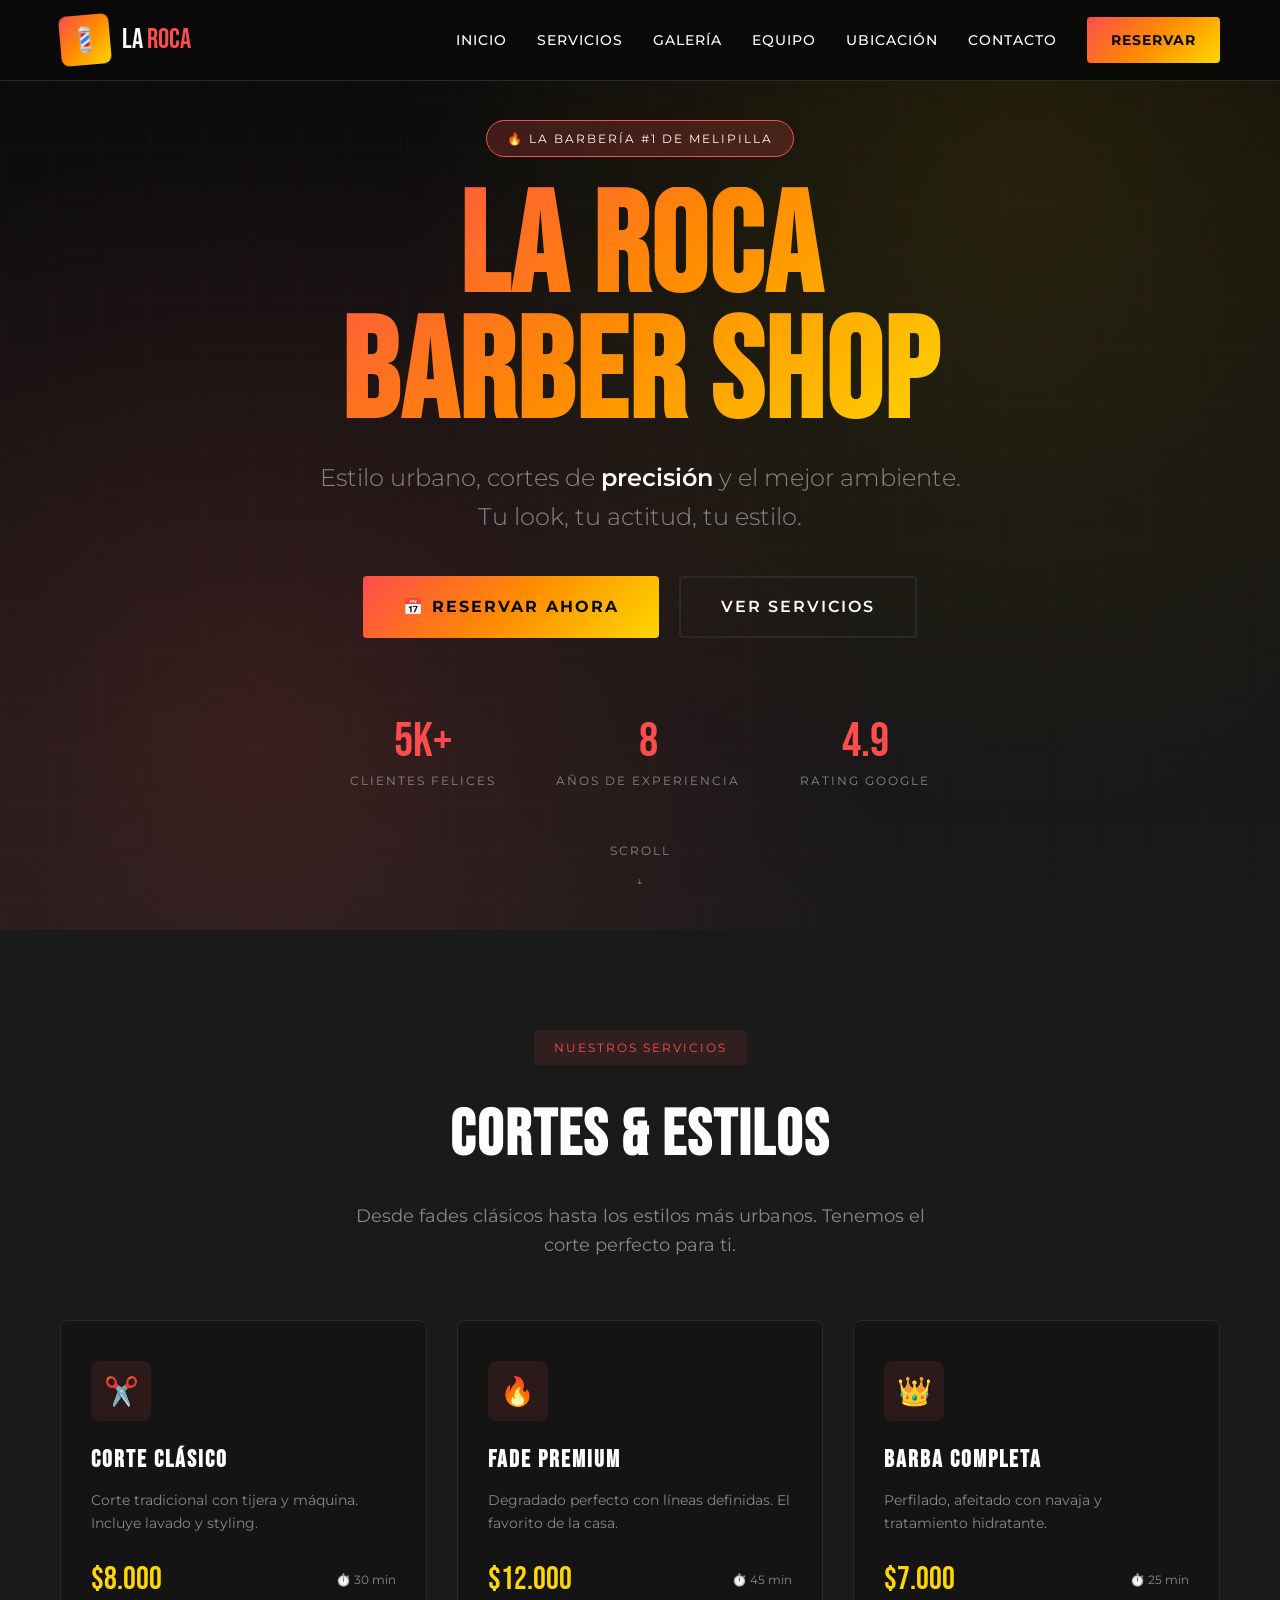
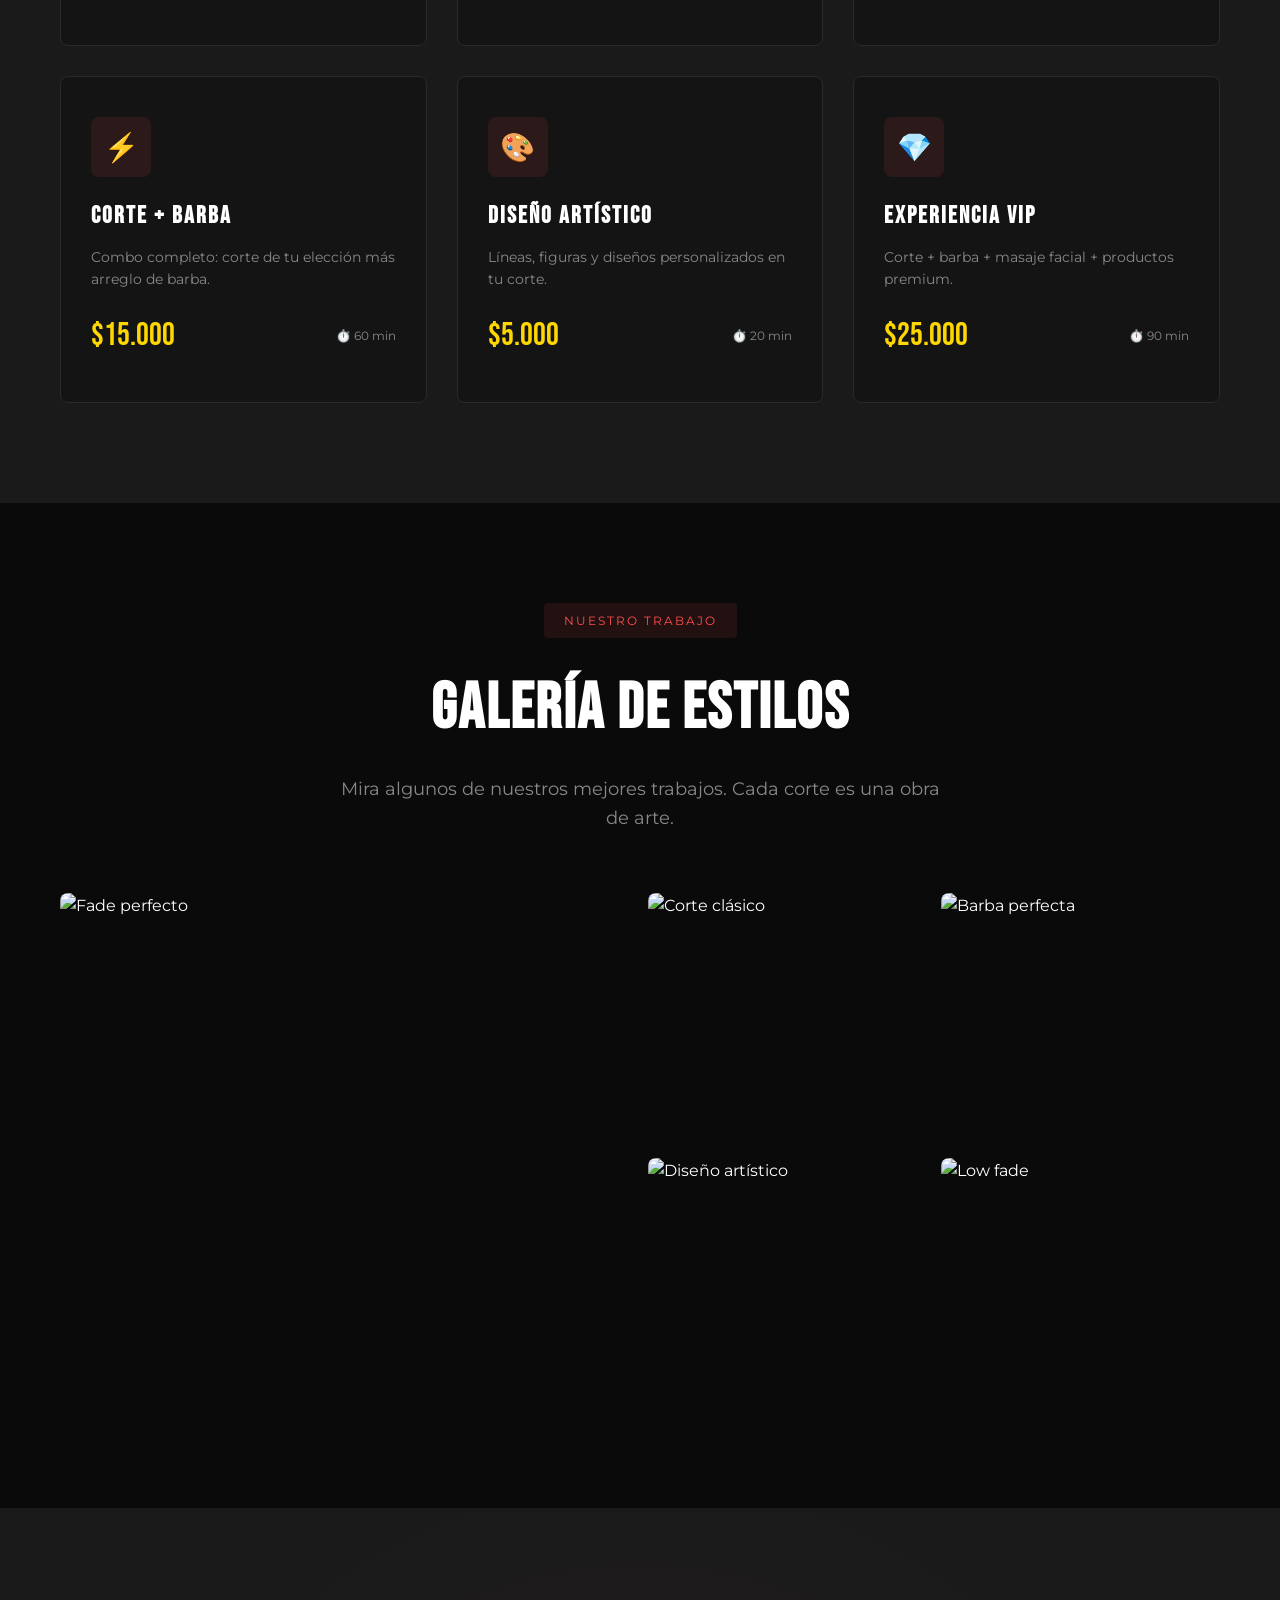
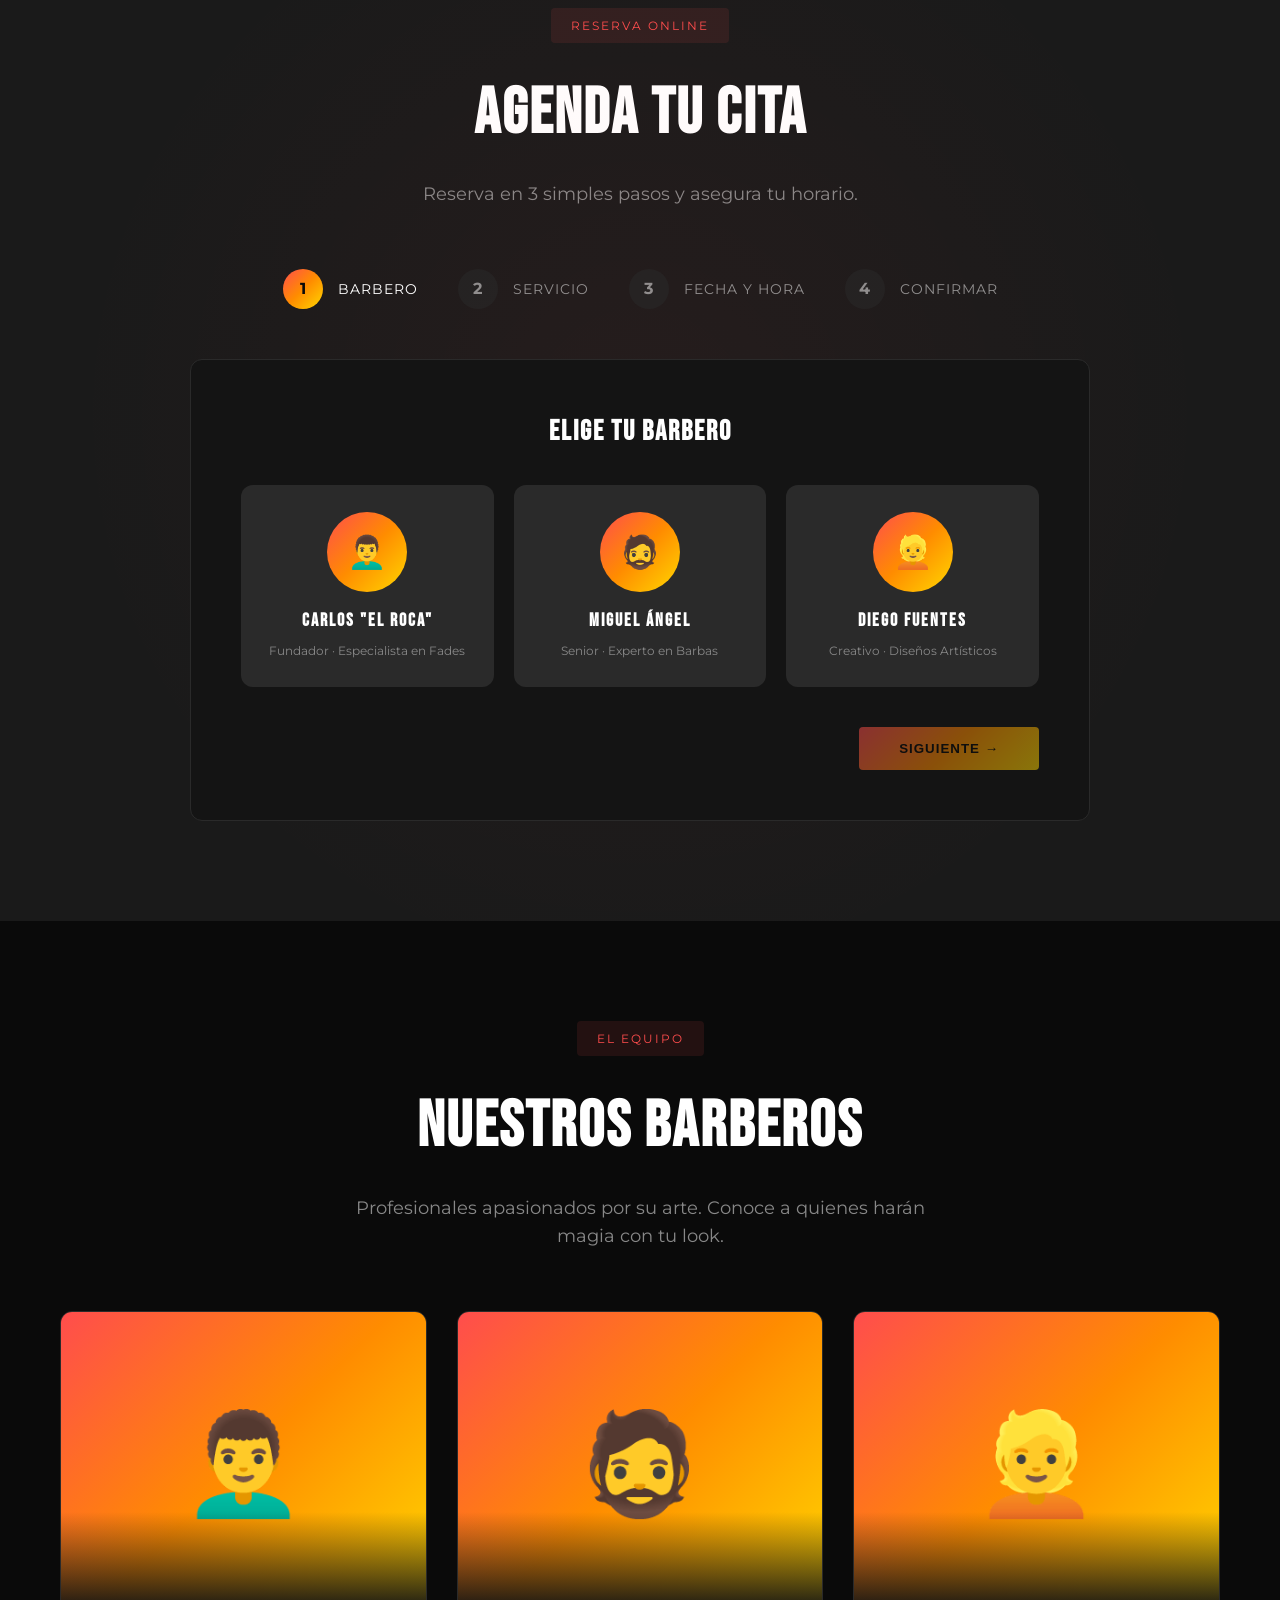
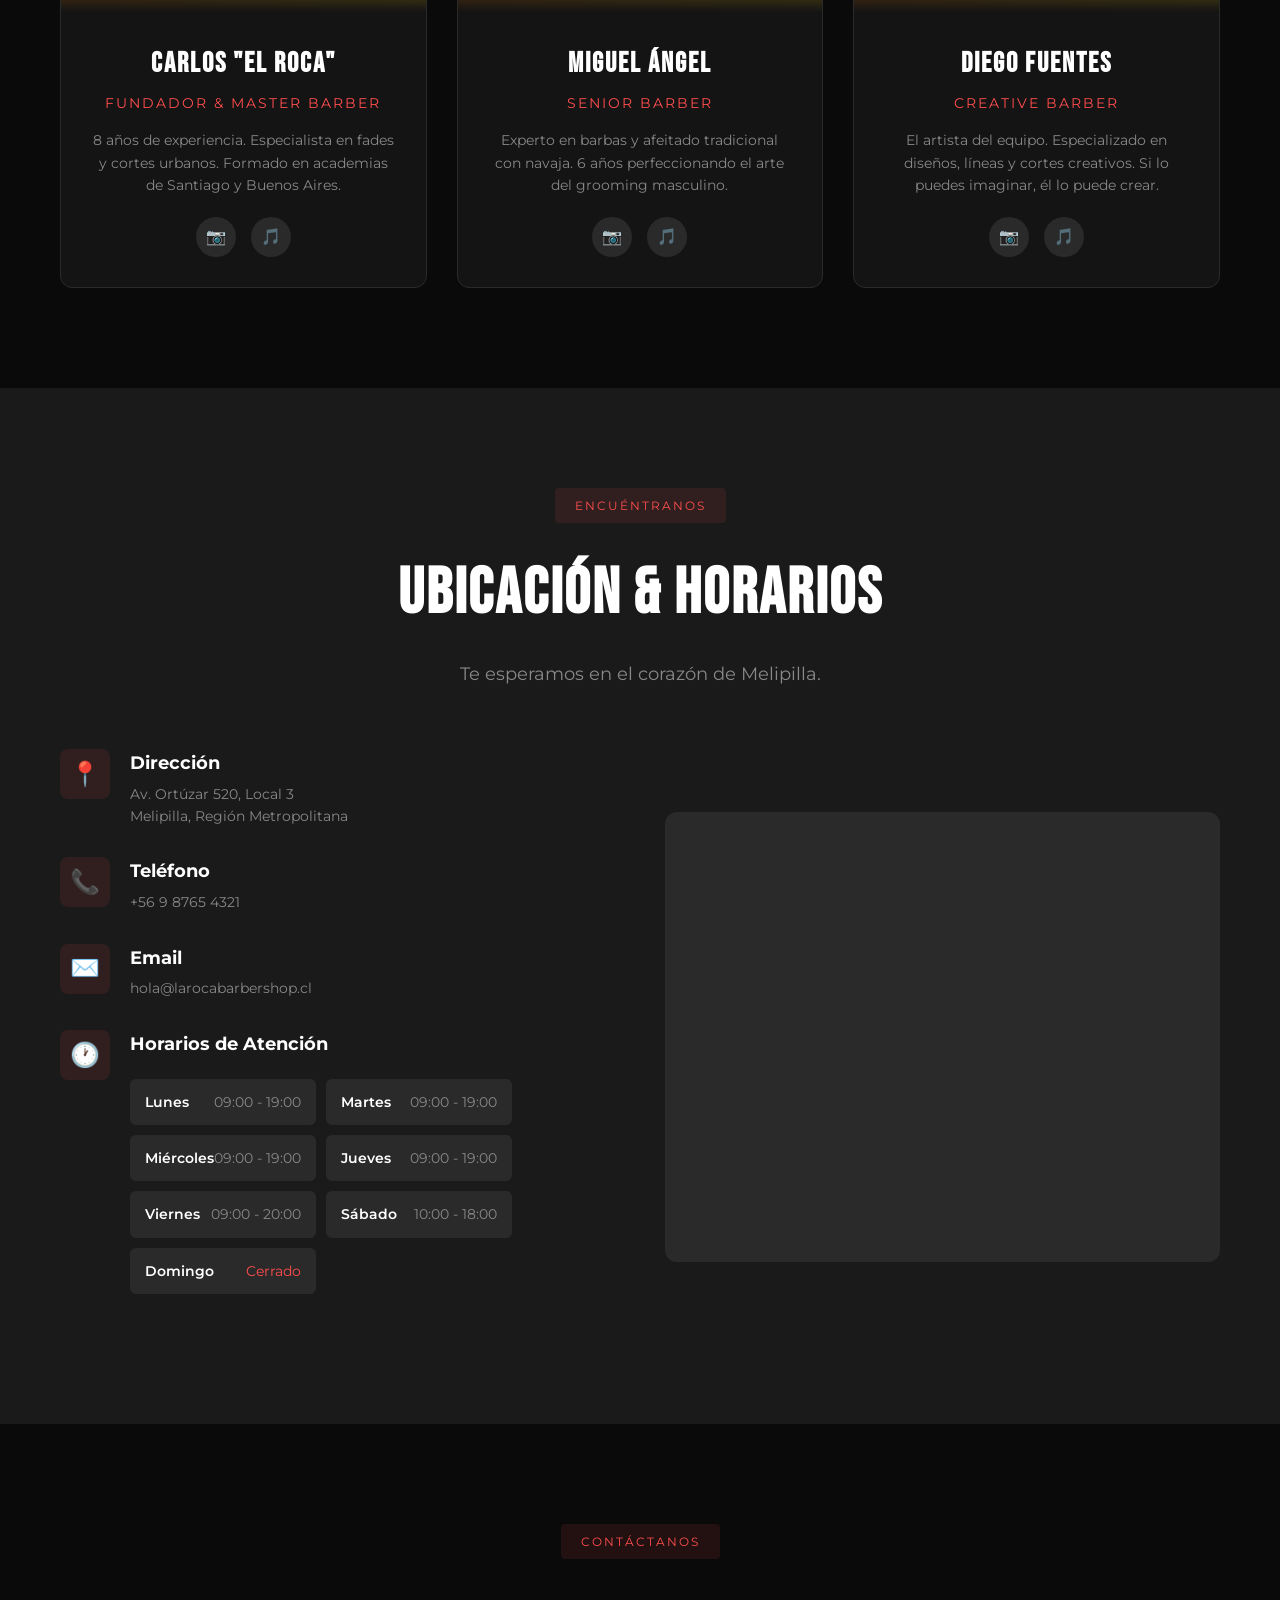
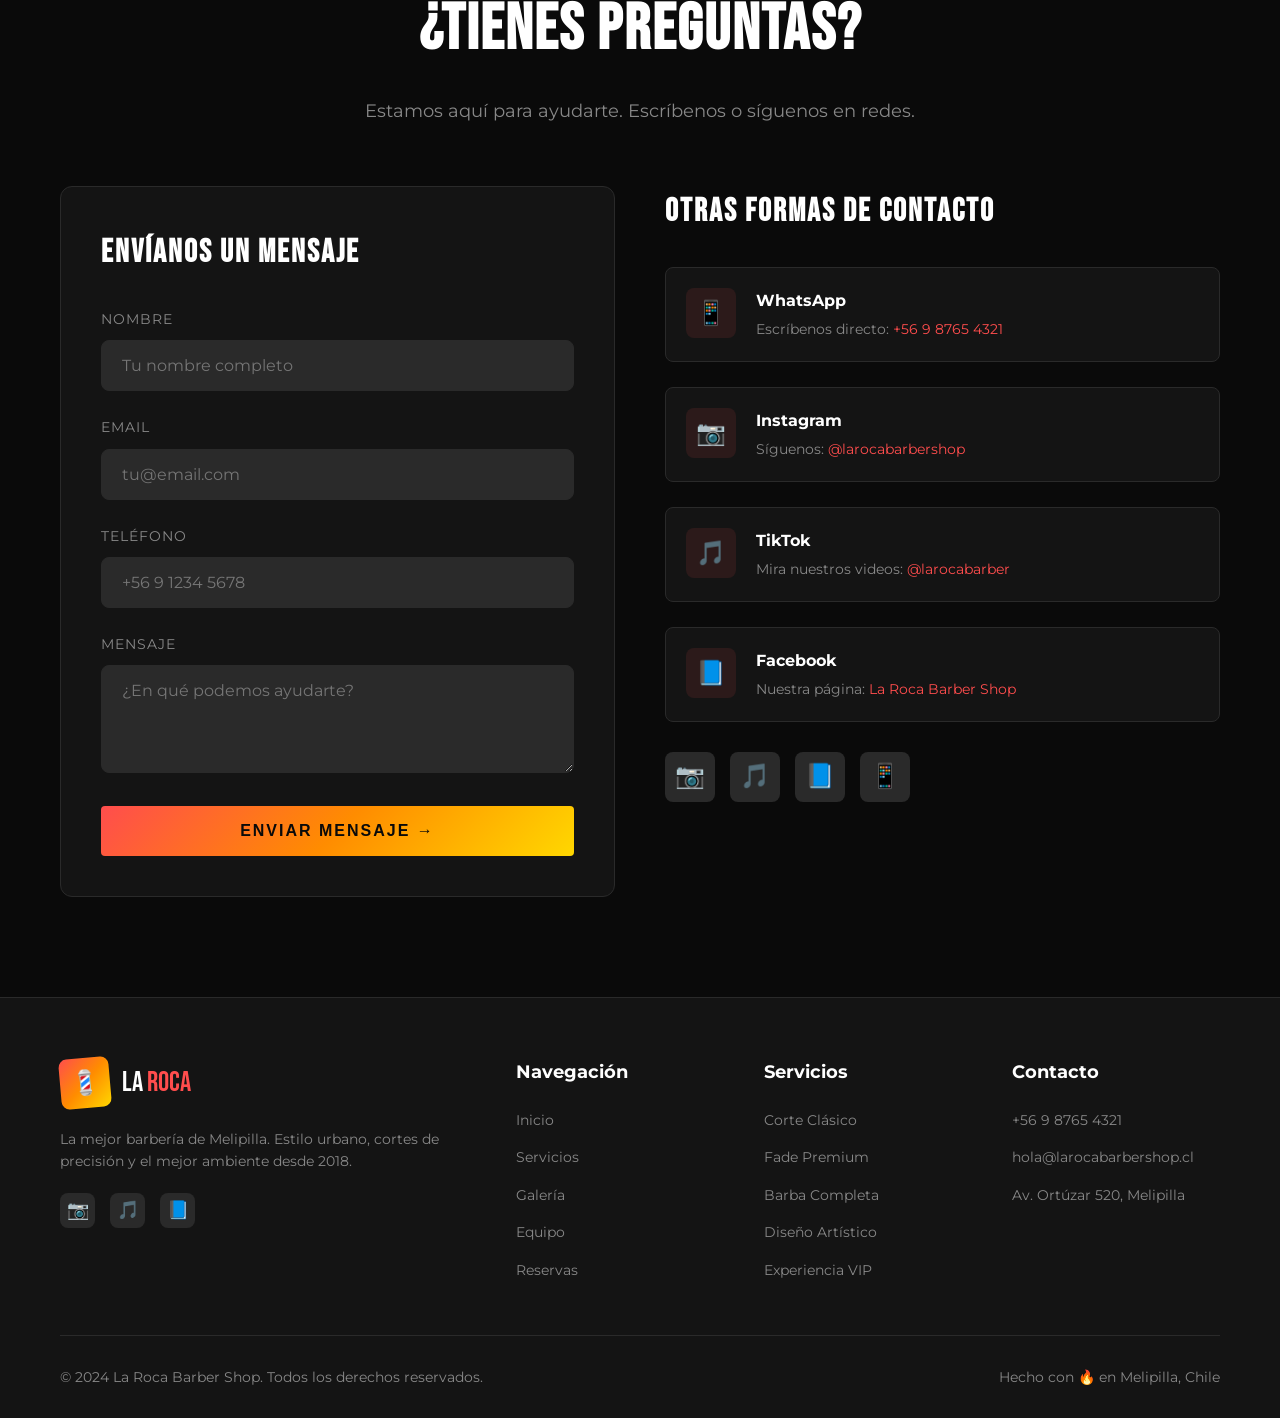
==== index.html @ c4adb2ea "Lets go" ====
<!DOCTYPE html>
<html lang="es">
<head>
    <meta charset="UTF-8">
    <meta name="viewport" content="width=device-width, initial-scale=1.0">
    <title>La Roca Barber Shop | Melipilla, Chile</title>
    <meta name="description" content="La mejor barbería de Melipilla. Cortes urbanos, fades profesionales y el mejor ambiente. Reserva online ahora.">
    <link rel="preconnect" href="https://fonts.googleapis.com">
    <link rel="preconnect" href="https://fonts.gstatic.com" crossorigin>
    <link href="https://fonts.googleapis.com/css2?family=Bebas+Neue&family=Montserrat:wght@400;500;600;700;800&display=swap" rel="stylesheet">
    <link rel="stylesheet" href="style.css">
</head>
<body>
    <!-- HEADER -->
    <header id="header">
        <div class="container">
            <div class="header-content">
                <a href="#" class="logo">
                    <div class="logo-icon">💈</div>
                    <div class="logo-text">LA <span>ROCA</span></div>
                </a>
                <nav id="nav">
                    <a href="#inicio">Inicio</a>
                    <a href="#servicios">Servicios</a>
                    <a href="#galeria">Galería</a>
                    <a href="#equipo">Equipo</a>
                    <a href="#ubicacion">Ubicación</a>
                    <a href="#contacto">Contacto</a>
                    <a href="#reservas" class="btn-reserva">Reservar</a>
                </nav>
                <div class="menu-toggle" id="menuToggle">
                    <span></span>
                    <span></span>
                    <span></span>
                </div>
            </div>
        </div>
    </header>
    
    <!-- HERO SECTION -->
    <section class="hero" id="inicio">
        <div class="hero-grid"></div>
        <div class="hero-content">
            <div class="hero-badge">🔥 La barbería #1 de Melipilla</div>
            <h1>LA ROCA<br>BARBER SHOP</h1>
            <p class="hero-subtitle">
                Estilo urbano, cortes de <strong>precisión</strong> y el mejor ambiente.<br>
                Tu look, tu actitud, tu estilo.
            </p>
            <div class="hero-buttons">
                <a href="#reservas" class="btn-primary">
                    📅 Reservar Ahora
                </a>
                <a href="#servicios" class="btn-secondary">Ver Servicios</a>
            </div>
            <div class="hero-stats">
                <div class="stat">
                    <div class="stat-number">5K+</div>
                    <div class="stat-label">Clientes Felices</div>
                </div>
                <div class="stat">
                    <div class="stat-number">8</div>
                    <div class="stat-label">Años de Experiencia</div>
                </div>
                <div class="stat">
                    <div class="stat-number">4.9</div>
                    <div class="stat-label">Rating Google</div>
                </div>
            </div>
        </div>
        <div class="scroll-indicator">
            <span>Scroll</span>
            <span>↓</span>
        </div>
    </section>
    
    <!-- SERVICES SECTION -->
    <section id="servicios">
        <div class="container">
            <div class="section-header">
                <div class="section-tag">Nuestros Servicios</div>
                <h2 class="section-title">CORTES & ESTILOS</h2>
                <p class="section-subtitle">Desde fades clásicos hasta los estilos más urbanos. Tenemos el corte perfecto para ti.</p>
            </div>
            <div class="services-grid">
                <div class="service-card">
                    <div class="service-icon">✂️</div>
                    <h3>CORTE CLÁSICO</h3>
                    <p>Corte tradicional con tijera y máquina. Incluye lavado y styling.</p>
                    <div class="service-price">
                        <span class="price">$8.000</span>
                        <span class="service-time">⏱️ 30 min</span>
                    </div>
                </div>
                <div class="service-card">
                    <div class="service-icon">🔥</div>
                    <h3>FADE PREMIUM</h3>
                    <p>Degradado perfecto con líneas definidas. El favorito de la casa.</p>
                    <div class="service-price">
                        <span class="price">$12.000</span>
                        <span class="service-time">⏱️ 45 min</span>
                    </div>
                </div>
                <div class="service-card">
                    <div class="service-icon">👑</div>
                    <h3>BARBA COMPLETA</h3>
                    <p>Perfilado, afeitado con navaja y tratamiento hidratante.</p>
                    <div class="service-price">
                        <span class="price">$7.000</span>
                        <span class="service-time">⏱️ 25 min</span>
                    </div>
                </div>
                <div class="service-card">
                    <div class="service-icon">⚡</div>
                    <h3>CORTE + BARBA</h3>
                    <p>Combo completo: corte de tu elección más arreglo de barba.</p>
                    <div class="service-price">
                        <span class="price">$15.000</span>
                        <span class="service-time">⏱️ 60 min</span>
                    </div>
                </div>
                <div class="service-card">
                    <div class="service-icon">🎨</div>
                    <h3>DISEÑO ARTÍSTICO</h3>
                    <p>Líneas, figuras y diseños personalizados en tu corte.</p>
                    <div class="service-price">
                        <span class="price">$5.000</span>
                        <span class="service-time">⏱️ 20 min</span>
                    </div>
                </div>
                <div class="service-card">
                    <div class="service-icon">💎</div>
                    <h3>EXPERIENCIA VIP</h3>
                    <p>Corte + barba + masaje facial + productos premium.</p>
                    <div class="service-price">
                        <span class="price">$25.000</span>
                        <span class="service-time">⏱️ 90 min</span>
                    </div>
                </div>
            </div>
        </div>
    </section>
    
    <!-- GALLERY SECTION -->
    <section id="galeria">
        <div class="container">
            <div class="section-header">
                <div class="section-tag">Nuestro Trabajo</div>
                <h2 class="section-title">GALERÍA DE ESTILOS</h2>
                <p class="section-subtitle">Mira algunos de nuestros mejores trabajos. Cada corte es una obra de arte.</p>
            </div>
            <div class="gallery-grid">
                <div class="gallery-item">
                    <img src="https://images.unsplash.com/photo-1621605815971-fbc98d665033?w=800&h=800&fit=crop" alt="Fade perfecto">
                    <div class="gallery-overlay">
                        <span class="gallery-tag">Fade Premium</span>
                    </div>
                </div>
                <div class="gallery-item">
                    <img src="https://images.unsplash.com/photo-1599351431202-1e0f0137899a?w=400&h=300&fit=crop" alt="Corte clásico">
                    <div class="gallery-overlay">
                        <span class="gallery-tag">Clásico</span>
                    </div>
                </div>
                <div class="gallery-item">
                    <img src="https://images.unsplash.com/photo-1503951914875-452162b0f3f1?w=400&h=300&fit=crop" alt="Barba perfecta">
                    <div class="gallery-overlay">
                        <span class="gallery-tag">Barba</span>
                    </div>
                </div>
                <div class="gallery-item">
                    <img src="https://images.unsplash.com/photo-1622286342621-4bd786c2447c?w=400&h=300&fit=crop" alt="Diseño artístico">
                    <div class="gallery-overlay">
                        <span class="gallery-tag">Diseño</span>
                    </div>
                </div>
                <div class="gallery-item">
                    <img src="https://images.unsplash.com/photo-1605497788044-5a32c7078486?w=400&h=300&fit=crop" alt="Low fade">
                    <div class="gallery-overlay">
                        <span class="gallery-tag">Low Fade</span>
                    </div>
                </div>
            </div>
        </div>
    </section>
    
    <!-- BOOKING SECTION -->
    <section id="reservas">
        <div class="container">
            <div class="section-header">
                <div class="section-tag">Reserva Online</div>
                <h2 class="section-title">AGENDA TU CITA</h2>
                <p class="section-subtitle">Reserva en 3 simples pasos y asegura tu horario.</p>
            </div>
            <div class="booking-container">
                <div class="booking-steps">
                    <div class="step active" data-step="1">
                        <div class="step-number">1</div>
                        <span class="step-text">Barbero</span>
                    </div>
                    <div class="step" data-step="2">
                        <div class="step-number">2</div>
                        <span class="step-text">Servicio</span>
                    </div>
                    <div class="step" data-step="3">
                        <div class="step-number">3</div>
                        <span class="step-text">Fecha y Hora</span>
                    </div>
                    <div class="step" data-step="4">
                        <div class="step-number">4</div>
                        <span class="step-text">Confirmar</span>
                    </div>
                </div>
                
                <div class="booking-form">
                    <!-- Step 1: Seleccionar Barbero -->
                    <div class="form-step active" data-step="1">
                        <h3 style="text-align: center; margin-bottom: 30px; font-size: 28px;">ELIGE TU BARBERO</h3>
                        <div class="barber-selection">
                            <div class="barber-option" data-barber="Carlos 'El Roca' Pérez">
                                <div class="barber-avatar">👨‍🦱</div>
                                <h4>CARLOS "EL ROCA"</h4>
                                <p>Fundador · Especialista en Fades</p>
                            </div>
                            <div class="barber-option" data-barber="Miguel Ángel Torres">
                                <div class="barber-avatar">🧔</div>
                                <h4>MIGUEL ÁNGEL</h4>
                                <p>Senior · Experto en Barbas</p>
                            </div>
                            <div class="barber-option" data-barber="Diego Fuentes">
                                <div class="barber-avatar">👱</div>
                                <h4>DIEGO FUENTES</h4>
                                <p>Creativo · Diseños Artísticos</p>
                            </div>
                        </div>
                        <div class="form-navigation">
                            <button class="btn-next" id="toStep2" disabled>Siguiente →</button>
                        </div>
                    </div>

                    <!-- Step 2: Seleccionar Servicio -->
                    <div class="form-step" data-step="2">
                        <h3 style="text-align: center; margin-bottom: 30px; font-size: 28px;">ELIGE TU SERVICIO</h3>
                        <div class="service-selection">
                            <div class="service-option" data-service="Corte Clásico" data-price="8000" data-duration="30">
                                <div class="service-option-info">
                                    <h4>✂️ Corte Clásico</h4>
                                    <span>30 minutos</span>
                                </div>
                                <div class="service-option-price">$8.000</div>
                            </div>
                            <div class="service-option" data-service="Fade Premium" data-price="12000" data-duration="45">
                                <div class="service-option-info">
                                    <h4>🔥 Fade Premium</h4>
                                    <span>45 minutos</span>
                                </div>
                                <div class="service-option-price">$12.000</div>
                            </div>
                            <div class="service-option" data-service="Barba Completa" data-price="7000" data-duration="25">
                                <div class="service-option-info">
                                    <h4>👑 Barba Completa</h4>
                                    <span>25 minutos</span>
                                </div>
                                <div class="service-option-price">$7.000</div>
                            </div>
                            <div class="service-option" data-service="Corte + Barba" data-price="15000" data-duration="60">
                                <div class="service-option-info">
                                    <h4>⚡ Corte + Barba</h4>
                                    <span>60 minutos</span>
                                </div>
                                <div class="service-option-price">$15.000</div>
                            </div>
                            <div class="service-option" data-service="Diseño Artístico" data-price="5000" data-duration="20">
                                <div class="service-option-info">
                                    <h4>🎨 Diseño Artístico</h4>
                                    <span>20 minutos</span>
                                </div>
                                <div class="service-option-price">$5.000</div>
                            </div>
                            <div class="service-option" data-service="Experiencia VIP" data-price="25000" data-duration="90">
                                <div class="service-option-info">
                                    <h4>💎 Experiencia VIP</h4>
                                    <span>90 minutos</span>
                                </div>
                                <div class="service-option-price">$25.000</div>
                            </div>
                        </div>
                        <div class="form-navigation">
                            <button class="btn-back" id="backToStep1">← Volver</button>
                            <button class="btn-next" id="toStep3" disabled>Siguiente →</button>
                        </div>
                    </div>

                    <!-- Step 3: Fecha y Hora -->
                    <div class="form-step" data-step="3">
                        <h3 style="text-align: center; margin-bottom: 30px; font-size: 28px;">ELIGE FECHA Y HORA</h3>
                        <div class="datetime-grid">
                            <div class="form-group">
                                <label>Fecha</label>
                                <input type="date" id="bookingDate" min="">
                            </div>
                            <div class="form-group">
                                <label>Horarios Disponibles</label>
                                <div class="time-slots" id="timeSlots">
                                    <div class="time-slot" data-time="09:00">09:00</div>
                                    <div class="time-slot" data-time="09:30">09:30</div>
                                    <div class="time-slot" data-time="10:00">10:00</div>
                                    <div class="time-slot" data-time="10:30">10:30</div>
                                    <div class="time-slot" data-time="11:00">11:00</div>
                                    <div class="time-slot" data-time="11:30">11:30</div>
                                    <div class="time-slot" data-time="12:00">12:00</div>
                                    <div class="time-slot disabled" data-time="12:30">12:30</div>
                                    <div class="time-slot disabled" data-time="13:00">13:00</div>
                                    <div class="time-slot" data-time="14:00">14:00</div>
                                    <div class="time-slot" data-time="14:30">14:30</div>
                                    <div class="time-slot" data-time="15:00">15:00</div>
                                    <div class="time-slot" data-time="15:30">15:30</div>
                                    <div class="time-slot" data-time="16:00">16:00</div>
                                    <div class="time-slot" data-time="16:30">16:30</div>
                                    <div class="time-slot" data-time="17:00">17:00</div>
                                    <div class="time-slot" data-time="17:30">17:30</div>
                                    <div class="time-slot" data-time="18:00">18:00</div>
                                    <div class="time-slot" data-time="18:30">18:30</div>
                                    <div class="time-slot" data-time="19:00">19:00</div>
                                </div>
                            </div>
                        </div>
                        <div class="form-navigation">
                            <button class="btn-back" id="backToStep2">← Volver</button>
                            <button class="btn-next" id="toStep4" disabled>Siguiente →</button>
                        </div>
                    </div>

                    <!-- Step 4: Confirmar -->
                    <div class="form-step" data-step="4">
                        <h3 style="text-align: center; margin-bottom: 30px; font-size: 28px;">CONFIRMA TU RESERVA</h3>
                        <div class="booking-summary">
                            <div class="summary-item">
                                <span class="summary-label">Barbero</span>
                                <span class="summary-value" id="summaryBarber">-</span>
                            </div>
                            <div class="summary-item">
                                <span class="summary-label">Servicio</span>
                                <span class="summary-value" id="summaryService">-</span>
                            </div>
                            <div class="summary-item">
                                <span class="summary-label">Fecha</span>
                                <span class="summary-value" id="summaryDate">-</span>
                            </div>
                            <div class="summary-item">
                                <span class="summary-label">Hora</span>
                                <span class="summary-value" id="summaryTime">-</span>
                            </div>
                            <div class="summary-item">
                                <span class="summary-label">Total a Pagar</span>
                                <span class="summary-value summary-total" id="summaryTotal">-</span>
                            </div>
                        </div>
                        <div class="form-group">
                            <label>Tu Nombre</label>
                            <input type="text" id="clientName" placeholder="Ej: Juan Pérez">
                        </div>
                        <div class="form-group">
                            <label>Tu Teléfono</label>
                            <input type="tel" id="clientPhone" placeholder="Ej: +56 9 1234 5678">
                        </div>
                        <div class="form-navigation">
                            <button class="btn-back" id="backToStep3">← Volver</button>
                            <button class="btn-next" id="confirmBooking">✓ Confirmar Reserva</button>
                        </div>
                    </div>
                </div>
            </div>
        </div>
    </section>
    
    <!-- TEAM SECTION -->
    <section id="equipo">
        <div class="container">
            <div class="section-header">
                <div class="section-tag">El Equipo</div>
                <h2 class="section-title">NUESTROS BARBEROS</h2>
                <p class="section-subtitle">Profesionales apasionados por su arte. Conoce a quienes harán magia con tu look.</p>
            </div>
            <div class="team-grid">
                <div class="team-card">
                    <div class="team-image">👨‍🦱</div>
                    <div class="team-info">
                        <h3>CARLOS "EL ROCA"</h3>
                        <p class="team-role">Fundador & Master Barber</p>
                        <p class="team-bio">8 años de experiencia. Especialista en fades y cortes urbanos. Formado en academias de Santiago y Buenos Aires.</p>
                        <div class="team-social">
                            <a href="#" title="Instagram">📷</a>
                            <a href="#" title="TikTok">🎵</a>
                        </div>
                    </div>
                </div>
                <div class="team-card">
                    <div class="team-image">🧔</div>
                    <div class="team-info">
                        <h3>MIGUEL ÁNGEL</h3>
                        <p class="team-role">Senior Barber</p>
                        <p class="team-bio">Experto en barbas y afeitado tradicional con navaja. 6 años perfeccionando el arte del grooming masculino.</p>
                        <div class="team-social">
                            <a href="#" title="Instagram">📷</a>
                            <a href="#" title="TikTok">🎵</a>
                        </div>
                    </div>
                </div>
                <div class="team-card">
                    <div class="team-image">👱</div>
                    <div class="team-info">
                        <h3>DIEGO FUENTES</h3>
                        <p class="team-role">Creative Barber</p>
                        <p class="team-bio">El artista del equipo. Especializado en diseños, líneas y cortes creativos. Si lo puedes imaginar, él lo puede crear.</p>
                        <div class="team-social">
                            <a href="#" title="Instagram">📷</a>
                            <a href="#" title="TikTok">🎵</a>
                        </div>
                    </div>
                </div>
            </div>
        </div>
    </section>
    
    <!-- LOCATION SECTION -->
    <section id="ubicacion">
        <div class="container">
            <div class="section-header">
                <div class="section-tag">Encuéntranos</div>
                <h2 class="section-title">UBICACIÓN & HORARIOS</h2>
                <p class="section-subtitle">Te esperamos en el corazón de Melipilla.</p>
            </div>
            <div class="location-content">
                <div class="location-info">
                    <div class="location-item">
                        <div class="location-icon">📍</div>
                        <div>
                            <h4>Dirección</h4>
                            <p>Av. Ortúzar 520, Local 3<br>Melipilla, Región Metropolitana</p>
                        </div>
                    </div>
                    <div class="location-item">
                        <div class="location-icon">📞</div>
                        <div>
                            <h4>Teléfono</h4>
                            <p>+56 9 8765 4321</p>
                        </div>
                    </div>
                    <div class="location-item">
                        <div class="location-icon">✉️</div>
                        <div>
                            <h4>Email</h4>
                            <p>hola@larocabarbershop.cl</p>
                        </div>
                    </div>
                    <div class="location-item">
                        <div class="location-icon">🕐</div>
                        <div>
                            <h4>Horarios de Atención</h4>
                            <div class="schedule-grid">
                                <div class="schedule-item">
                                    <span class="schedule-day">Lunes</span>
                                    <span class="schedule-time">09:00 - 19:00</span>
                                </div>
                                <div class="schedule-item">
                                    <span class="schedule-day">Martes</span>
                                    <span class="schedule-time">09:00 - 19:00</span>
                                </div>
                                <div class="schedule-item">
                                    <span class="schedule-day">Miércoles</span>
                                    <span class="schedule-time">09:00 - 19:00</span>
                                </div>
                                <div class="schedule-item">
                                    <span class="schedule-day">Jueves</span>
                                    <span class="schedule-time">09:00 - 19:00</span>
                                </div>
                                <div class="schedule-item">
                                    <span class="schedule-day">Viernes</span>
                                    <span class="schedule-time">09:00 - 20:00</span>
                                </div>
                                <div class="schedule-item">
                                    <span class="schedule-day">Sábado</span>
                                    <span class="schedule-time">10:00 - 18:00</span>
                                </div>
                                <div class="schedule-item">
                                    <span class="schedule-day">Domingo</span>
                                    <span class="schedule-time" style="color: var(--primary);">Cerrado</span>
                                </div>
                            </div>
                        </div>
                    </div>
                </div>
                <div class="location-map">
                    <iframe 
                        src="https://www.google.com/maps/embed?pb=!1m18!1m12!1m3!1d3329.8!2d-71.2133!3d-33.6867!2m3!1f0!2f0!3f0!3m2!1i1024!2i768!4f13.1!3m3!1m2!1s0x0%3A0x0!2sMelipilla%2C%20Chile!5e0!3m2!1ses!2scl!4v1234567890"
                        allowfullscreen="" 
                        loading="lazy"
                        title="Ubicación La Roca Barber Shop">
                    </iframe>
                </div>
            </div>
        </div>
    </section>
    
    <!-- CONTACT SECTION -->
    <section id="contacto">
        <div class="container">
            <div class="section-header">
                <div class="section-tag">Contáctanos</div>
                <h2 class="section-title">¿TIENES PREGUNTAS?</h2>
                <p class="section-subtitle">Estamos aquí para ayudarte. Escríbenos o síguenos en redes.</p>
            </div>
            <div class="contact-grid">
                <div class="contact-form">
                    <h3>ENVÍANOS UN MENSAJE</h3>
                    <form id="contactForm">
                        <div class="form-group">
                            <label>Nombre</label>
                            <input type="text" id="contactName" placeholder="Tu nombre completo" required>
                        </div>
                        <div class="form-group">
                            <label>Email</label>
                            <input type="email" id="contactEmail" placeholder="tu@email.com" required>
                        </div>
                        <div class="form-group">
                            <label>Teléfono</label>
                            <input type="tel" id="contactPhone" placeholder="+56 9 1234 5678">
                        </div>
                        <div class="form-group">
                            <label>Mensaje</label>
                            <textarea id="contactMessage" rows="4" placeholder="¿En qué podemos ayudarte?" style="width: 100%; padding: 15px 20px; background: var(--gray); border: 1px solid var(--gray); border-radius: 8px; color: var(--white); font-size: 16px; font-family: 'Montserrat', sans-serif; resize: vertical;" required></textarea>
                        </div>
                        <button type="submit" class="btn-primary" style="width: 100%; justify-content: center;">
                            Enviar Mensaje →
                        </button>
                    </form>
                </div>
                <div class="contact-info-section">
                    <h3>OTRAS FORMAS DE CONTACTO</h3>
                    <div class="contact-method">
                        <div class="contact-method-icon">📱</div>
                        <div>
                            <h4>WhatsApp</h4>
                            <p>Escríbenos directo: <a href="https://wa.me/56987654321">+56 9 8765 4321</a></p>
                        </div>
                    </div>
                    <div class="contact-method">
                        <div class="contact-method-icon">📷</div>
                        <div>
                            <h4>Instagram</h4>
                            <p>Síguenos: <a href="#">@larocabarbershop</a></p>
                        </div>
                    </div>
                    <div class="contact-method">
                        <div class="contact-method-icon">🎵</div>
                        <div>
                            <h4>TikTok</h4>
                            <p>Mira nuestros videos: <a href="#">@larocabarber</a></p>
                        </div>
                    </div>
                    <div class="contact-method">
                        <div class="contact-method-icon">📘</div>
                        <div>
                            <h4>Facebook</h4>
                            <p>Nuestra página: <a href="#">La Roca Barber Shop</a></p>
                        </div>
                    </div>
                    <div class="social-links">
                        <a href="#" class="social-link" title="Instagram">📷</a>
                        <a href="#" class="social-link" title="TikTok">🎵</a>
                        <a href="#" class="social-link" title="Facebook">📘</a>
                        <a href="https://wa.me/56987654321" class="social-link" title="WhatsApp">📱</a>
                    </div>
                </div>
            </div>
        </div>
    </section>
    
    <!-- FOOTER -->
    <footer>
        <div class="container">
            <div class="footer-content">
                <div class="footer-brand">
                    <a href="#" class="logo">
                        <div class="logo-icon">💈</div>
                        <div class="logo-text">LA <span>ROCA</span></div>
                    </a>
                    <p>La mejor barbería de Melipilla. Estilo urbano, cortes de precisión y el mejor ambiente desde 2018.</p>
                    <div class="social-links" style="margin-top: 20px;">
                        <a href="#" class="social-link" style="width: 35px; height: 35px; font-size: 18px;">📷</a>
                        <a href="#" class="social-link" style="width: 35px; height: 35px; font-size: 18px;">🎵</a>
                        <a href="#" class="social-link" style="width: 35px; height: 35px; font-size: 18px;">📘</a>
                    </div>
                </div>
                <div class="footer-column">
                    <h4>Navegación</h4>
                    <ul>
                        <li><a href="#inicio">Inicio</a></li>
                        <li><a href="#servicios">Servicios</a></li>
                        <li><a href="#galeria">Galería</a></li>
                        <li><a href="#equipo">Equipo</a></li>
                        <li><a href="#reservas">Reservas</a></li>
                    </ul>
                </div>
                <div class="footer-column">
                    <h4>Servicios</h4>
                    <ul>
                        <li><a href="#servicios">Corte Clásico</a></li>
                        <li><a href="#servicios">Fade Premium</a></li>
                        <li><a href="#servicios">Barba Completa</a></li>
                        <li><a href="#servicios">Diseño Artístico</a></li>
                        <li><a href="#servicios">Experiencia VIP</a></li>
                    </ul>
                </div>
                <div class="footer-column">
                    <h4>Contacto</h4>
                    <ul>
                        <li><a href="tel:+56987654321">+56 9 8765 4321</a></li>
                        <li><a href="mailto:hola@larocabarbershop.cl">hola@larocabarbershop.cl</a></li>
                        <li><a href="#ubicacion">Av. Ortúzar 520, Melipilla</a></li>
                    </ul>
                </div>
            </div>
            <div class="footer-bottom">
                <p>© 2024 La Roca Barber Shop. Todos los derechos reservados.</p>
                <p>Hecho con 🔥 en Melipilla, Chile</p>
            </div>
        </div>
    </footer>
    
    <!-- CONFIRMATION MODAL -->
    <div class="modal" id="confirmationModal">
        <div class="modal-content">
            <button class="modal-close" id="modalClose">✕</button>
            <div class="modal-icon">✓</div>
            <h2>¡RESERVA CONFIRMADA!</h2>
            <p>Tu cita ha sido agendada exitosamente. Te enviaremos un recordatorio.</p>
            <div class="confirmation-details">
                <div class="confirmation-item">
                    <span>Código de Reserva</span>
                    <span id="bookingCode" style="color: var(--primary); font-weight: 700;">-</span>
                </div>
                <div class="confirmation-item">
                    <span>Barbero</span>
                    <span id="confirmBarber">-</span>
                </div>
                <div class="confirmation-item">
                    <span>Servicio</span>
                    <span id="confirmService">-</span>
                </div>
                <div class="confirmation-item">
                    <span>Fecha y Hora</span>
                    <span id="confirmDateTime">-</span>
                </div>
            </div>
            <a href="#" class="btn-primary" style="width: 100%; justify-content: center;" id="addToCalendar">
                📅 Agregar al Calendario
            </a>
            <p style="margin-top: 20px; font-size: 12px; color: var(--gray-light);">
                ¿Necesitas cancelar o modificar? Llámanos al +56 9 8765 4321
            </p>
        </div>
    </div>
    <script src="script.js"></script>
</body>
</html>
---- style.css ----
:root {
            --primary: #ff4d4d;
            --primary-dark: #cc3333;
            --secondary: #ffd700;
            --dark: #0a0a0a;
            --dark-lighter: #1a1a1a;
            --dark-card: #141414;
            --gray: #2a2a2a;
            --gray-light: #888;
            --white: #ffffff;
            --gradient-fire: linear-gradient(135deg, #ff4d4d 0%, #ff8c00 50%, #ffd700 100%);
            --gradient-dark: linear-gradient(180deg, #0a0a0a 0%, #1a1a1a 100%);
        }

        * {
            margin: 0;
            padding: 0;
            box-sizing: border-box;
        }

        html {
            scroll-behavior: smooth;
        }

        body {
            font-family: 'Montserrat', sans-serif;
            background-color: var(--dark);
            color: var(--white);
            line-height: 1.6;
            overflow-x: hidden;
        }

        h1, h2, h3, h4 {
            font-family: 'Bebas Neue', sans-serif;
            letter-spacing: 2px;
        }

        .container {
            max-width: 1200px;
            margin: 0 auto;
            padding: 0 20px;
        }

        /* ========== HEADER ========== */
        header {
            position: fixed;
            top: 0;
            left: 0;
            right: 0;
            z-index: 1000;
            background: rgba(10, 10, 10, 0.95);
            backdrop-filter: blur(10px);
            border-bottom: 1px solid var(--gray);
            transition: all 0.3s ease;
        }

        header.scrolled {
            box-shadow: 0 4px 30px rgba(255, 77, 77, 0.2);
        }

        .header-content {
            display: flex;
            justify-content: space-between;
            align-items: center;
            padding: 15px 0;
        }

        .logo {
            display: flex;
            align-items: center;
            gap: 12px;
            text-decoration: none;
        }

        .logo-icon {
            width: 50px;
            height: 50px;
            background: var(--gradient-fire);
            border-radius: 8px;
            display: flex;
            align-items: center;
            justify-content: center;
            font-size: 24px;
            transform: rotate(-5deg);
        }

        .logo-text {
            font-family: 'Bebas Neue', sans-serif;
            font-size: 28px;
            color: var(--white);
            line-height: 1;
        }

        .logo-text span {
            color: var(--primary);
        }

        nav {
            display: flex;
            align-items: center;
            gap: 30px;
        }

        nav a {
            color: var(--white);
            text-decoration: none;
            font-weight: 500;
            font-size: 14px;
            text-transform: uppercase;
            letter-spacing: 1px;
            position: relative;
            transition: color 0.3s ease;
        }

        nav a:hover {
            color: var(--primary);
        }

        nav a::after {
            content: '';
            position: absolute;
            bottom: -5px;
            left: 0;
            width: 0;
            height: 2px;
            background: var(--gradient-fire);
            transition: width 0.3s ease;
        }

        nav a:hover::after {
            width: 100%;
        }

        .btn-reserva {
            background: var(--gradient-fire);
            color: var(--dark);
            padding: 12px 24px;
            border: none;
            border-radius: 4px;
            font-weight: 700;
            text-transform: uppercase;
            letter-spacing: 1px;
            cursor: pointer;
            transition: all 0.3s ease;
            text-decoration: none;
            font-size: 14px;
        }

        .btn-reserva:hover {
            transform: translateY(-2px);
            box-shadow: 0 10px 30px rgba(255, 77, 77, 0.4);
        }

        .menu-toggle {
            display: none;
            flex-direction: column;
            gap: 5px;
            cursor: pointer;
            padding: 10px;
        }

        .menu-toggle span {
            width: 25px;
            height: 3px;
            background: var(--white);
            border-radius: 2px;
            transition: all 0.3s ease;
        }

        /* ========== HERO ========== */
        .hero {
            min-height: 100vh;
            display: flex;
            align-items: center;
            justify-content: center;
            position: relative;
            background: var(--gradient-dark);
            overflow: hidden;
            padding-top: 80px;
        }

        .hero::before {
            content: '';
            position: absolute;
            top: 0;
            left: 0;
            right: 0;
            bottom: 0;
            background: 
                radial-gradient(circle at 20% 80%, rgba(255, 77, 77, 0.15) 0%, transparent 50%),
                radial-gradient(circle at 80% 20%, rgba(255, 215, 0, 0.1) 0%, transparent 50%);
        }

        .hero-grid {
            position: absolute;
            top: 0;
            left: 0;
            right: 0;
            bottom: 0;
            background-image: 
                linear-gradient(rgba(255, 77, 77, 0.03) 1px, transparent 1px),
                linear-gradient(90deg, rgba(255, 77, 77, 0.03) 1px, transparent 1px);
            background-size: 50px 50px;
        }

        .hero-content {
            text-align: center;
            z-index: 1;
            padding: 40px 20px;
        }

        .hero-badge {
            display: inline-block;
            background: rgba(255, 77, 77, 0.2);
            border: 1px solid var(--primary);
            padding: 8px 20px;
            border-radius: 50px;
            font-size: 12px;
            text-transform: uppercase;
            letter-spacing: 2px;
            margin-bottom: 30px;
            animation: pulse 2s infinite;
        }

        @keyframes pulse {
            0%, 100% { box-shadow: 0 0 0 0 rgba(255, 77, 77, 0.4); }
            50% { box-shadow: 0 0 0 10px rgba(255, 77, 77, 0); }
        }

        .hero h1 {
            font-size: clamp(60px, 12vw, 140px);
            line-height: 0.9;
            margin-bottom: 20px;
            background: var(--gradient-fire);
            -webkit-background-clip: text;
            -webkit-text-fill-color: transparent;
            background-clip: text;
        }

        .hero-subtitle {
            font-size: clamp(18px, 3vw, 24px);
            color: var(--gray-light);
            margin-bottom: 40px;
            font-weight: 300;
        }

        .hero-subtitle strong {
            color: var(--white);
            font-weight: 600;
        }

        .hero-buttons {
            display: flex;
            gap: 20px;
            justify-content: center;
            flex-wrap: wrap;
        }

        .btn-primary {
            background: var(--gradient-fire);
            color: var(--dark);
            padding: 16px 40px;
            border: none;
            border-radius: 4px;
            font-weight: 700;
            text-transform: uppercase;
            letter-spacing: 2px;
            cursor: pointer;
            transition: all 0.3s ease;
            text-decoration: none;
            font-size: 16px;
            display: inline-flex;
            align-items: center;
            gap: 10px;
        }

        .btn-primary:hover {
            transform: translateY(-3px);
            box-shadow: 0 15px 40px rgba(255, 77, 77, 0.5);
        }

        .btn-secondary {
            background: transparent;
            color: var(--white);
            padding: 16px 40px;
            border: 2px solid var(--gray);
            border-radius: 4px;
            font-weight: 600;
            text-transform: uppercase;
            letter-spacing: 2px;
            cursor: pointer;
            transition: all 0.3s ease;
            text-decoration: none;
            font-size: 16px;
        }

        .btn-secondary:hover {
            border-color: var(--primary);
            color: var(--primary);
        }

        .hero-stats {
            display: flex;
            justify-content: center;
            gap: 60px;
            margin-top: 80px;
            flex-wrap: wrap;
        }

        .stat {
            text-align: center;
        }

        .stat-number {
            font-family: 'Bebas Neue', sans-serif;
            font-size: 48px;
            color: var(--primary);
            line-height: 1;
        }

        .stat-label {
            font-size: 12px;
            color: var(--gray-light);
            text-transform: uppercase;
            letter-spacing: 2px;
            margin-top: 5px;
        }

        .scroll-indicator {
            position: absolute;
            bottom: 40px;
            left: 50%;
            transform: translateX(-50%);
            display: flex;
            flex-direction: column;
            align-items: center;
            gap: 10px;
            color: var(--gray-light);
            font-size: 12px;
            text-transform: uppercase;
            letter-spacing: 2px;
            animation: bounce 2s infinite;
        }

        @keyframes bounce {
            0%, 100% { transform: translateX(-50%) translateY(0); }
            50% { transform: translateX(-50%) translateY(10px); }
        }

        /* ========== SECTIONS COMMON ========== */
        section {
            padding: 100px 0;
        }

        .section-header {
            text-align: center;
            margin-bottom: 60px;
        }

        .section-tag {
            display: inline-block;
            background: rgba(255, 77, 77, 0.1);
            color: var(--primary);
            padding: 8px 20px;
            border-radius: 4px;
            font-size: 12px;
            text-transform: uppercase;
            letter-spacing: 2px;
            margin-bottom: 20px;
        }

        .section-title {
            font-size: clamp(40px, 6vw, 64px);
            margin-bottom: 15px;
        }

        .section-subtitle {
            color: var(--gray-light);
            font-size: 18px;
            max-width: 600px;
            margin: 0 auto;
        }

        /* ========== SERVICES ========== */
        #servicios {
            background: var(--dark-lighter);
        }

        .services-grid {
            display: grid;
            grid-template-columns: repeat(auto-fit, minmax(280px, 1fr));
            gap: 30px;
        }

        .service-card {
            background: var(--dark-card);
            border: 1px solid var(--gray);
            border-radius: 8px;
            padding: 40px 30px;
            transition: all 0.4s ease;
            position: relative;
            overflow: hidden;
        }

        .service-card::before {
            content: '';
            position: absolute;
            top: 0;
            left: 0;
            right: 0;
            height: 3px;
            background: var(--gradient-fire);
            transform: scaleX(0);
            transition: transform 0.4s ease;
        }

        .service-card:hover {
            transform: translateY(-10px);
            border-color: var(--primary);
            box-shadow: 0 20px 40px rgba(255, 77, 77, 0.2);
        }

        .service-card:hover::before {
            transform: scaleX(1);
        }

        .service-icon {
            width: 60px;
            height: 60px;
            background: rgba(255, 77, 77, 0.1);
            border-radius: 8px;
            display: flex;
            align-items: center;
            justify-content: center;
            font-size: 28px;
            margin-bottom: 20px;
        }

        .service-card h3 {
            font-size: 24px;
            margin-bottom: 10px;
        }

        .service-card p {
            color: var(--gray-light);
            font-size: 14px;
            margin-bottom: 20px;
        }

        .service-price {
            display: flex;
            justify-content: space-between;
            align-items: center;
        }

        .price {
            font-family: 'Bebas Neue', sans-serif;
            font-size: 32px;
            color: var(--secondary);
        }

        .service-time {
            font-size: 12px;
            color: var(--gray-light);
            display: flex;
            align-items: center;
            gap: 5px;
        }

        /* ========== GALLERY ========== */
        #galeria {
            background: var(--dark);
        }

        .gallery-grid {
            display: grid;
            grid-template-columns: repeat(4, 1fr);
            grid-template-rows: repeat(2, 250px);
            gap: 15px;
        }

        .gallery-item {
            position: relative;
            overflow: hidden;
            border-radius: 8px;
            cursor: pointer;
        }

        .gallery-item:nth-child(1) {
            grid-column: span 2;
            grid-row: span 2;
        }

        .gallery-item img {
            width: 100%;
            height: 100%;
            object-fit: cover;
            transition: transform 0.5s ease;
        }

        .gallery-item:hover img {
            transform: scale(1.1);
        }

        .gallery-overlay {
            position: absolute;
            top: 0;
            left: 0;
            right: 0;
            bottom: 0;
            background: linear-gradient(to top, rgba(0,0,0,0.8) 0%, transparent 50%);
            display: flex;
            align-items: flex-end;
            padding: 20px;
            opacity: 0;
            transition: opacity 0.3s ease;
        }

        .gallery-item:hover .gallery-overlay {
            opacity: 1;
        }

        .gallery-tag {
            background: var(--gradient-fire);
            color: var(--dark);
            padding: 5px 15px;
            border-radius: 4px;
            font-size: 12px;
            font-weight: 700;
            text-transform: uppercase;
        }

        /* ========== BOOKING ========== */
        #reservas {
            background: var(--dark-lighter);
            position: relative;
        }

        #reservas::before {
            content: '';
            position: absolute;
            top: 0;
            left: 0;
            right: 0;
            bottom: 0;
            background: radial-gradient(circle at 50% 50%, rgba(255, 77, 77, 0.05) 0%, transparent 70%);
        }

        .booking-container {
            max-width: 900px;
            margin: 0 auto;
            position: relative;
            z-index: 1;
        }

        .booking-steps {
            display: flex;
            justify-content: center;
            gap: 40px;
            margin-bottom: 50px;
            flex-wrap: wrap;
        }

        .step {
            display: flex;
            align-items: center;
            gap: 15px;
            opacity: 0.5;
            transition: opacity 0.3s ease;
        }

        .step.active {
            opacity: 1;
        }

        .step-number {
            width: 40px;
            height: 40px;
            background: var(--gray);
            border-radius: 50%;
            display: flex;
            align-items: center;
            justify-content: center;
            font-weight: 700;
            font-size: 16px;
            transition: all 0.3s ease;
        }

        .step.active .step-number {
            background: var(--gradient-fire);
            color: var(--dark);
        }

        .step.completed .step-number {
            background: #22c55e;
        }

        .step-text {
            font-size: 14px;
            text-transform: uppercase;
            letter-spacing: 1px;
        }

        .booking-form {
            background: var(--dark-card);
            border: 1px solid var(--gray);
            border-radius: 12px;
            padding: 50px;
        }

        .form-step {
            display: none;
        }

        .form-step.active {
            display: block;
            animation: fadeIn 0.4s ease;
        }

        @keyframes fadeIn {
            from { opacity: 0; transform: translateY(20px); }
            to { opacity: 1; transform: translateY(0); }
        }

        .barber-selection {
            display: grid;
            grid-template-columns: repeat(auto-fit, minmax(200px, 1fr));
            gap: 20px;
        }

        .barber-option {
            background: var(--gray);
            border: 2px solid transparent;
            border-radius: 12px;
            padding: 25px;
            text-align: center;
            cursor: pointer;
            transition: all 0.3s ease;
        }

        .barber-option:hover {
            border-color: var(--primary);
        }

        .barber-option.selected {
            border-color: var(--primary);
            background: rgba(255, 77, 77, 0.1);
        }

        .barber-avatar {
            width: 80px;
            height: 80px;
            border-radius: 50%;
            margin: 0 auto 15px;
            background: var(--gradient-fire);
            display: flex;
            align-items: center;
            justify-content: center;
            font-size: 32px;
        }

        .barber-option h4 {
            font-size: 18px;
            margin-bottom: 5px;
        }

        .barber-option p {
            font-size: 12px;
            color: var(--gray-light);
        }

        .service-selection {
            display: grid;
            grid-template-columns: repeat(auto-fit, minmax(250px, 1fr));
            gap: 15px;
        }

        .service-option {
            background: var(--gray);
            border: 2px solid transparent;
            border-radius: 8px;
            padding: 20px;
            cursor: pointer;
            transition: all 0.3s ease;
            display: flex;
            justify-content: space-between;
            align-items: center;
        }

        .service-option:hover {
            border-color: var(--primary);
        }

        .service-option.selected {
            border-color: var(--primary);
            background: rgba(255, 77, 77, 0.1);
        }

        .service-option-info h4 {
            font-size: 16px;
            margin-bottom: 5px;
            font-family: 'Montserrat', sans-serif;
            letter-spacing: 0;
        }

        .service-option-info span {
            font-size: 12px;
            color: var(--gray-light);
        }

        .service-option-price {
            font-family: 'Bebas Neue', sans-serif;
            font-size: 24px;
            color: var(--secondary);
        }

        .datetime-grid {
            display: grid;
            grid-template-columns: 1fr 1fr;
            gap: 30px;
        }

        .form-group {
            margin-bottom: 25px;
        }

        .form-group label {
            display: block;
            margin-bottom: 10px;
            font-size: 14px;
            text-transform: uppercase;
            letter-spacing: 1px;
            color: var(--gray-light);
        }

        .form-group input,
        .form-group select {
            width: 100%;
            padding: 15px 20px;
            background: var(--gray);
            border: 1px solid var(--gray);
            border-radius: 8px;
            color: var(--white);
            font-size: 16px;
            font-family: 'Montserrat', sans-serif;
            transition: border-color 0.3s ease;
        }

        .form-group input:focus,
        .form-group select:focus {
            outline: none;
            border-color: var(--primary);
        }

        .time-slots {
            display: grid;
            grid-template-columns: repeat(4, 1fr);
            gap: 10px;
        }

        .time-slot {
            padding: 12px;
            background: var(--gray);
            border: 1px solid var(--gray);
            border-radius: 6px;
            text-align: center;
            cursor: pointer;
            transition: all 0.3s ease;
            font-size: 14px;
        }

        .time-slot:hover:not(.disabled) {
            border-color: var(--primary);
        }

        .time-slot.selected {
            background: var(--gradient-fire);
            color: var(--dark);
            font-weight: 700;
            border-color: transparent;
        }

        .time-slot.disabled {
            opacity: 0.3;
            cursor: not-allowed;
        }

        .form-navigation {
            display: flex;
            justify-content: space-between;
            margin-top: 40px;
            gap: 20px;
        }

        .btn-back {
            background: transparent;
            color: var(--white);
            padding: 14px 30px;
            border: 1px solid var(--gray);
            border-radius: 4px;
            font-weight: 600;
            text-transform: uppercase;
            letter-spacing: 1px;
            cursor: pointer;
            transition: all 0.3s ease;
        }

        .btn-back:hover {
            border-color: var(--white);
        }

        .btn-next {
            background: var(--gradient-fire);
            color: var(--dark);
            padding: 14px 40px;
            border: none;
            border-radius: 4px;
            font-weight: 700;
            text-transform: uppercase;
            letter-spacing: 1px;
            cursor: pointer;
            transition: all 0.3s ease;
            margin-left: auto;
        }

        .btn-next:hover {
            transform: translateY(-2px);
            box-shadow: 0 10px 30px rgba(255, 77, 77, 0.4);
        }

        .btn-next:disabled {
            opacity: 0.5;
            cursor: not-allowed;
            transform: none;
            box-shadow: none;
        }

        .booking-summary {
            background: var(--gray);
            border-radius: 8px;
            padding: 30px;
            margin-bottom: 30px;
        }

        .summary-item {
            display: flex;
            justify-content: space-between;
            padding: 15px 0;
            border-bottom: 1px solid rgba(255,255,255,0.1);
        }

        .summary-item:last-child {
            border-bottom: none;
        }

        .summary-label {
            color: var(--gray-light);
            font-size: 14px;
        }

        .summary-value {
            font-weight: 600;
        }

        .summary-total {
            font-size: 20px;
            color: var(--secondary);
            font-family: 'Bebas Neue', sans-serif;
            letter-spacing: 1px;
        }

        /* ========== TEAM ========== */
        #equipo {
            background: var(--dark);
        }

        .team-grid {
            display: grid;
            grid-template-columns: repeat(auto-fit, minmax(280px, 1fr));
            gap: 30px;
        }

        .team-card {
            background: var(--dark-card);
            border: 1px solid var(--gray);
            border-radius: 12px;
            overflow: hidden;
            transition: all 0.4s ease;
        }

        .team-card:hover {
            transform: translateY(-10px);
            box-shadow: 0 20px 40px rgba(255, 77, 77, 0.2);
        }

        .team-image {
            height: 300px;
            background: var(--gradient-fire);
            display: flex;
            align-items: center;
            justify-content: center;
            font-size: 100px;
            position: relative;
            overflow: hidden;
        }

        .team-image::after {
            content: '';
            position: absolute;
            bottom: 0;
            left: 0;
            right: 0;
            height: 100px;
            background: linear-gradient(to top, var(--dark-card), transparent);
        }

        .team-info {
            padding: 30px;
            text-align: center;
        }

        .team-info h3 {
            font-size: 28px;
            margin-bottom: 5px;
        }

        .team-role {
            color: var(--primary);
            font-size: 14px;
            text-transform: uppercase;
            letter-spacing: 2px;
            margin-bottom: 15px;
        }

        .team-bio {
            color: var(--gray-light);
            font-size: 14px;
            margin-bottom: 20px;
        }

        .team-social {
            display: flex;
            justify-content: center;
            gap: 15px;
        }

        .team-social a {
            width: 40px;
            height: 40px;
            background: var(--gray);
            border-radius: 50%;
            display: flex;
            align-items: center;
            justify-content: center;
            color: var(--white);
            text-decoration: none;
            transition: all 0.3s ease;
        }

        .team-social a:hover {
            background: var(--gradient-fire);
            color: var(--dark);
        }

        /* ========== LOCATION ========== */
        #ubicacion {
            background: var(--dark-lighter);
        }

        .location-content {
            display: grid;
            grid-template-columns: 1fr 1fr;
            gap: 50px;
            align-items: center;
        }

        .location-info {
            padding-right: 30px;
        }

        .location-item {
            display: flex;
            gap: 20px;
            margin-bottom: 30px;
        }

        .location-icon {
            width: 50px;
            height: 50px;
            background: rgba(255, 77, 77, 0.1);
            border-radius: 8px;
            display: flex;
            align-items: center;
            justify-content: center;
            font-size: 24px;
            flex-shrink: 0;
        }

        .location-item h4 {
            font-size: 18px;
            margin-bottom: 5px;
            font-family: 'Montserrat', sans-serif;
            letter-spacing: 0;
        }

        .location-item p {
            color: var(--gray-light);
            font-size: 14px;
        }

        .location-map {
            height: 450px;
            background: var(--gray);
            border-radius: 12px;
            overflow: hidden;
            position: relative;
        }

        .location-map iframe {
            width: 100%;
            height: 100%;
            border: none;
            filter: grayscale(100%) invert(92%) contrast(83%);
        }

        .schedule-grid {
            display: grid;
            grid-template-columns: repeat(2, 1fr);
            gap: 10px;
            margin-top: 20px;
        }

        .schedule-item {
            display: flex;
            justify-content: space-between;
            padding: 12px 15px;
            background: var(--gray);
            border-radius: 6px;
            font-size: 14px;
        }

        .schedule-day {
            font-weight: 600;
        }

        .schedule-time {
            color: var(--gray-light);
        }

        /* ========== CONTACT ========== */
        #contacto {
            background: var(--dark);
        }

        .contact-grid {
            display: grid;
            grid-template-columns: 1fr 1fr;
            gap: 50px;
        }

        .contact-form {
            background: var(--dark-card);
            border: 1px solid var(--gray);
            border-radius: 12px;
            padding: 40px;
        }

        .contact-form h3 {
            font-size: 32px;
            margin-bottom: 30px;
        }

        .contact-info-section h3 {
            font-size: 32px;
            margin-bottom: 30px;
        }

        .contact-method {
            display: flex;
            gap: 20px;
            margin-bottom: 25px;
            padding: 20px;
            background: var(--dark-card);
            border: 1px solid var(--gray);
            border-radius: 8px;
            transition: all 0.3s ease;
        }

        .contact-method:hover {
            border-color: var(--primary);
        }

        .contact-method-icon {
            width: 50px;
            height: 50px;
            background: rgba(255, 77, 77, 0.1);
            border-radius: 8px;
            display: flex;
            align-items: center;
            justify-content: center;
            font-size: 24px;
            flex-shrink: 0;
        }

        .contact-method h4 {
            font-size: 16px;
            margin-bottom: 5px;
            font-family: 'Montserrat', sans-serif;
            letter-spacing: 0;
        }

        .contact-method p {
            color: var(--gray-light);
            font-size: 14px;
        }

        .contact-method a {
            color: var(--primary);
            text-decoration: none;
        }

        .social-links {
            display: flex;
            gap: 15px;
            margin-top: 30px;
        }

        .social-link {
            width: 50px;
            height: 50px;
            background: var(--gray);
            border-radius: 8px;
            display: flex;
            align-items: center;
            justify-content: center;
            color: var(--white);
            text-decoration: none;
            font-size: 24px;
            transition: all 0.3s ease;
        }

        .social-link:hover {
            background: var(--gradient-fire);
            color: var(--dark);
            transform: translateY(-3px);
        }

        /* ========== FOOTER ========== */
        footer {
            background: var(--dark-card);
            border-top: 1px solid var(--gray);
            padding: 60px 0 30px;
        }

        .footer-content {
            display: grid;
            grid-template-columns: 2fr 1fr 1fr 1fr;
            gap: 40px;
            margin-bottom: 40px;
        }

        .footer-brand .logo {
            margin-bottom: 20px;
        }

        .footer-brand p {
            color: var(--gray-light);
            font-size: 14px;
            margin-bottom: 20px;
        }

        .footer-column h4 {
            font-size: 18px;
            margin-bottom: 20px;
            font-family: 'Montserrat', sans-serif;
            letter-spacing: 0;
        }

        .footer-column ul {
            list-style: none;
        }

        .footer-column li {
            margin-bottom: 12px;
        }

        .footer-column a {
            color: var(--gray-light);
            text-decoration: none;
            font-size: 14px;
            transition: color 0.3s ease;
        }

        .footer-column a:hover {
            color: var(--primary);
        }

        .footer-bottom {
            display: flex;
            justify-content: space-between;
            align-items: center;
            padding-top: 30px;
            border-top: 1px solid var(--gray);
            font-size: 14px;
            color: var(--gray-light);
        }

        /* ========== MODAL ========== */
        .modal {
            position: fixed;
            top: 0;
            left: 0;
            right: 0;
            bottom: 0;
            background: rgba(0, 0, 0, 0.9);
            display: none;
            align-items: center;
            justify-content: center;
            z-index: 2000;
            padding: 20px;
        }

        .modal.active {
            display: flex;
        }

        .modal-content {
            background: var(--dark-card);
            border: 1px solid var(--gray);
            border-radius: 16px;
            padding: 50px;
            max-width: 500px;
            width: 100%;
            text-align: center;
            position: relative;
            animation: modalIn 0.4s ease;
        }

        @keyframes modalIn {
            from { opacity: 0; transform: scale(0.9); }
            to { opacity: 1; transform: scale(1); }
        }

        .modal-close {
            position: absolute;
            top: 20px;
            right: 20px;
            width: 40px;
            height: 40px;
            background: var(--gray);
            border: none;
            border-radius: 50%;
            color: var(--white);
            font-size: 24px;
            cursor: pointer;
            transition: all 0.3s ease;
        }

        .modal-close:hover {
            background: var(--primary);
        }

        .modal-icon {
            width: 80px;
            height: 80px;
            background: linear-gradient(135deg, #22c55e, #16a34a);
            border-radius: 50%;
            display: flex;
            align-items: center;
            justify-content: center;
            font-size: 40px;
            margin: 0 auto 25px;
        }

        .modal h2 {
            font-size: 36px;
            margin-bottom: 15px;
        }

        .modal p {
            color: var(--gray-light);
            margin-bottom: 30px;
        }

        .confirmation-details {
            background: var(--gray);
            border-radius: 8px;
            padding: 25px;
            text-align: left;
            margin-bottom: 30px;
        }

        .confirmation-item {
            display: flex;
            justify-content: space-between;
            padding: 10px 0;
            border-bottom: 1px solid rgba(255,255,255,0.1);
            font-size: 14px;
        }

        .confirmation-item:last-child {
            border-bottom: none;
        }

        /* ========== RESPONSIVE ========== */
        @media (max-width: 1024px) {
            .location-content,
            .contact-grid {
                grid-template-columns: 1fr;
            }

            .gallery-grid {
                grid-template-columns: repeat(2, 1fr);
                grid-template-rows: auto;
            }

            .gallery-item:nth-child(1) {
                grid-column: span 2;
            }

            .footer-content {
                grid-template-columns: repeat(2, 1fr);
            }
        }

        @media (max-width: 768px) {
            nav {
                position: fixed;
                top: 80px;
                left: 0;
                right: 0;
                background: var(--dark);
                flex-direction: column;
                padding: 30px;
                gap: 20px;
                transform: translateY(-100%);
                opacity: 0;
                visibility: hidden;
                transition: all 0.3s ease;
                border-bottom: 1px solid var(--gray);
            }

            nav.active {
                transform: translateY(0);
                opacity: 1;
                visibility: visible;
            }

            .menu-toggle {
                display: flex;
            }

            .menu-toggle.active span:nth-child(1) {
                transform: rotate(45deg) translate(5px, 5px);
            }

            .menu-toggle.active span:nth-child(2) {
                opacity: 0;
            }

            .menu-toggle.active span:nth-child(3) {
                transform: rotate(-45deg) translate(7px, -6px);
            }

            .hero-stats {
                gap: 30px;
            }

            .booking-form {
                padding: 30px 20px;
            }

            .datetime-grid {
                grid-template-columns: 1fr;
            }

            .time-slots {
                grid-template-columns: repeat(3, 1fr);
            }

            .gallery-grid {
                grid-template-columns: 1fr;
            }

            .gallery-item:nth-child(1) {
                grid-column: span 1;
                grid-row: span 1;
            }

            .footer-content {
                grid-template-columns: 1fr;
                text-align: center;
            }

            .footer-bottom {
                flex-direction: column;
                gap: 15px;
                text-align: center;
            }

            .team-social,
            .social-links {
                justify-content: center;
            }

            .schedule-grid {
                grid-template-columns: 1fr;
            }

            .booking-steps {
                gap: 20px;
            }

            .step-text {
                display: none;
            }
        }

        @media (max-width: 480px) {
            .hero h1 {
                font-size: 50px;
            }

            .hero-buttons {
                flex-direction: column;
            }

            .btn-primary,
            .btn-secondary {
                width: 100%;
                justify-content: center;
            }

            .time-slots {
                grid-template-columns: repeat(2, 1fr);
            }

            .barber-selection {
                grid-template-columns: 1fr;
            }
        }
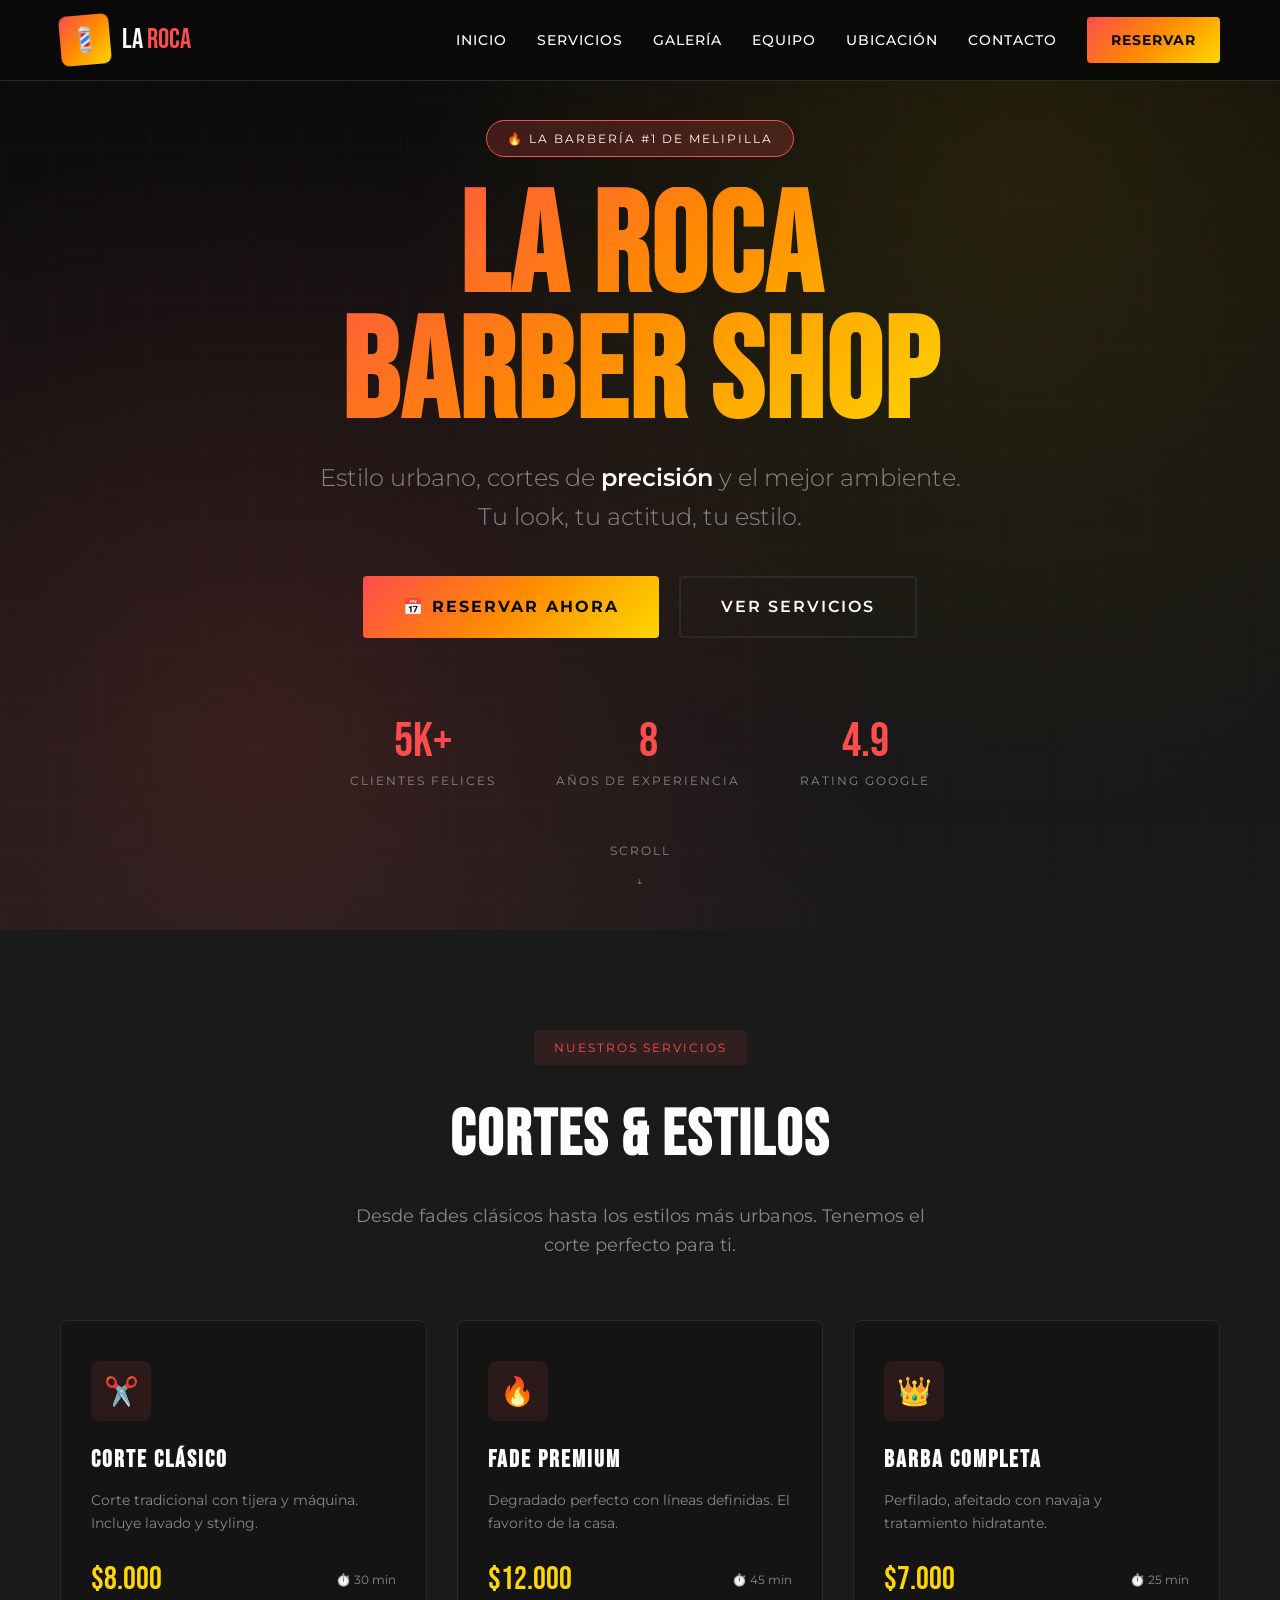
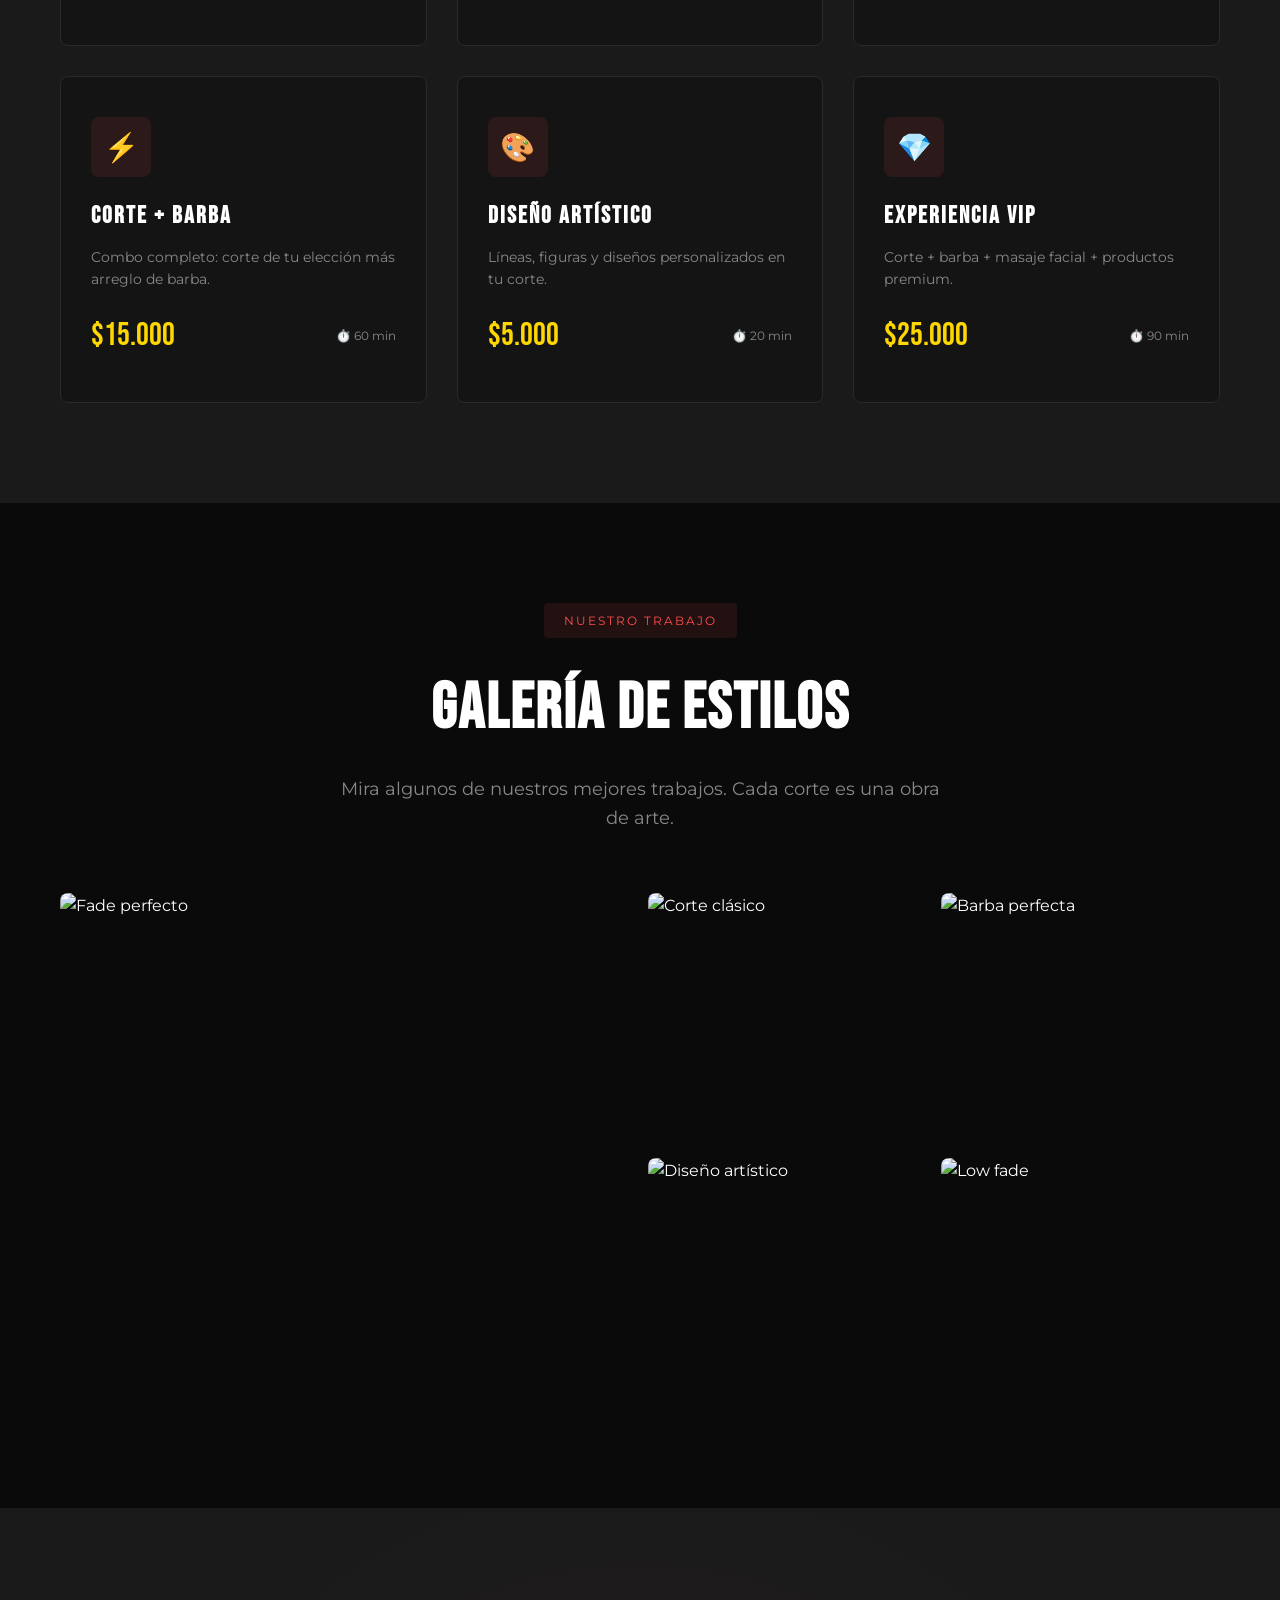
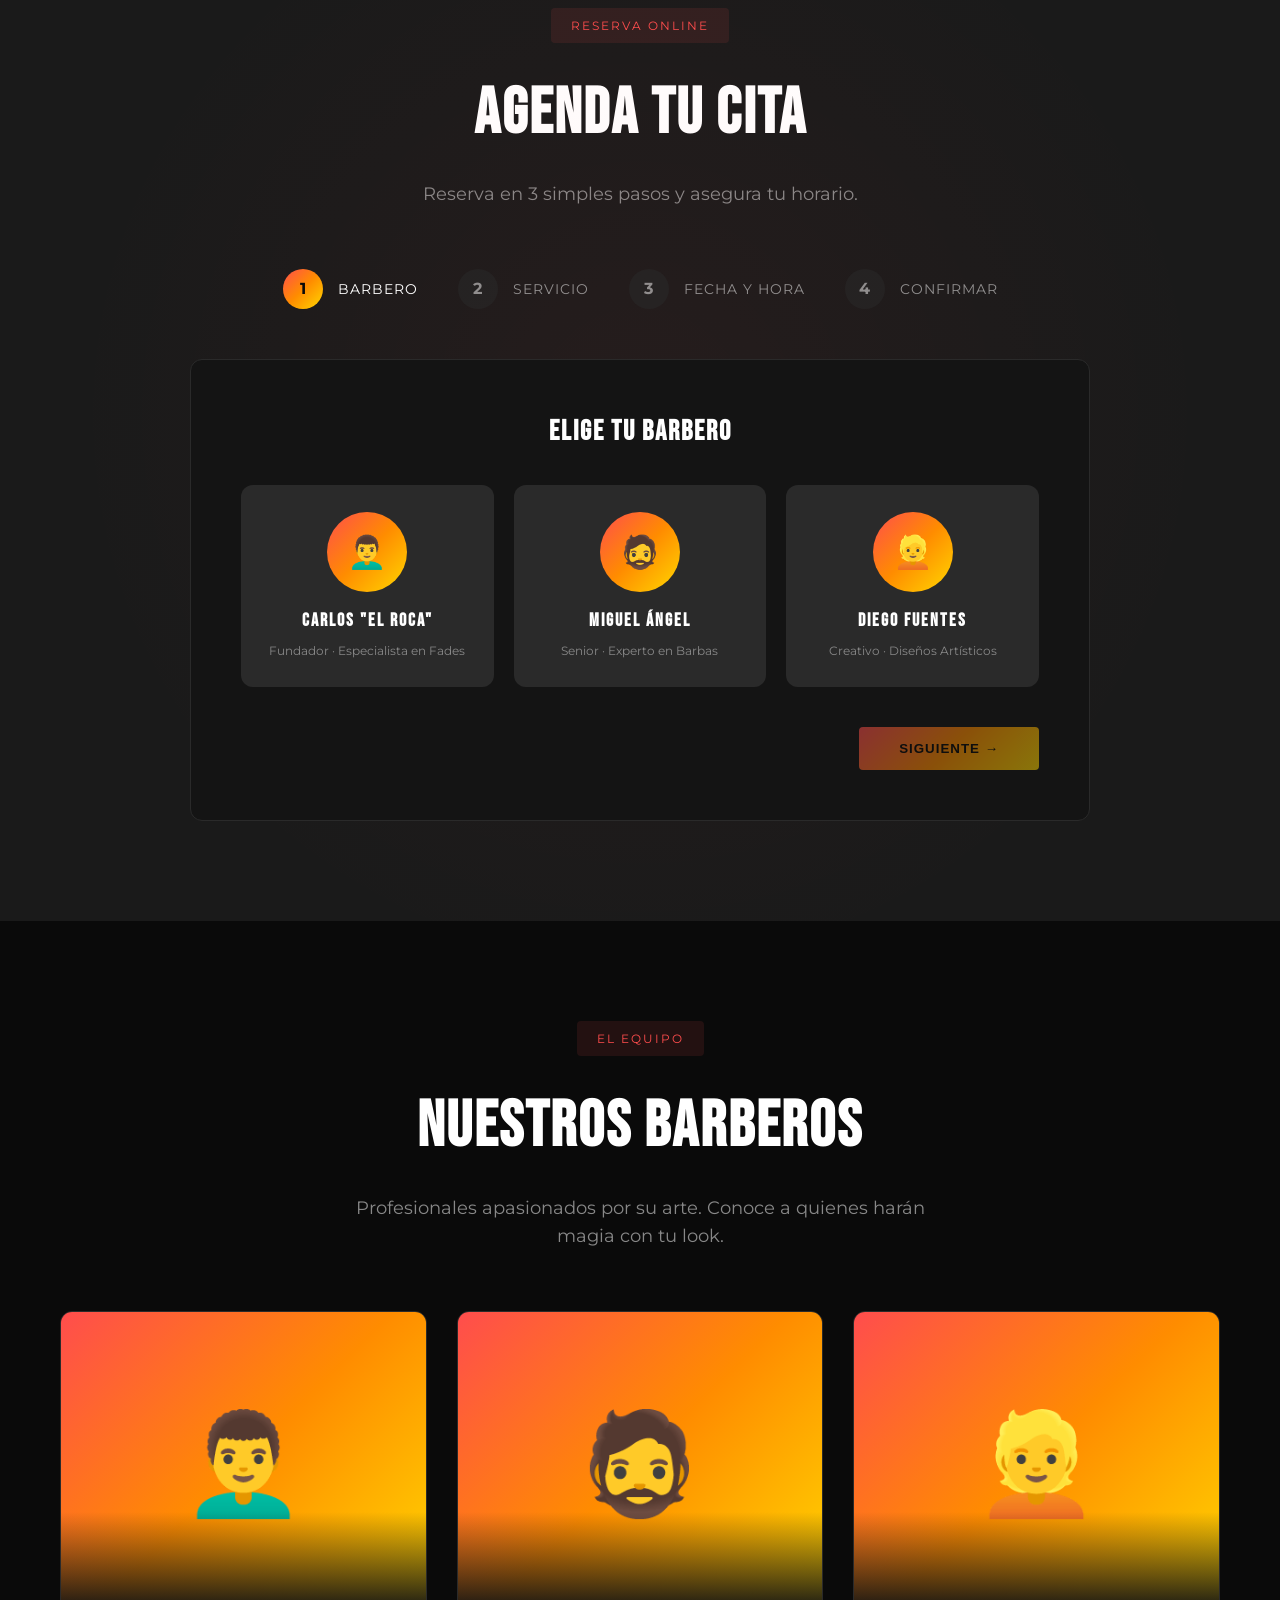
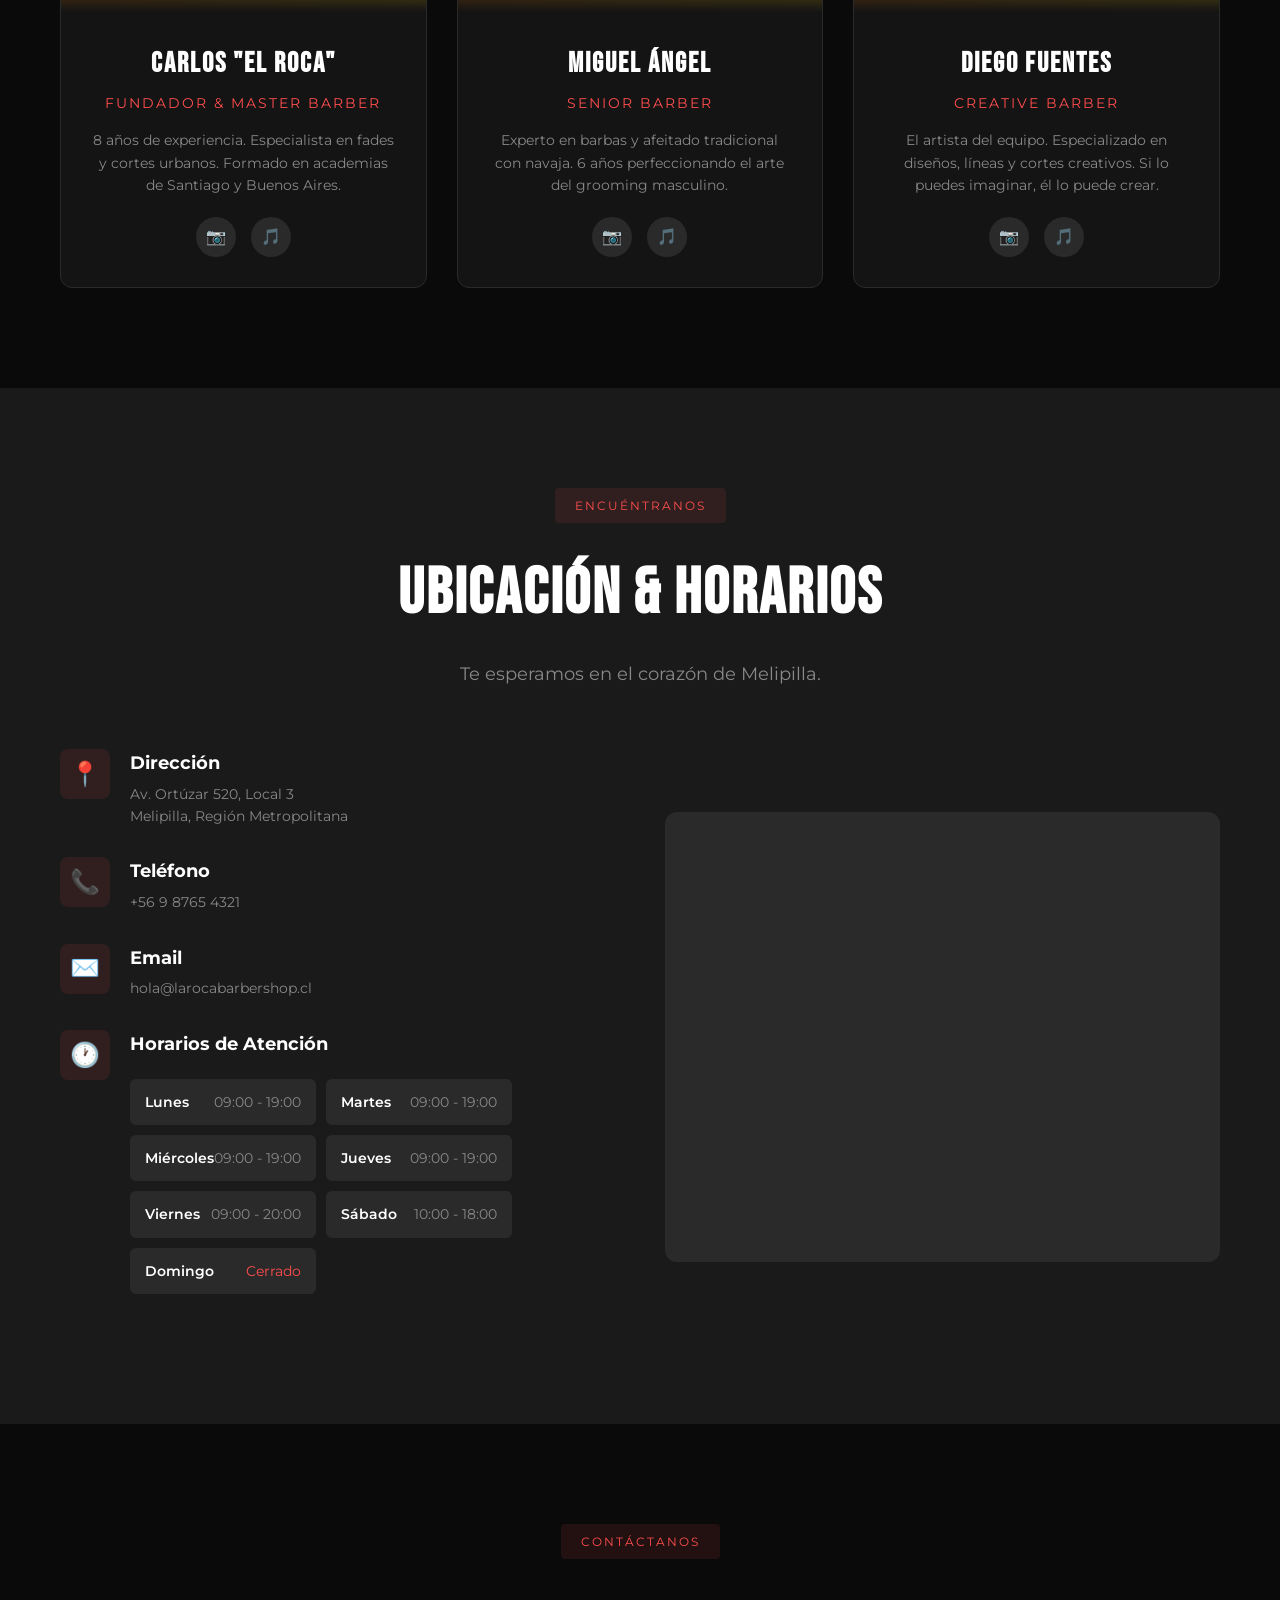
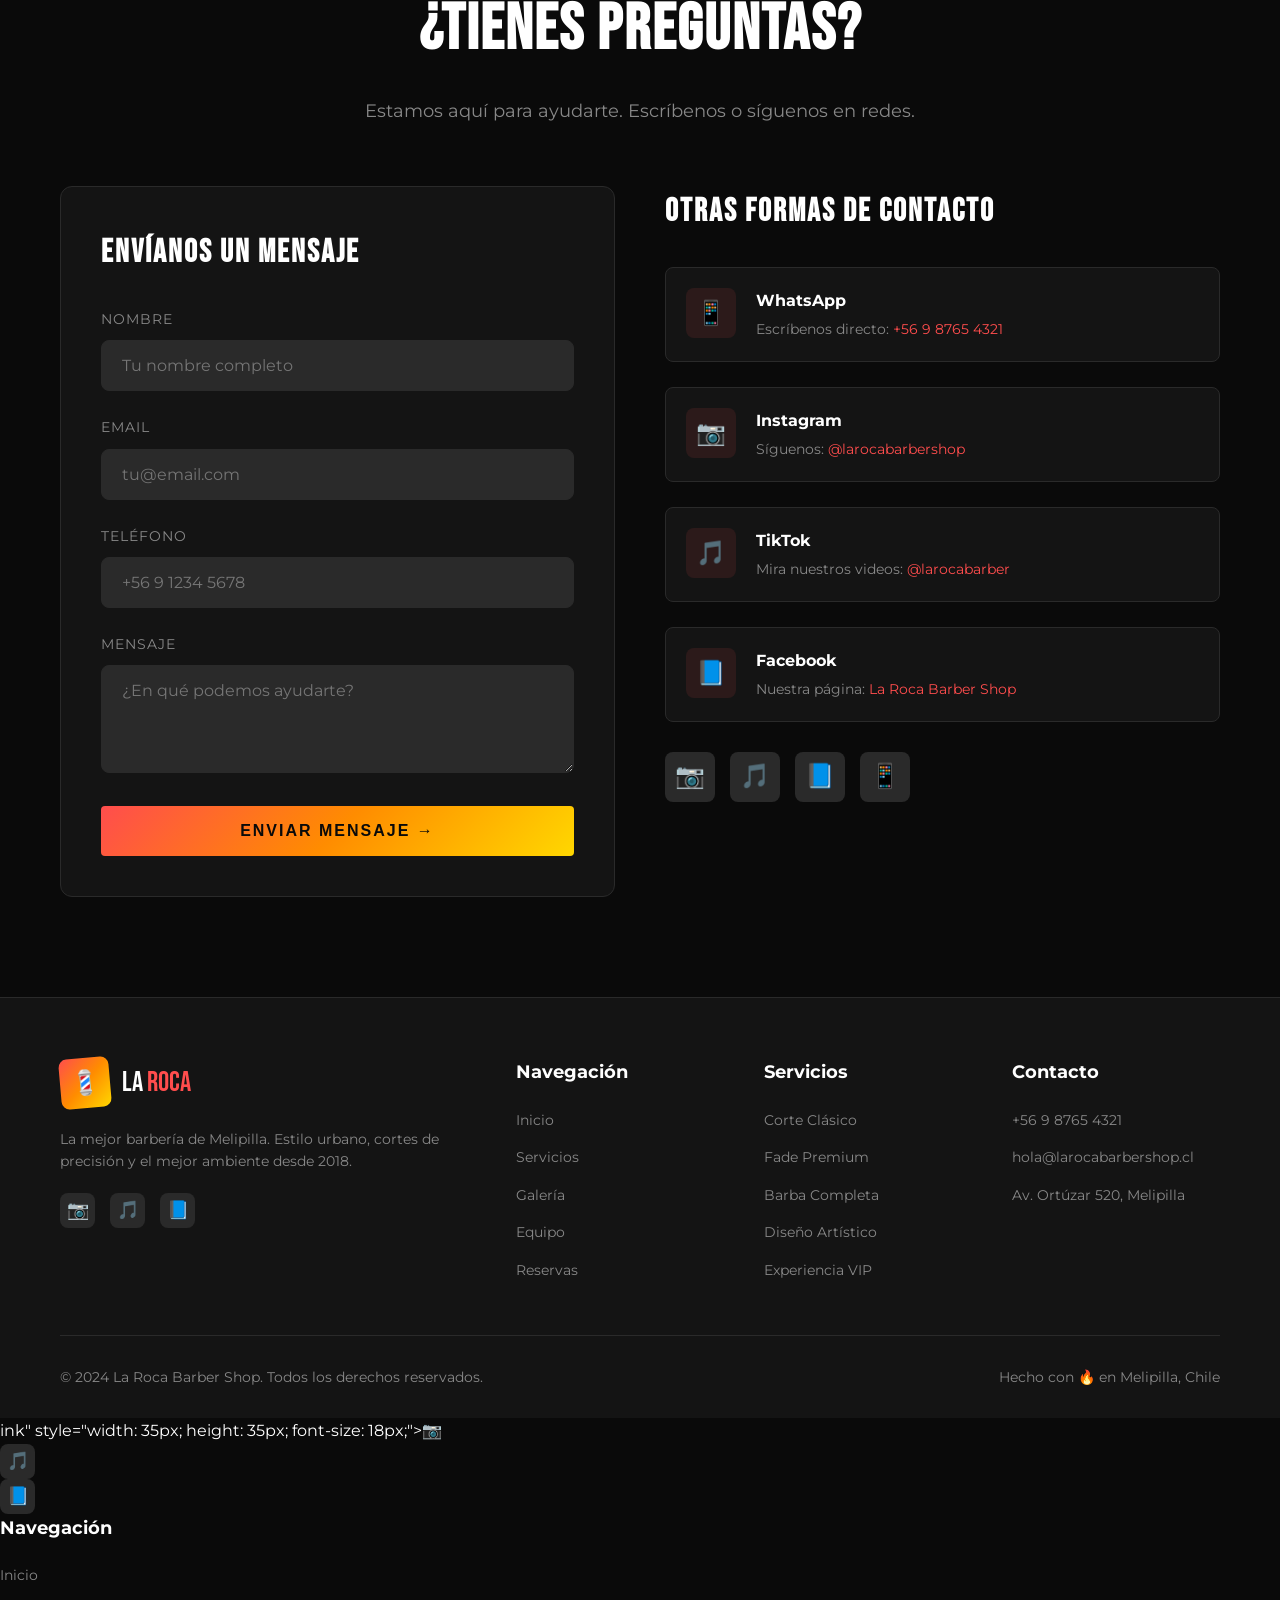
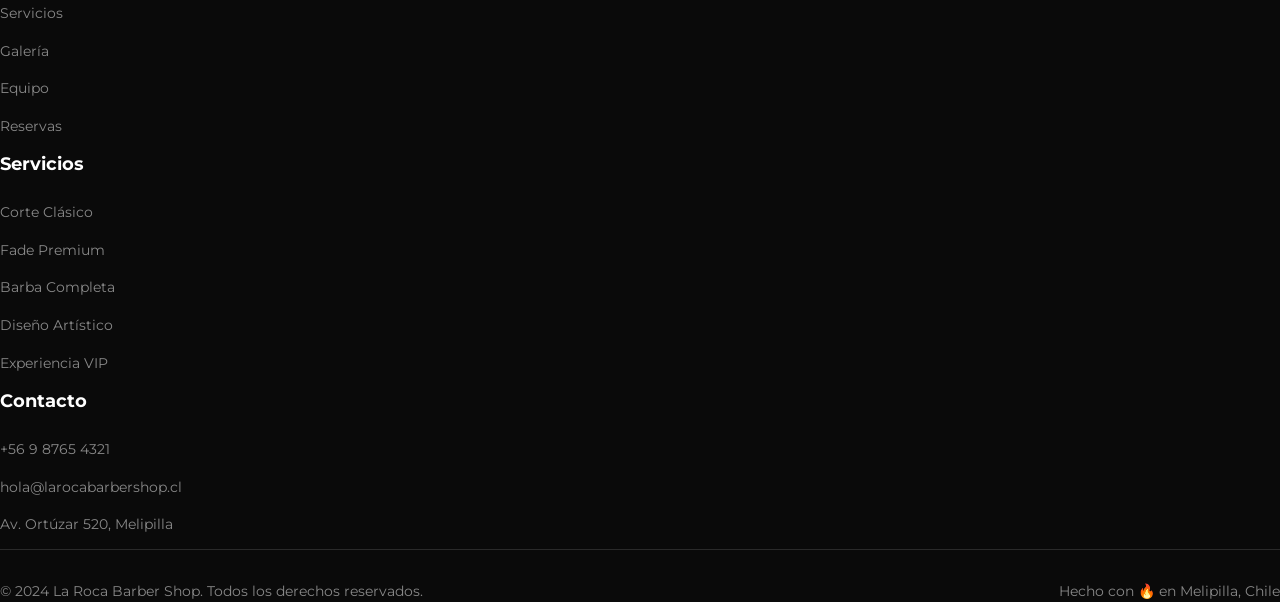
==== commit 58847f8e: "Actualizacion de uso" ====
--- a/index.html
+++ b/index.html
@@ -665,3 +665,90 @@
     <script src="script.js"></script>
 </body>
 </html>
+
+    </div>
+    <script src="script.js"></script>
+</body>
+</html>
+ink" style="width: 35px; height: 35px; font-size: 18px;">📷</a>
+                        <a href="#" class="social-link" style="width: 35px; height: 35px; font-size: 18px;">🎵</a>
+                        <a href="#" class="social-link" style="width: 35px; height: 35px; font-size: 18px;">📘</a>
+                    </div>
+                </div>
+                <div class="footer-column">
+                    <h4>Navegación</h4>
+                    <ul>
+                        <li><a href="#inicio">Inicio</a></li>
+                        <li><a href="#servicios">Servicios</a></li>
+                        <li><a href="#galeria">Galería</a></li>
+                        <li><a href="#equipo">Equipo</a></li>
+                        <li><a href="#reservas">Reservas</a></li>
+                    </ul>
+                </div>
+                <div class="footer-column">
+                    <h4>Servicios</h4>
+                    <ul>
+                        <li><a href="#servicios">Corte Clásico</a></li>
+                        <li><a href="#servicios">Fade Premium</a></li>
+                        <li><a href="#servicios">Barba Completa</a></li>
+                        <li><a href="#servicios">Diseño Artístico</a></li>
+                        <li><a href="#servicios">Experiencia VIP</a></li>
+                    </ul>
+                </div>
+                <div class="footer-column">
+                    <h4>Contacto</h4>
+                    <ul>
+                        <li><a href="tel:+56987654321">+56 9 8765 4321</a></li>
+                        <li><a href="mailto:hola@larocabarbershop.cl">hola@larocabarbershop.cl</a></li>
+                        <li><a href="#ubicacion">Av. Ortúzar 520, Melipilla</a></li>
+                    </ul>
+                </div>
+            </div>
+            <div class="footer-bottom">
+                <p>© 2024 La Roca Barber Shop. Todos los derechos reservados.</p>
+                <p>Hecho con 🔥 en Melipilla, Chile</p>
+            </div>
+        </div>
+    </footer>
+    
+    <!-- CONFIRMATION MODAL -->
+    <div class="modal" id="confirmationModal">
+        <div class="modal-content">
+            <button class="modal-close" id="modalClose">✕</button>
+            <div class="modal-icon">✓</div>
+            <h2>¡RESERVA CONFIRMADA!</h2>
+            <p>Tu cita ha sido agendada exitosamente. Te enviaremos un recordatorio.</p>
+            <div class="confirmation-details">
+                <div class="confirmation-item">
+                    <span>Código de Reserva</span>
+                    <span id="bookingCode" style="color: var(--primary); font-weight: 700;">-</span>
+                </div>
+                <div class="confirmation-item">
+                    <span>Barbero</span>
+                    <span id="confirmBarber">-</span>
+                </div>
+                <div class="confirmation-item">
+                    <span>Servicio</span>
+                    <span id="confirmService">-</span>
+                </div>
+                <div class="confirmation-item">
+                    <span>Fecha y Hora</span>
+                    <span id="confirmDateTime">-</span>
+                </div>
+            </div>
+            <a href="#" class="btn-primary" style="width: 100%; justify-content: center;" id="addToCalendar">
+                📅 Agregar al Calendario
+            </a>
+            <p style="margin-top: 20px; font-size: 12px; color: var(--gray-light);">
+                ¿Necesitas cancelar o modificar? Llámanos al +56 9 8765 4321
+            </p>
+        </div>
+    </div>
+    <script src="script.js"></script>
+</body>
+</html>
+
+    </div>
+    <script src="script.js"></script>
+</body>
+</html>
--- a/style.css
+++ b/style.css
@@ -1438,4 +1438,97 @@
             .barber-selection {
                 grid-template-columns: 1fr;
             }
+        }
+
+        /* ========== DASHBOARD STYLES ========== */
+        #dashboard-section {
+            background: var(--dark-lighter);
+            min-height: 80vh;
+        }
+
+        .dashboard-container {
+            max-width: 1000px;
+            margin: 0 auto;
+        }
+
+        .table-responsive {
+            overflow-x: auto;
+            background: var(--dark-card);
+            border: 1px solid var(--gray);
+            border-radius: 12px;
+            padding: 30px;
+        }
+
+        .dashboard-table {
+            width: 100%;
+            border-collapse: collapse;
+            text-align: left;
+        }
+
+        .dashboard-table th {
+            padding: 15px;
+            border-bottom: 2px solid var(--gray);
+            color: var(--gray-light);
+            text-transform: uppercase;
+            font-size: 14px;
+            letter-spacing: 1px;
+        }
+
+        .dashboard-table td {
+            padding: 20px 15px;
+            border-bottom: 1px solid var(--gray);
+            font-size: 15px;
+        }
+
+        .dashboard-table tr:last-child td {
+            border-bottom: none;
+        }
+
+        .badge-time {
+            background: rgba(255, 215, 0, 0.1);
+            color: var(--secondary);
+            padding: 5px 12px;
+            border-radius: 4px;
+            font-weight: 700;
+        }
+
+        .actions-cell {
+            display: flex;
+            gap: 10px;
+        }
+
+        .btn-action {
+            padding: 8px 15px;
+            border-radius: 4px;
+            font-size: 13px;
+            font-weight: 700;
+            text-transform: uppercase;
+            cursor: pointer;
+            transition: all 0.3s ease;
+            border: none;
+        }
+
+        .btn-accept {
+            background: #22c55e;
+            color: var(--dark);
+        }
+
+        .btn-reject {
+            background: var(--primary);
+            color: var(--white);
+        }
+
+        .btn-action:hover {
+            transform: scale(1.05);
+            opacity: 0.9;
+        }
+
+        #login-section {
+            min-height: 80vh;
+            display: flex;
+            align-items: center;
+        }
+
+        .login-container {
+            width: 100%;
         }
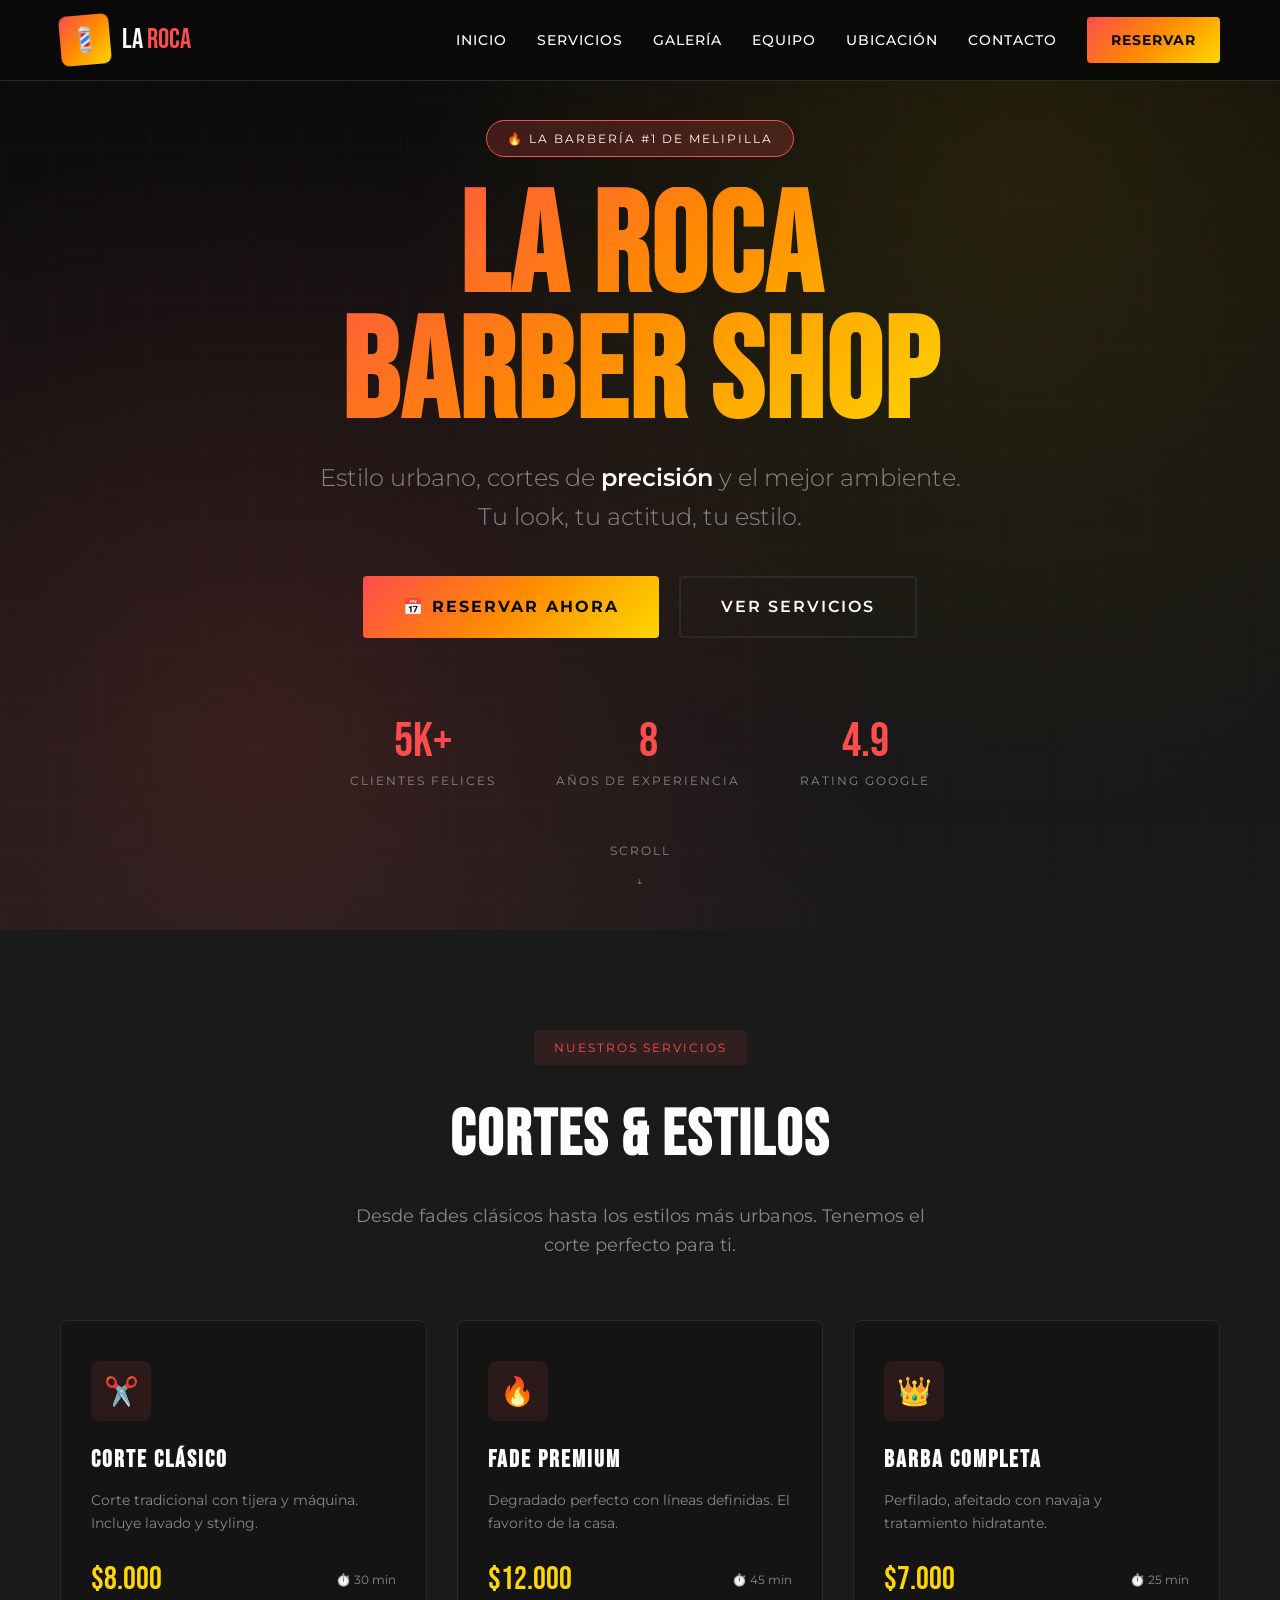
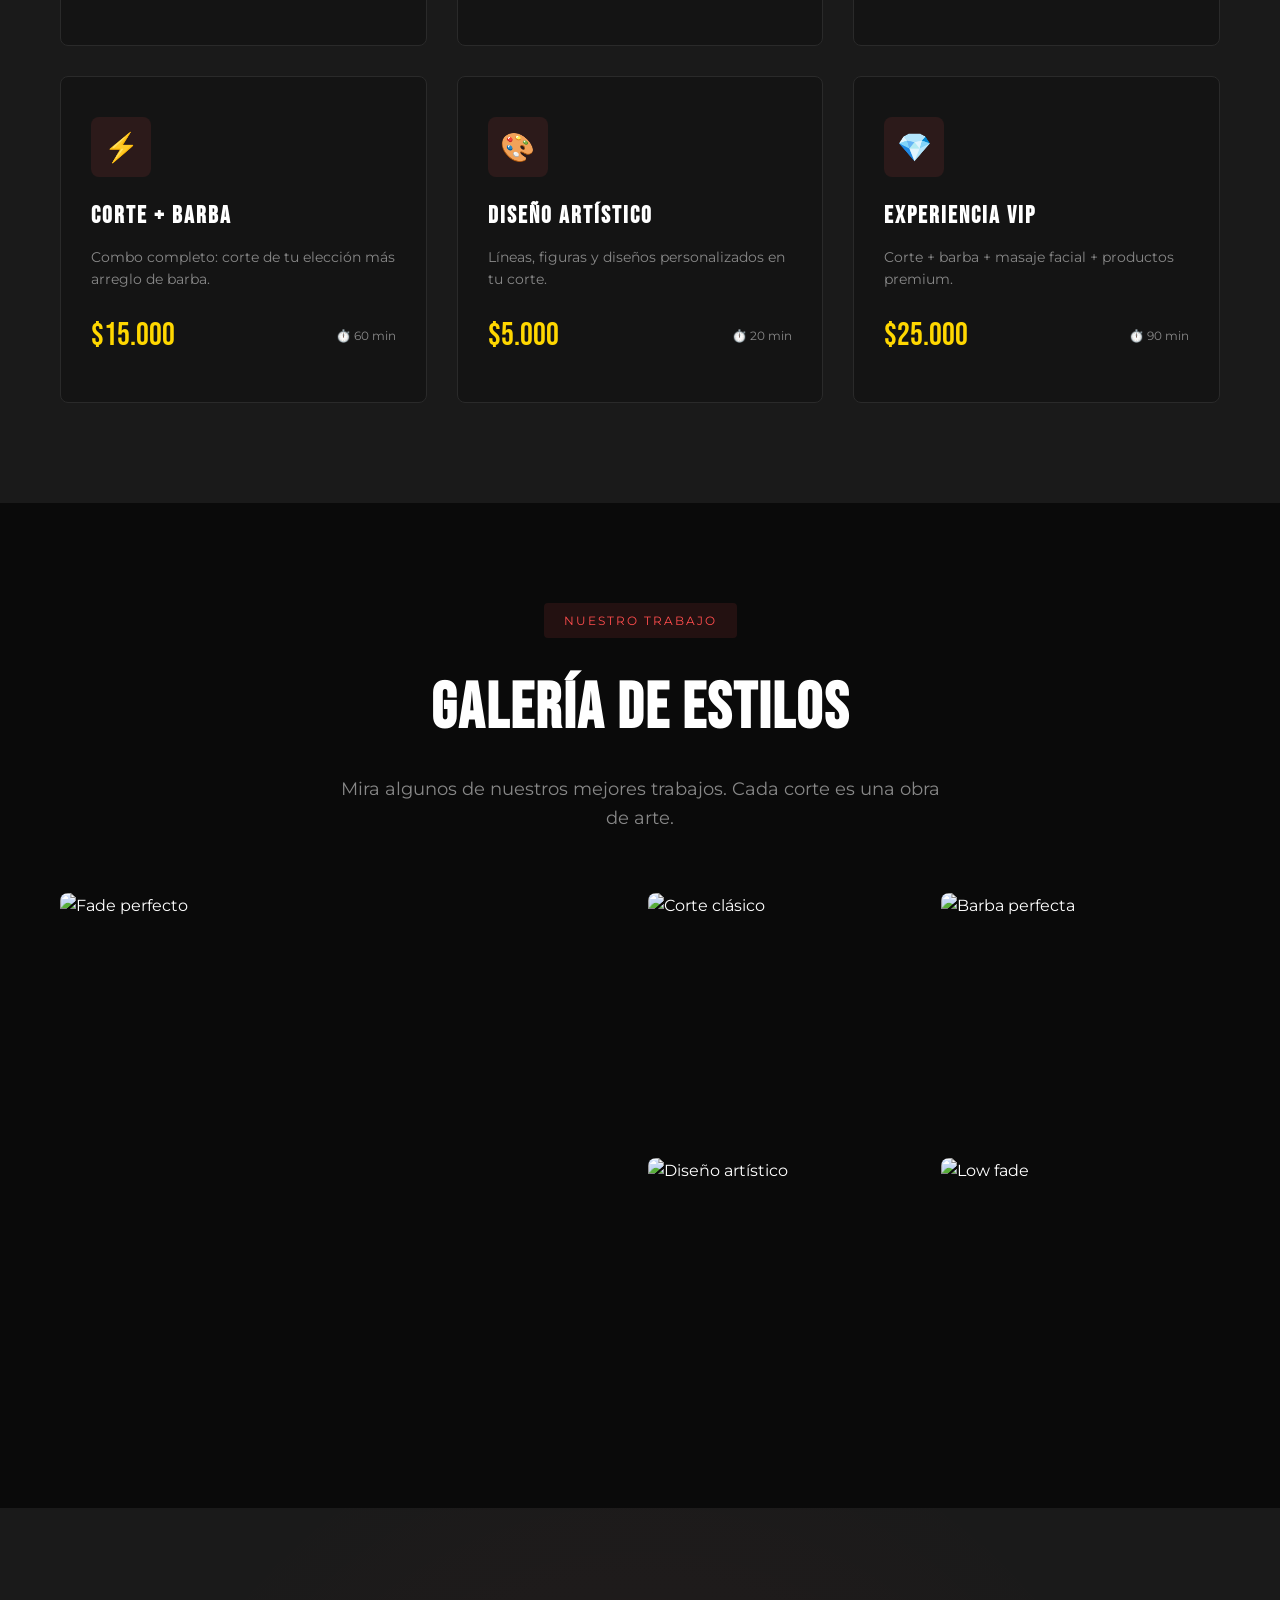
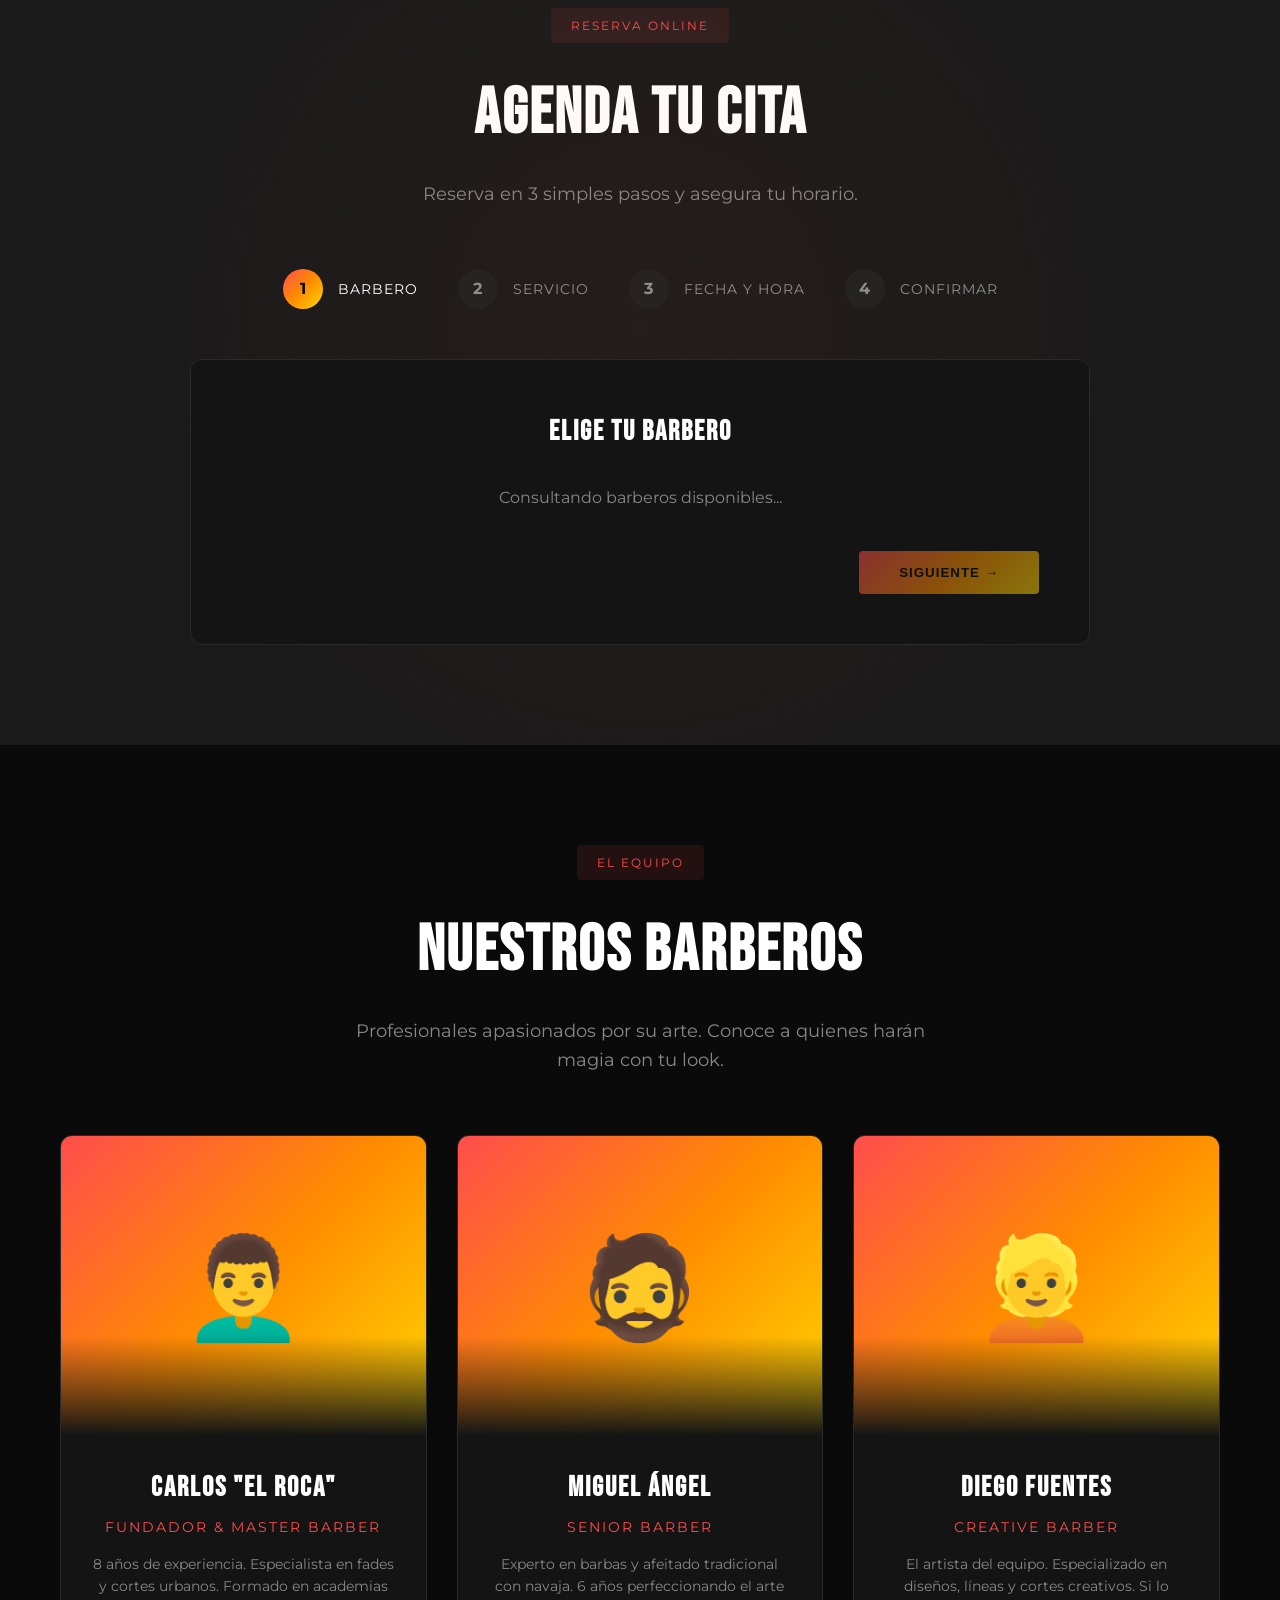
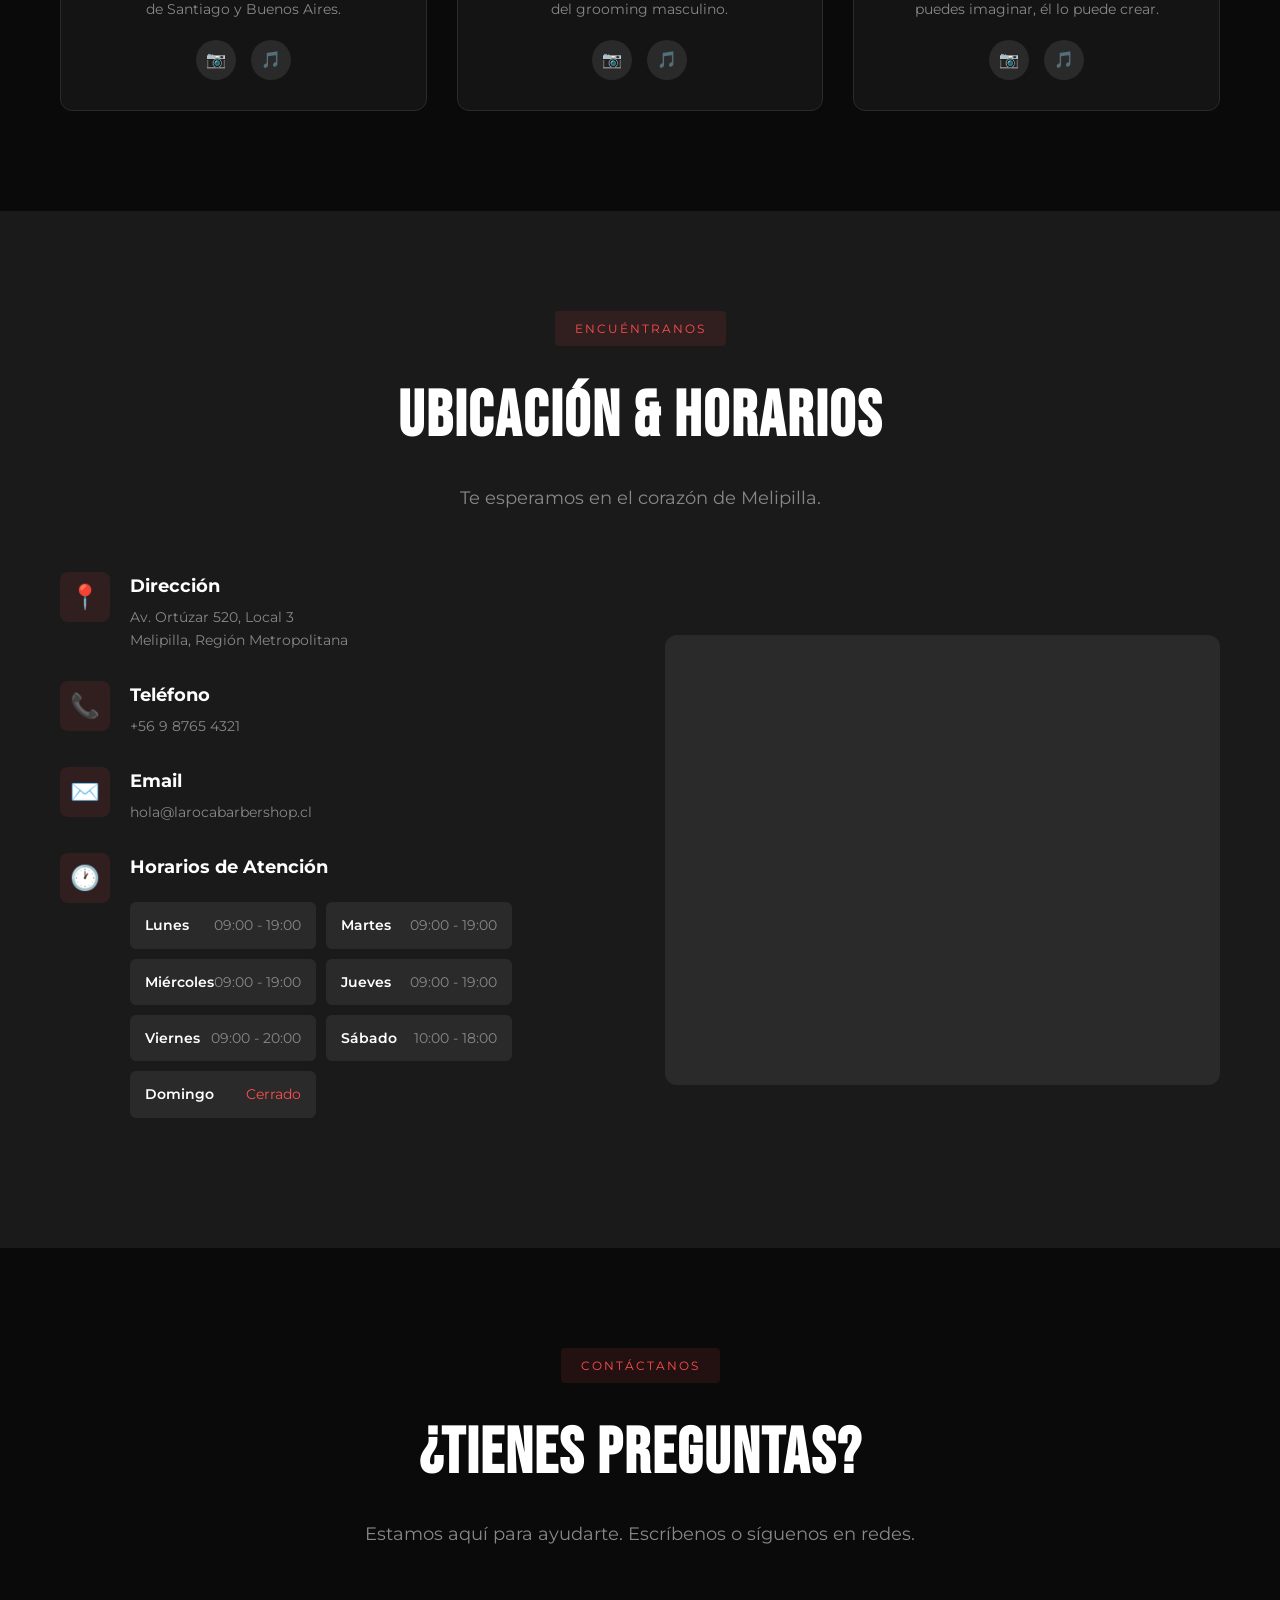
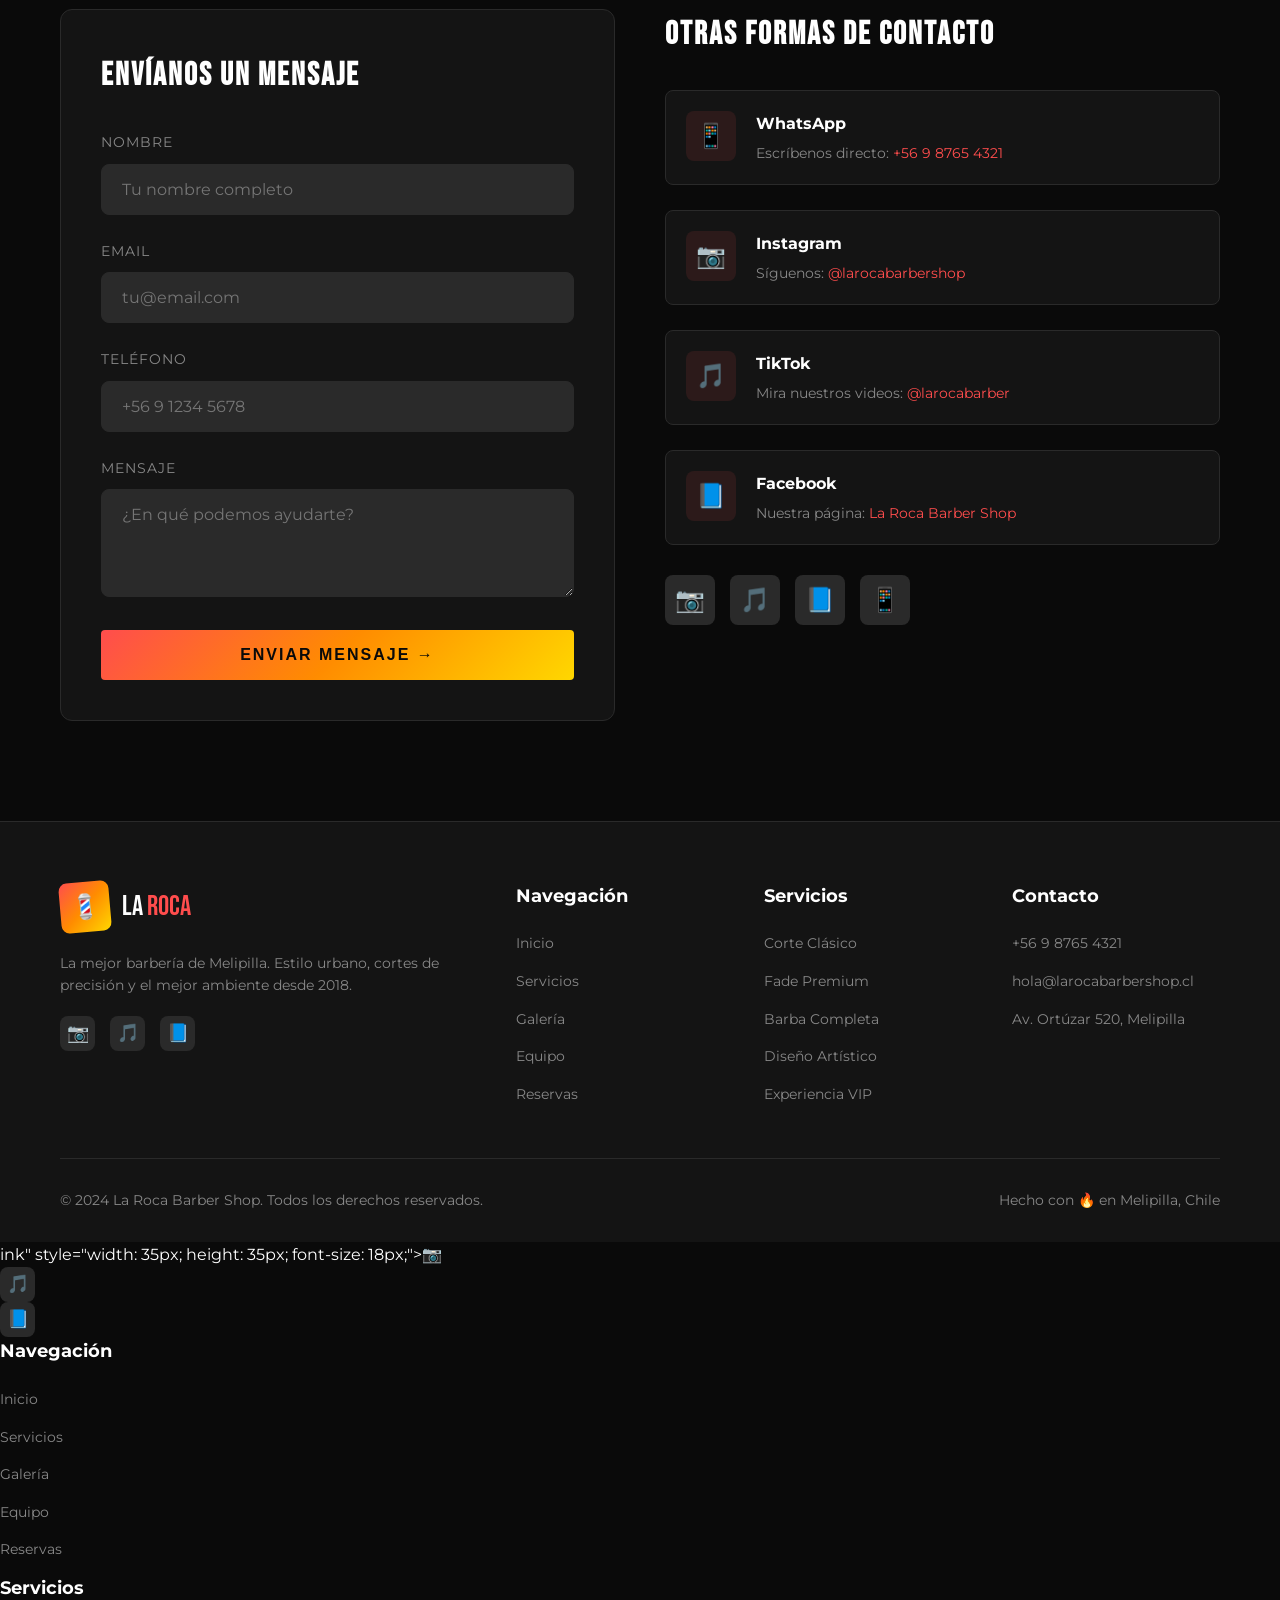
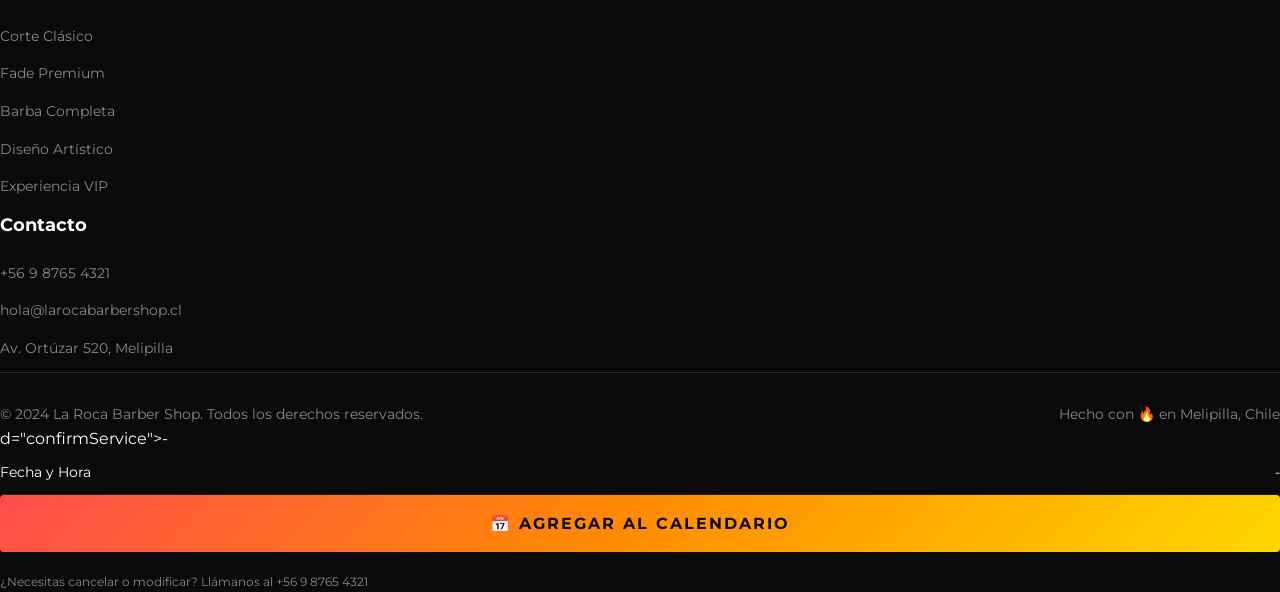
==== commit b90ae6f6: "BD" ====
--- a/index.html
+++ b/index.html
@@ -216,22 +216,9 @@
                     <!-- Step 1: Seleccionar Barbero -->
                     <div class="form-step active" data-step="1">
                         <h3 style="text-align: center; margin-bottom: 30px; font-size: 28px;">ELIGE TU BARBERO</h3>
-                        <div class="barber-selection">
-                            <div class="barber-option" data-barber="Carlos 'El Roca' Pérez">
-                                <div class="barber-avatar">👨‍🦱</div>
-                                <h4>CARLOS "EL ROCA"</h4>
-                                <p>Fundador · Especialista en Fades</p>
-                            </div>
-                            <div class="barber-option" data-barber="Miguel Ángel Torres">
-                                <div class="barber-avatar">🧔</div>
-                                <h4>MIGUEL ÁNGEL</h4>
-                                <p>Senior · Experto en Barbas</p>
-                            </div>
-                            <div class="barber-option" data-barber="Diego Fuentes">
-                                <div class="barber-avatar">👱</div>
-                                <h4>DIEGO FUENTES</h4>
-                                <p>Creativo · Diseños Artísticos</p>
-                            </div>
+                        <div class="barber-selection" id="barberList">
+                            <!-- Se cargará dinámicamente desde D1 -->
+                            <p style="text-align: center; color: var(--gray-light); width: 100%;">Consultando barberos disponibles...</p>
                         </div>
                         <div class="form-navigation">
                             <button class="btn-next" id="toStep2" disabled>Siguiente →</button>
@@ -752,3 +739,26 @@
     <script src="script.js"></script>
 </body>
 </html>
+d="confirmService">-</span>
+                </div>
+                <div class="confirmation-item">
+                    <span>Fecha y Hora</span>
+                    <span id="confirmDateTime">-</span>
+                </div>
+            </div>
+            <a href="#" class="btn-primary" style="width: 100%; justify-content: center;" id="addToCalendar">
+                📅 Agregar al Calendario
+            </a>
+            <p style="margin-top: 20px; font-size: 12px; color: var(--gray-light);">
+                ¿Necesitas cancelar o modificar? Llámanos al +56 9 8765 4321
+            </p>
+        </div>
+    </div>
+    <script src="script.js"></script>
+</body>
+</html>
+
+    </div>
+    <script src="script.js"></script>
+</body>
+</html>
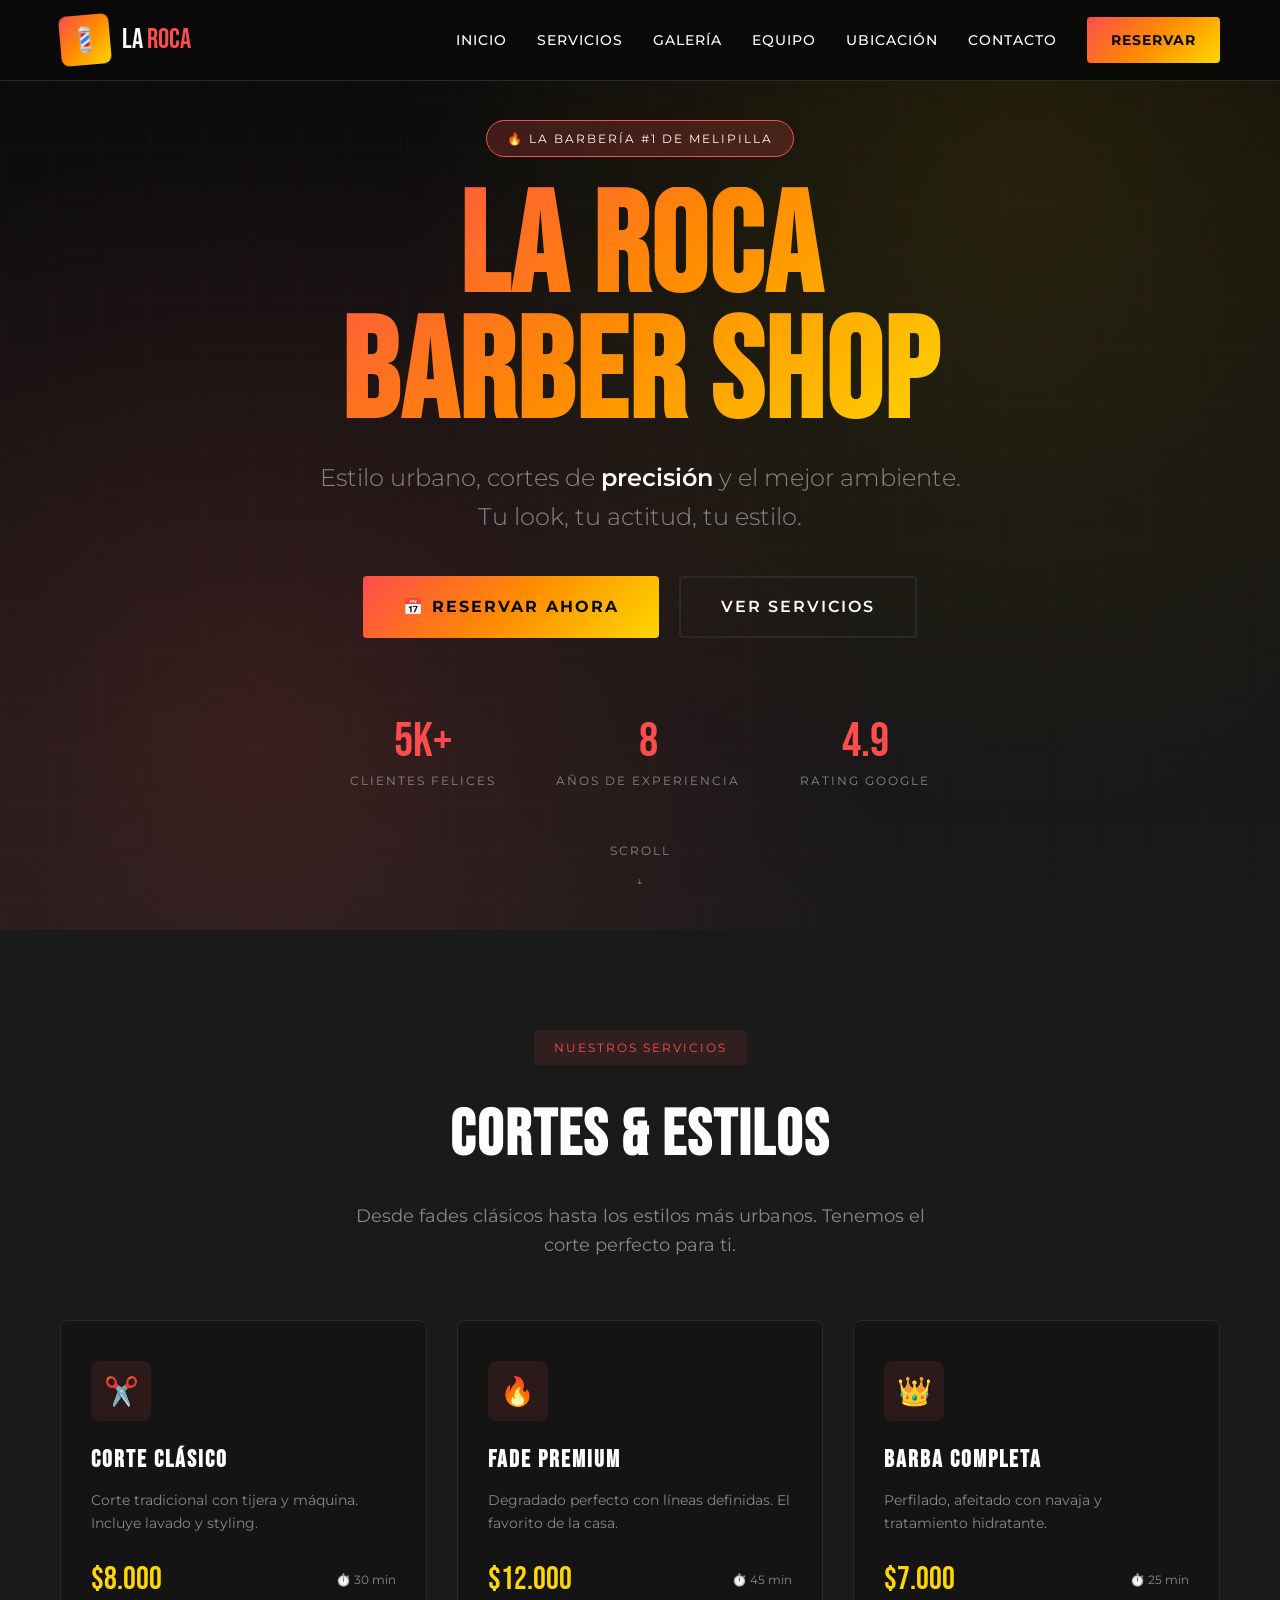
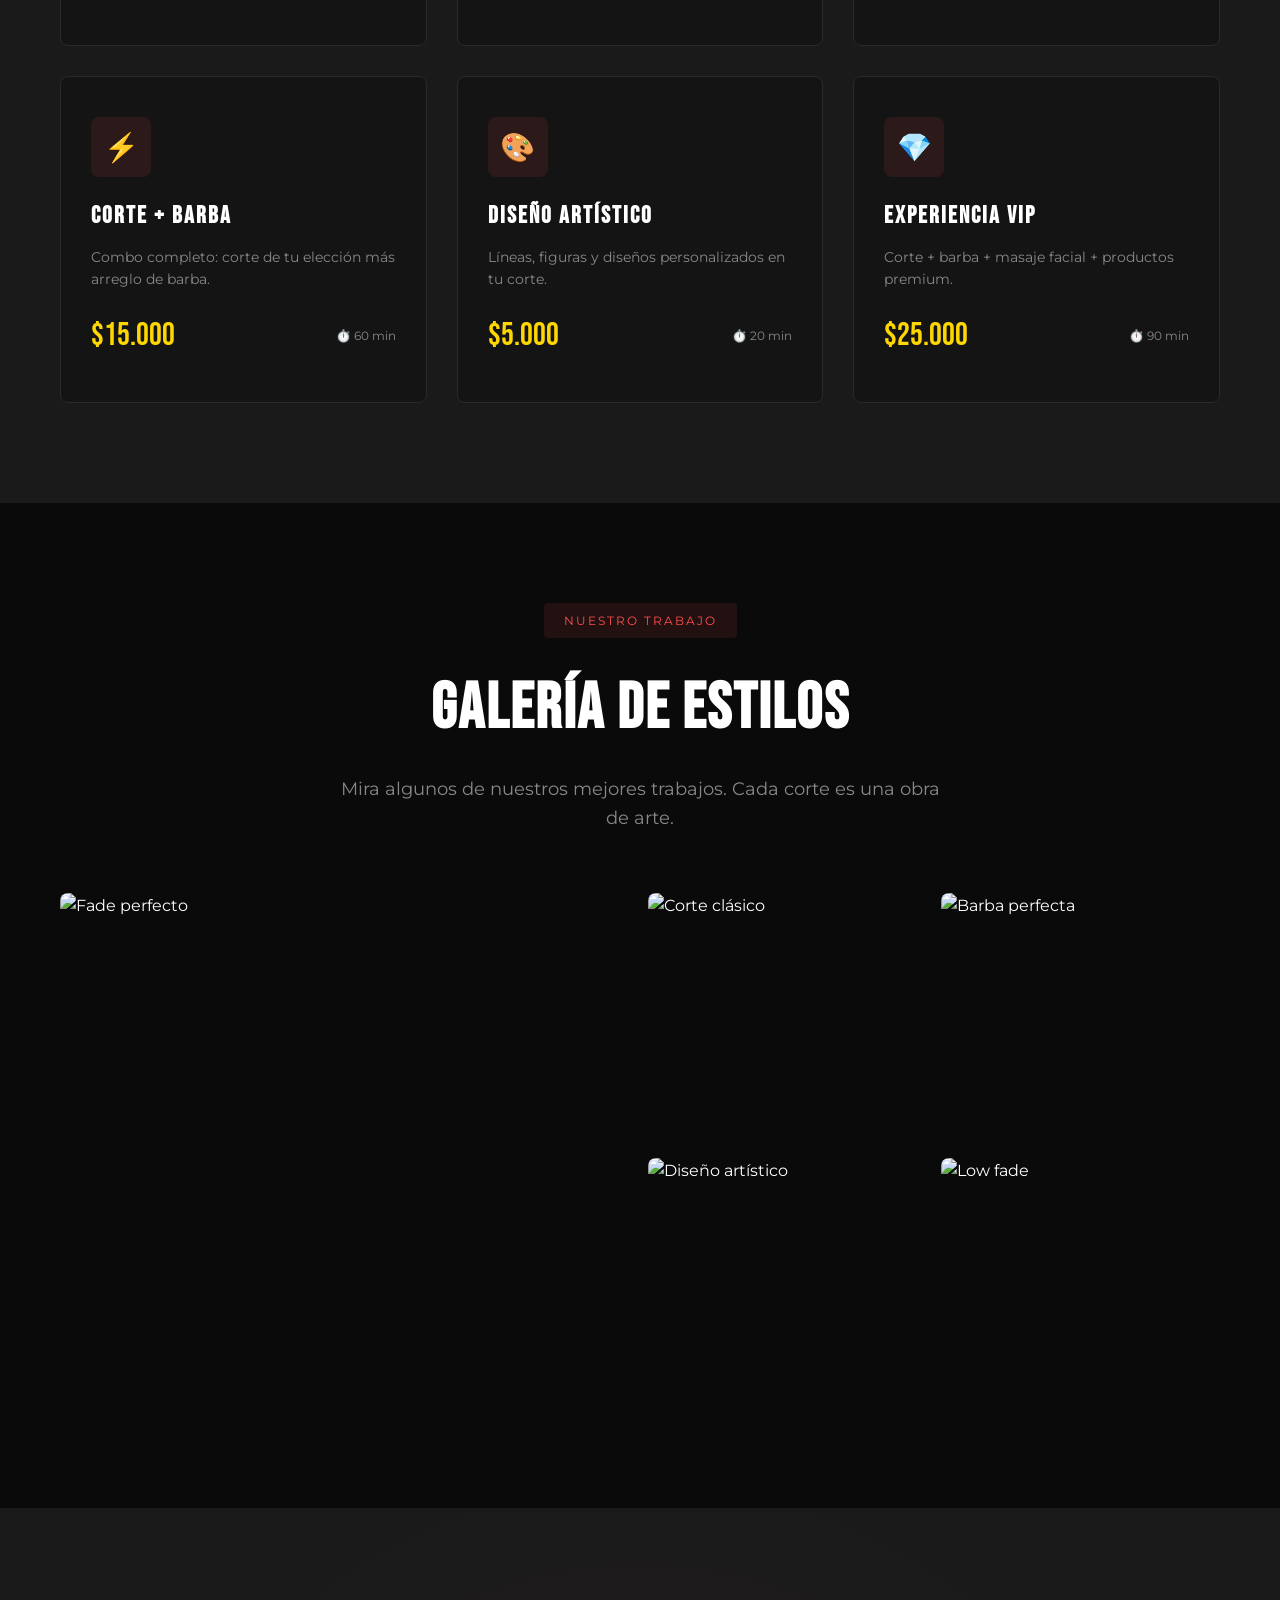
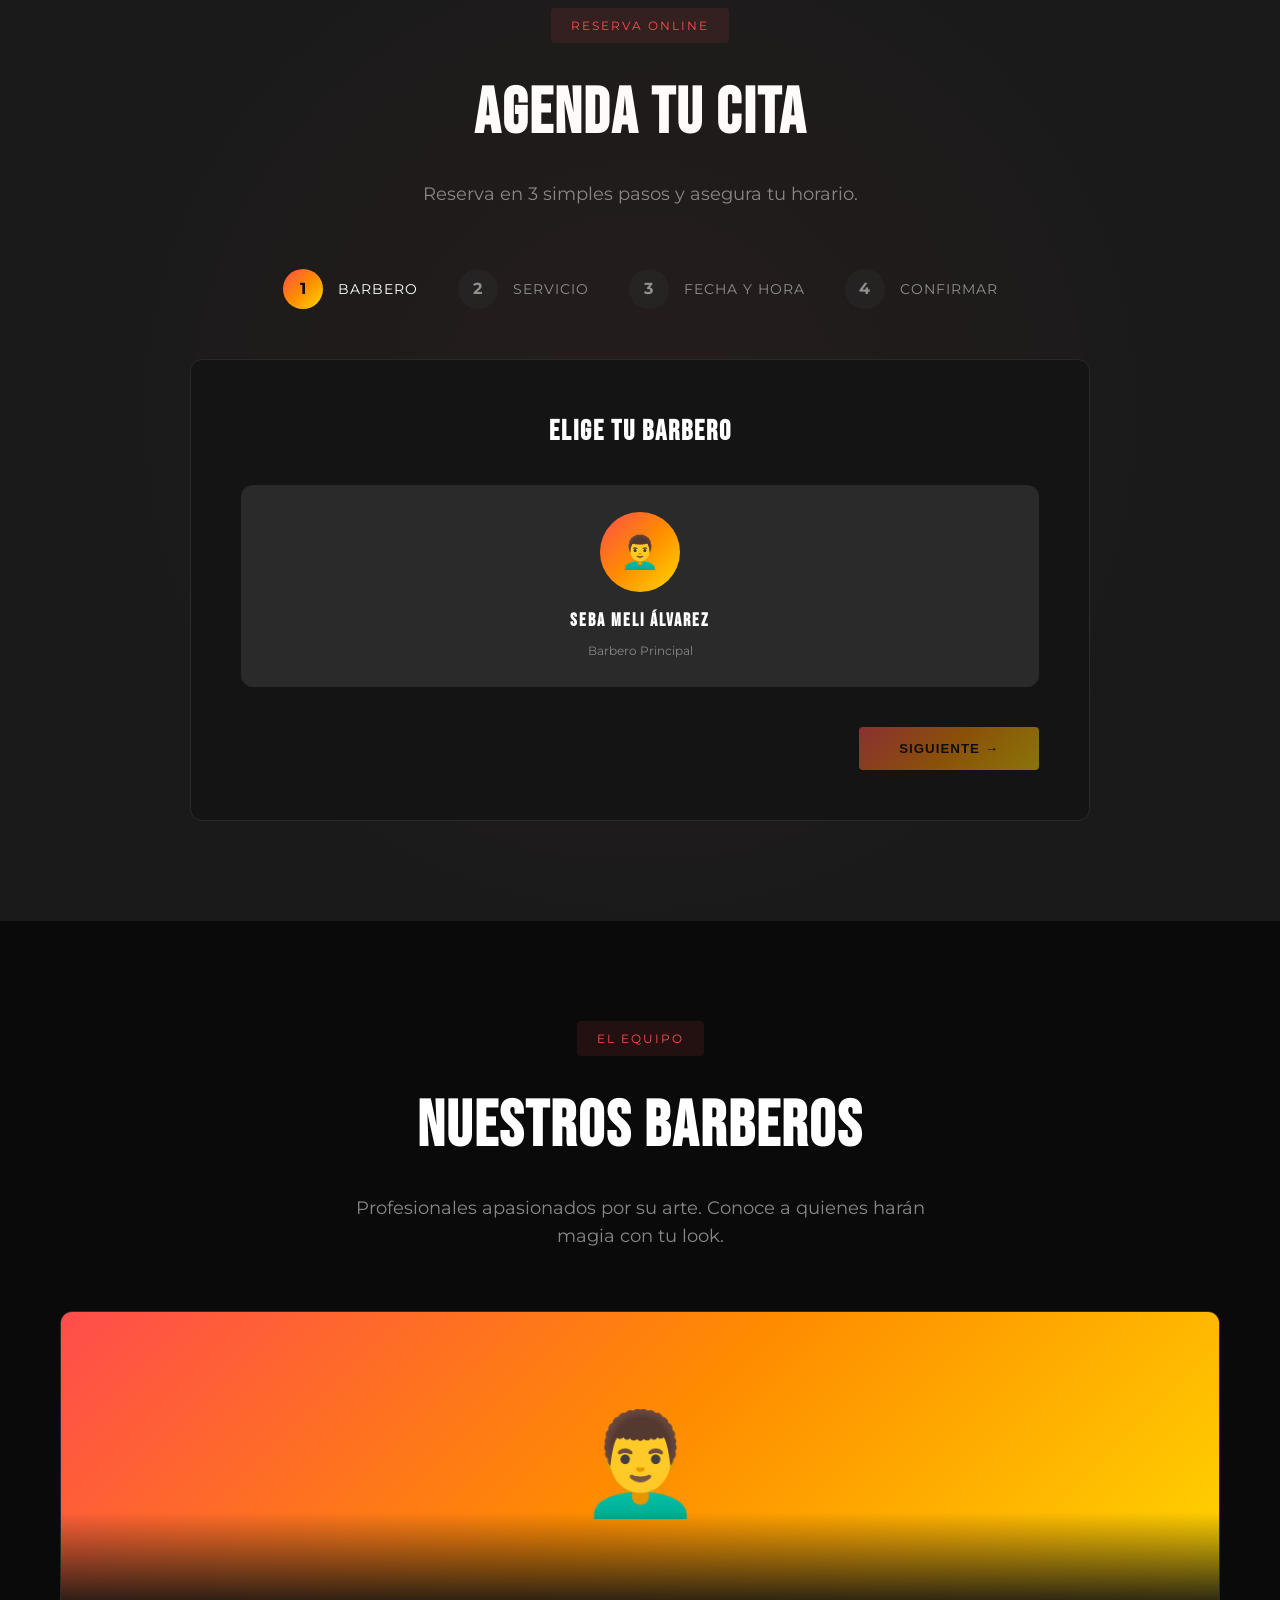
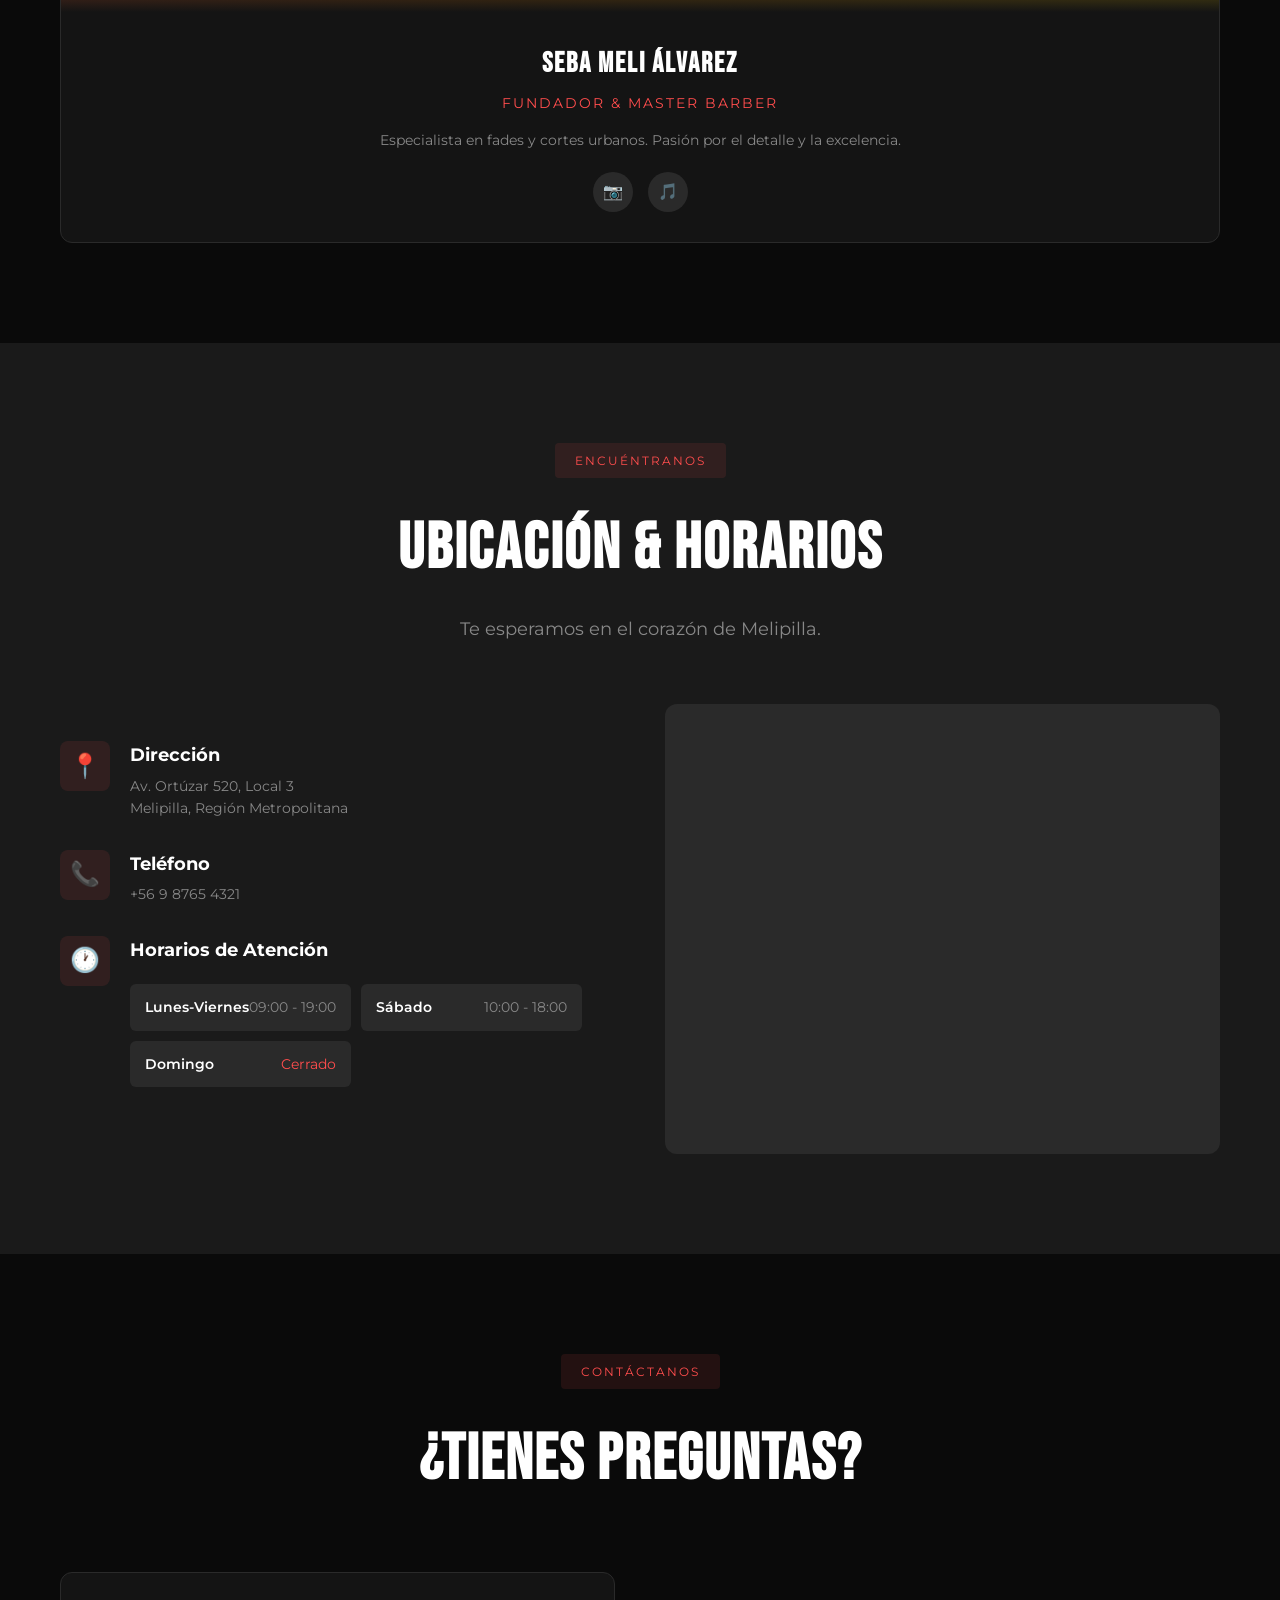
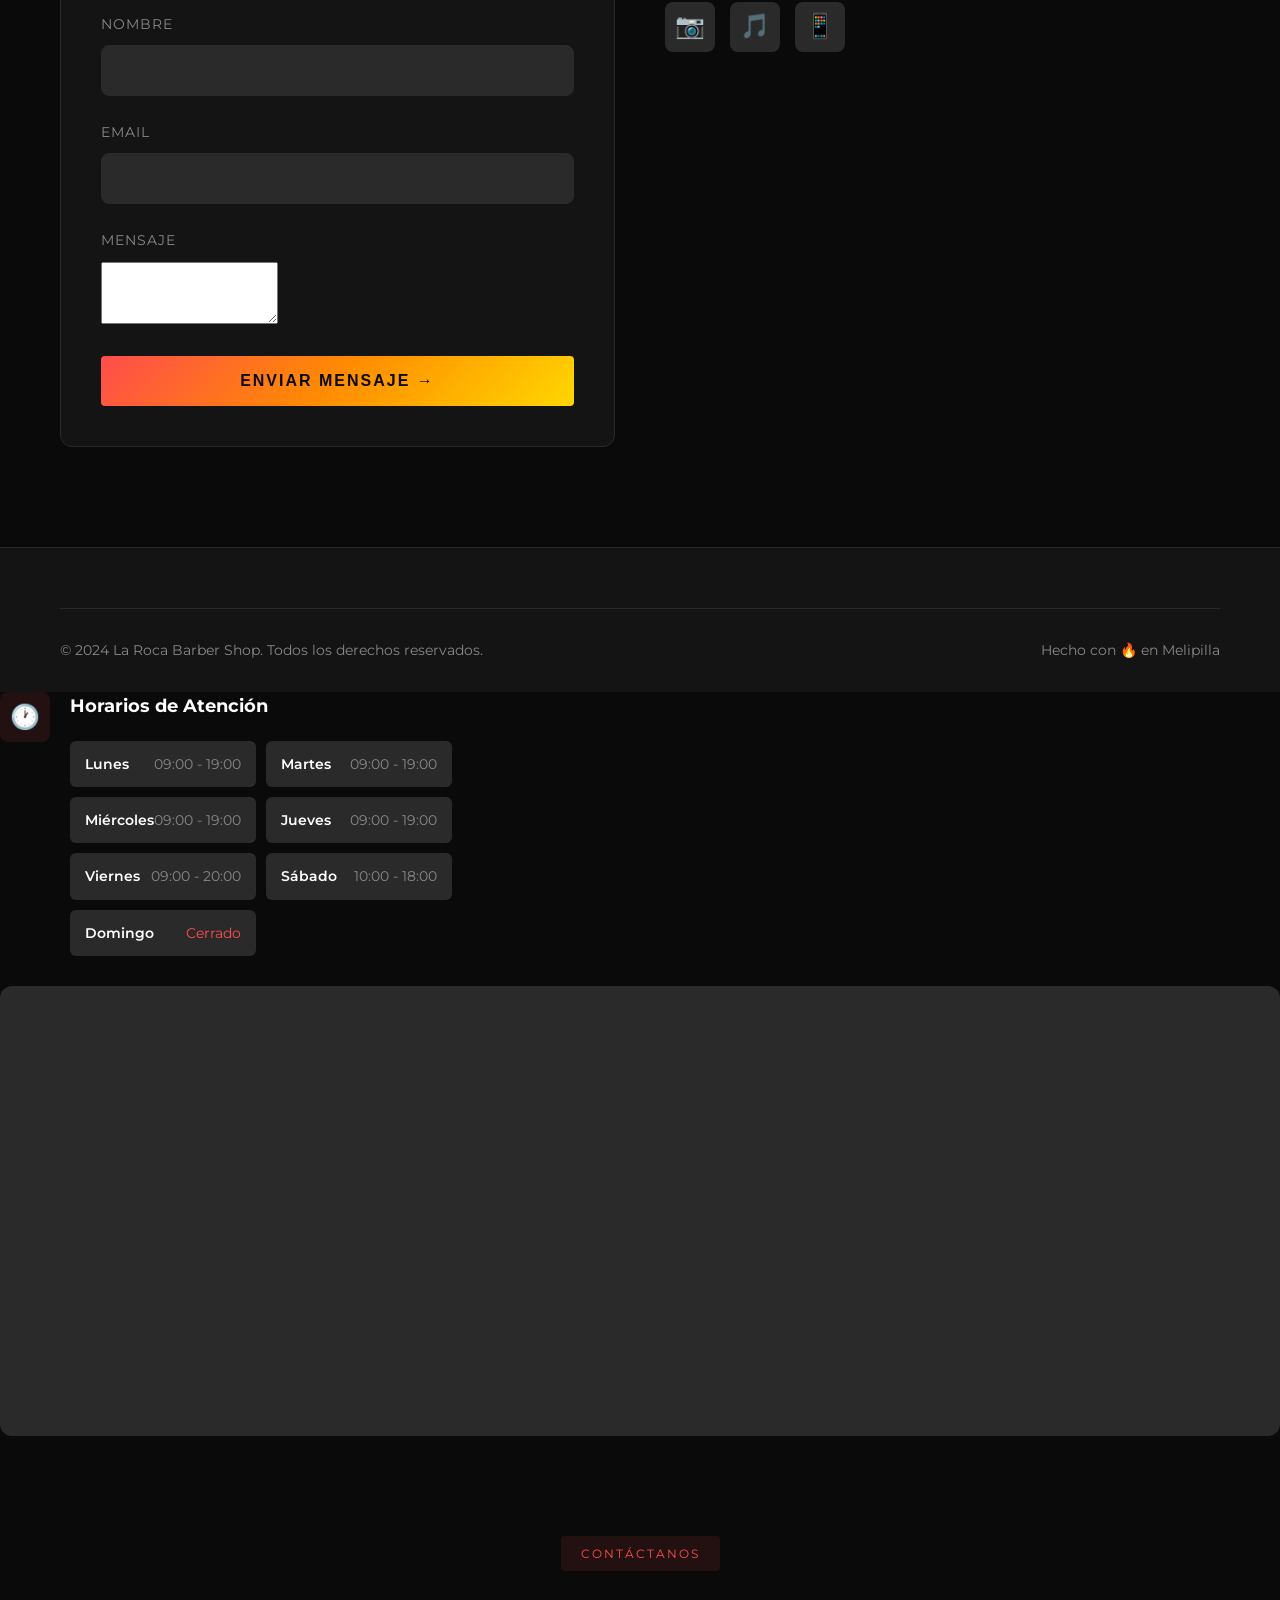
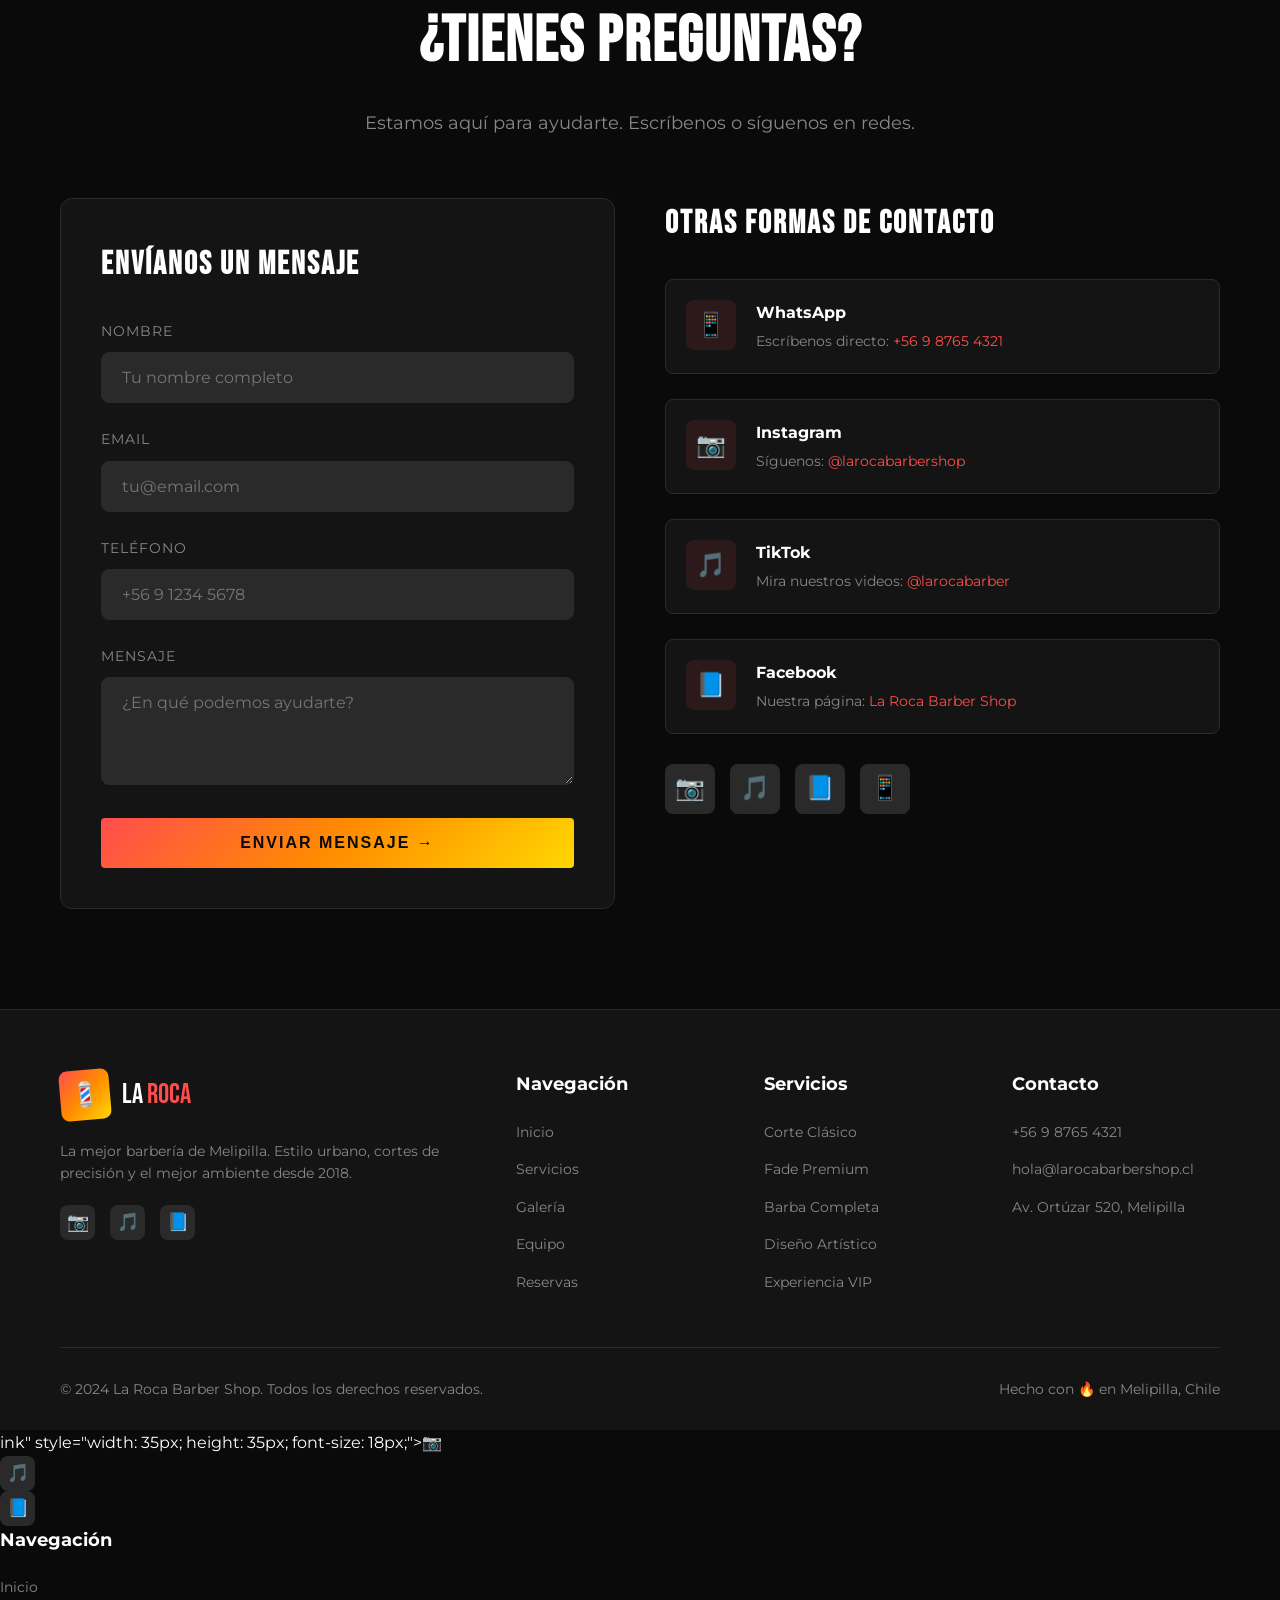
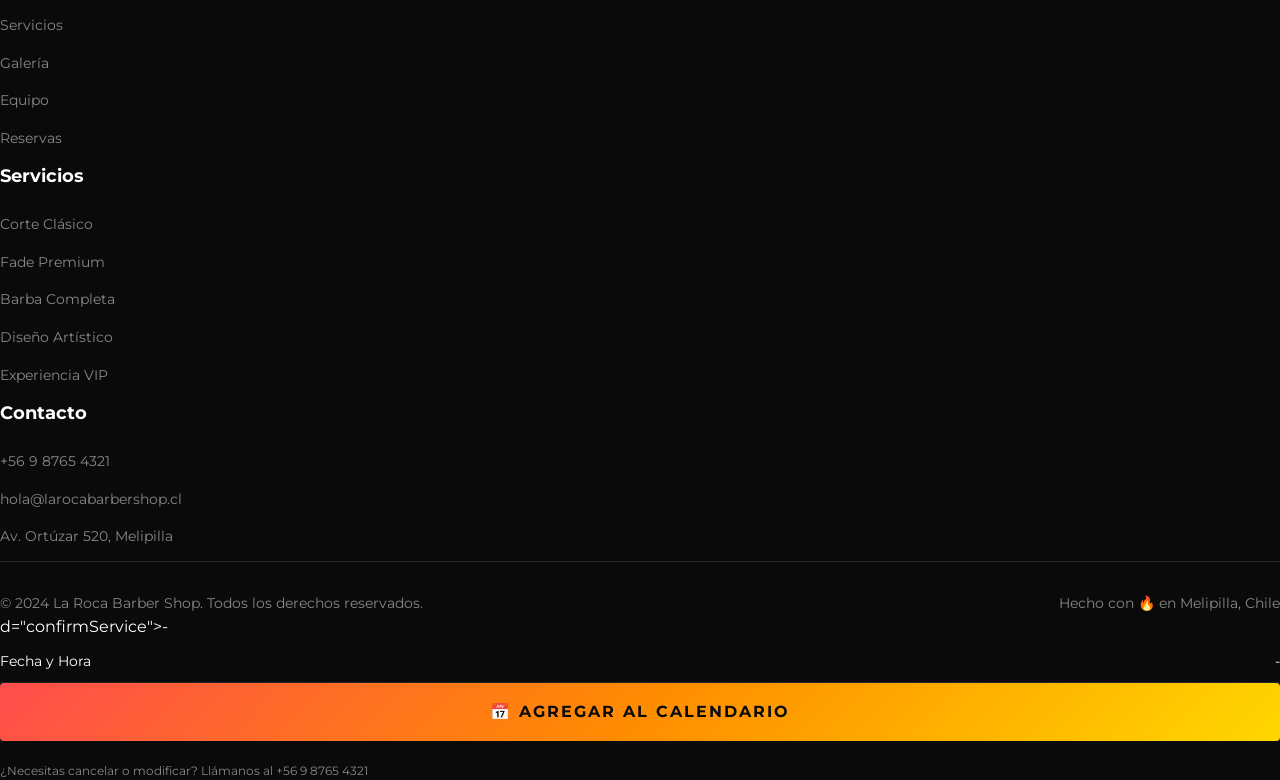
==== commit 654b4d75: "arreglo" ====
--- a/index.html
+++ b/index.html
@@ -217,8 +217,12 @@
                     <div class="form-step active" data-step="1">
                         <h3 style="text-align: center; margin-bottom: 30px; font-size: 28px;">ELIGE TU BARBERO</h3>
                         <div class="barber-selection" id="barberList">
-                            <!-- Se cargará dinámicamente desde D1 -->
-                            <p style="text-align: center; color: var(--gray-light); width: 100%;">Consultando barberos disponibles...</p>
+                            <!-- Datos por defecto (Se mostrarán mientras carga o si falla la API) -->
+                            <div class="barber-option" data-id="1" data-nombre="Seba Meli Álvarez">
+                                <div class="barber-avatar">👨‍🦱</div>
+                                <h4>SEBA MELI ÁLVAREZ</h4>
+                                <p>Barbero Principal</p>
+                            </div>
                         </div>
                         <div class="form-navigation">
                             <button class="btn-next" id="toStep2" disabled>Siguiente →</button>
@@ -257,20 +261,6 @@
                                 </div>
                                 <div class="service-option-price">$15.000</div>
                             </div>
-                            <div class="service-option" data-service="Diseño Artístico" data-price="5000" data-duration="20">
-                                <div class="service-option-info">
-                                    <h4>🎨 Diseño Artístico</h4>
-                                    <span>20 minutos</span>
-                                </div>
-                                <div class="service-option-price">$5.000</div>
-                            </div>
-                            <div class="service-option" data-service="Experiencia VIP" data-price="25000" data-duration="90">
-                                <div class="service-option-info">
-                                    <h4>💎 Experiencia VIP</h4>
-                                    <span>90 minutos</span>
-                                </div>
-                                <div class="service-option-price">$25.000</div>
-                            </div>
                         </div>
                         <div class="form-navigation">
                             <button class="btn-back" id="backToStep1">← Volver</button>
@@ -290,25 +280,13 @@
                                 <label>Horarios Disponibles</label>
                                 <div class="time-slots" id="timeSlots">
                                     <div class="time-slot" data-time="09:00">09:00</div>
-                                    <div class="time-slot" data-time="09:30">09:30</div>
                                     <div class="time-slot" data-time="10:00">10:00</div>
-                                    <div class="time-slot" data-time="10:30">10:30</div>
                                     <div class="time-slot" data-time="11:00">11:00</div>
-                                    <div class="time-slot" data-time="11:30">11:30</div>
                                     <div class="time-slot" data-time="12:00">12:00</div>
-                                    <div class="time-slot disabled" data-time="12:30">12:30</div>
-                                    <div class="time-slot disabled" data-time="13:00">13:00</div>
-                                    <div class="time-slot" data-time="14:00">14:00</div>
-                                    <div class="time-slot" data-time="14:30">14:30</div>
                                     <div class="time-slot" data-time="15:00">15:00</div>
-                                    <div class="time-slot" data-time="15:30">15:30</div>
                                     <div class="time-slot" data-time="16:00">16:00</div>
-                                    <div class="time-slot" data-time="16:30">16:30</div>
                                     <div class="time-slot" data-time="17:00">17:00</div>
-                                    <div class="time-slot" data-time="17:30">17:30</div>
                                     <div class="time-slot" data-time="18:00">18:00</div>
-                                    <div class="time-slot" data-time="18:30">18:30</div>
-                                    <div class="time-slot" data-time="19:00">19:00</div>
                                 </div>
                             </div>
                         </div>
@@ -373,33 +351,9 @@
                 <div class="team-card">
                     <div class="team-image">👨‍🦱</div>
                     <div class="team-info">
-                        <h3>CARLOS "EL ROCA"</h3>
+                        <h3>SEBA MELI ÁLVAREZ</h3>
                         <p class="team-role">Fundador & Master Barber</p>
-                        <p class="team-bio">8 años de experiencia. Especialista en fades y cortes urbanos. Formado en academias de Santiago y Buenos Aires.</p>
-                        <div class="team-social">
-                            <a href="#" title="Instagram">📷</a>
-                            <a href="#" title="TikTok">🎵</a>
-                        </div>
-                    </div>
-                </div>
-                <div class="team-card">
-                    <div class="team-image">🧔</div>
-                    <div class="team-info">
-                        <h3>MIGUEL ÁNGEL</h3>
-                        <p class="team-role">Senior Barber</p>
-                        <p class="team-bio">Experto en barbas y afeitado tradicional con navaja. 6 años perfeccionando el arte del grooming masculino.</p>
-                        <div class="team-social">
-                            <a href="#" title="Instagram">📷</a>
-                            <a href="#" title="TikTok">🎵</a>
-                        </div>
-                    </div>
-                </div>
-                <div class="team-card">
-                    <div class="team-image">👱</div>
-                    <div class="team-info">
-                        <h3>DIEGO FUENTES</h3>
-                        <p class="team-role">Creative Barber</p>
-                        <p class="team-bio">El artista del equipo. Especializado en diseños, líneas y cortes creativos. Si lo puedes imaginar, él lo puede crear.</p>
+                        <p class="team-bio">Especialista en fades y cortes urbanos. Pasión por el detalle y la excelencia.</p>
                         <div class="team-social">
                             <a href="#" title="Instagram">📷</a>
                             <a href="#" title="TikTok">🎵</a>
@@ -435,13 +389,81 @@
                         </div>
                     </div>
                     <div class="location-item">
-                        <div class="location-icon">✉️</div>
+                        <div class="location-icon">🕐</div>
                         <div>
-                            <h4>Email</h4>
-                            <p>hola@larocabarbershop.cl</p>
-                        </div>
-                    </div>
-                    <div class="location-item">
+                            <h4>Horarios de Atención</h4>
+                            <div class="schedule-grid">
+                                <div class="schedule-item"><span class="schedule-day">Lunes-Viernes</span><span class="schedule-time">09:00 - 19:00</span></div>
+                                <div class="schedule-item"><span class="schedule-day">Sábado</span><span class="schedule-time">10:00 - 18:00</span></div>
+                                <div class="schedule-item"><span class="schedule-day">Domingo</span><span class="schedule-time" style="color: var(--primary);">Cerrado</span></div>
+                            </div>
+                        </div>
+                    </div>
+                </div>
+                <div class="location-map">
+                    <iframe 
+                        src="https://www.google.com/maps/embed?pb=!1m18!1m12!1m3!1d3329.8!2d-71.2133!3d-33.6867!2m3!1f0!2f0!3f0!3m2!1i1024!2i768!4f13.1!3m3!1m2!1s0x0%3A0x0!2sMelipilla%2C%20Chile!5e0!3m2!1ses!2scl!4v1234567890"
+                        allowfullscreen="" loading="lazy" title="Ubicación La Roca">
+                    </iframe>
+                </div>
+            </div>
+        </div>
+    </section>
+    
+    <!-- CONTACT SECTION -->
+    <section id="contacto">
+        <div class="container">
+            <div class="section-header">
+                <div class="section-tag">Contáctanos</div>
+                <h2 class="section-title">¿TIENES PREGUNTAS?</h2>
+            </div>
+            <div class="contact-grid">
+                <div class="contact-form">
+                    <form id="contactForm">
+                        <div class="form-group"><label>Nombre</label><input type="text" id="contactName" required></div>
+                        <div class="form-group"><label>Email</label><input type="email" id="contactEmail" required></div>
+                        <div class="form-group"><label>Mensaje</label><textarea id="contactMessage" rows="4" required></textarea></div>
+                        <button type="submit" class="btn-primary" style="width: 100%; justify-content: center;">Enviar Mensaje →</button>
+                    </form>
+                </div>
+                <div class="contact-info-section">
+                    <div class="social-links">
+                        <a href="#" class="social-link">📷</a>
+                        <a href="#" class="social-link">🎵</a>
+                        <a href="https://wa.me/56987654321" class="social-link">📱</a>
+                    </div>
+                </div>
+            </div>
+        </div>
+    </section>
+    
+    <!-- FOOTER -->
+    <footer>
+        <div class="container">
+            <div class="footer-bottom">
+                <p>© 2024 La Roca Barber Shop. Todos los derechos reservados.</p>
+                <p>Hecho con 🔥 en Melipilla</p>
+            </div>
+        </div>
+    </footer>
+    
+    <!-- CONFIRMATION MODAL -->
+    <div class="modal" id="confirmationModal">
+        <div class="modal-content">
+            <button class="modal-close" id="modalClose">✕</button>
+            <div class="modal-icon">✓</div>
+            <h2>¡RESERVA CONFIRMADA!</h2>
+            <div class="confirmation-details">
+                <div class="confirmation-item"><span>Código</span><span id="bookingCode" style="color: var(--primary); font-weight: 700;">-</span></div>
+                <div class="confirmation-item"><span>Barbero</span><span id="confirmBarber">-</span></div>
+                <div class="confirmation-item"><span>Servicio</span><span id="confirmService">-</span></div>
+                <div class="confirmation-item"><span>Fecha y Hora</span><span id="confirmDateTime">-</span></div>
+            </div>
+        </div>
+    </div>
+    <script src="script.js"></script>
+</body>
+</html>   <div class="location-item">
                         <div class="location-icon">🕐</div>
                         <div>
                             <h4>Horarios de Atención</h4>
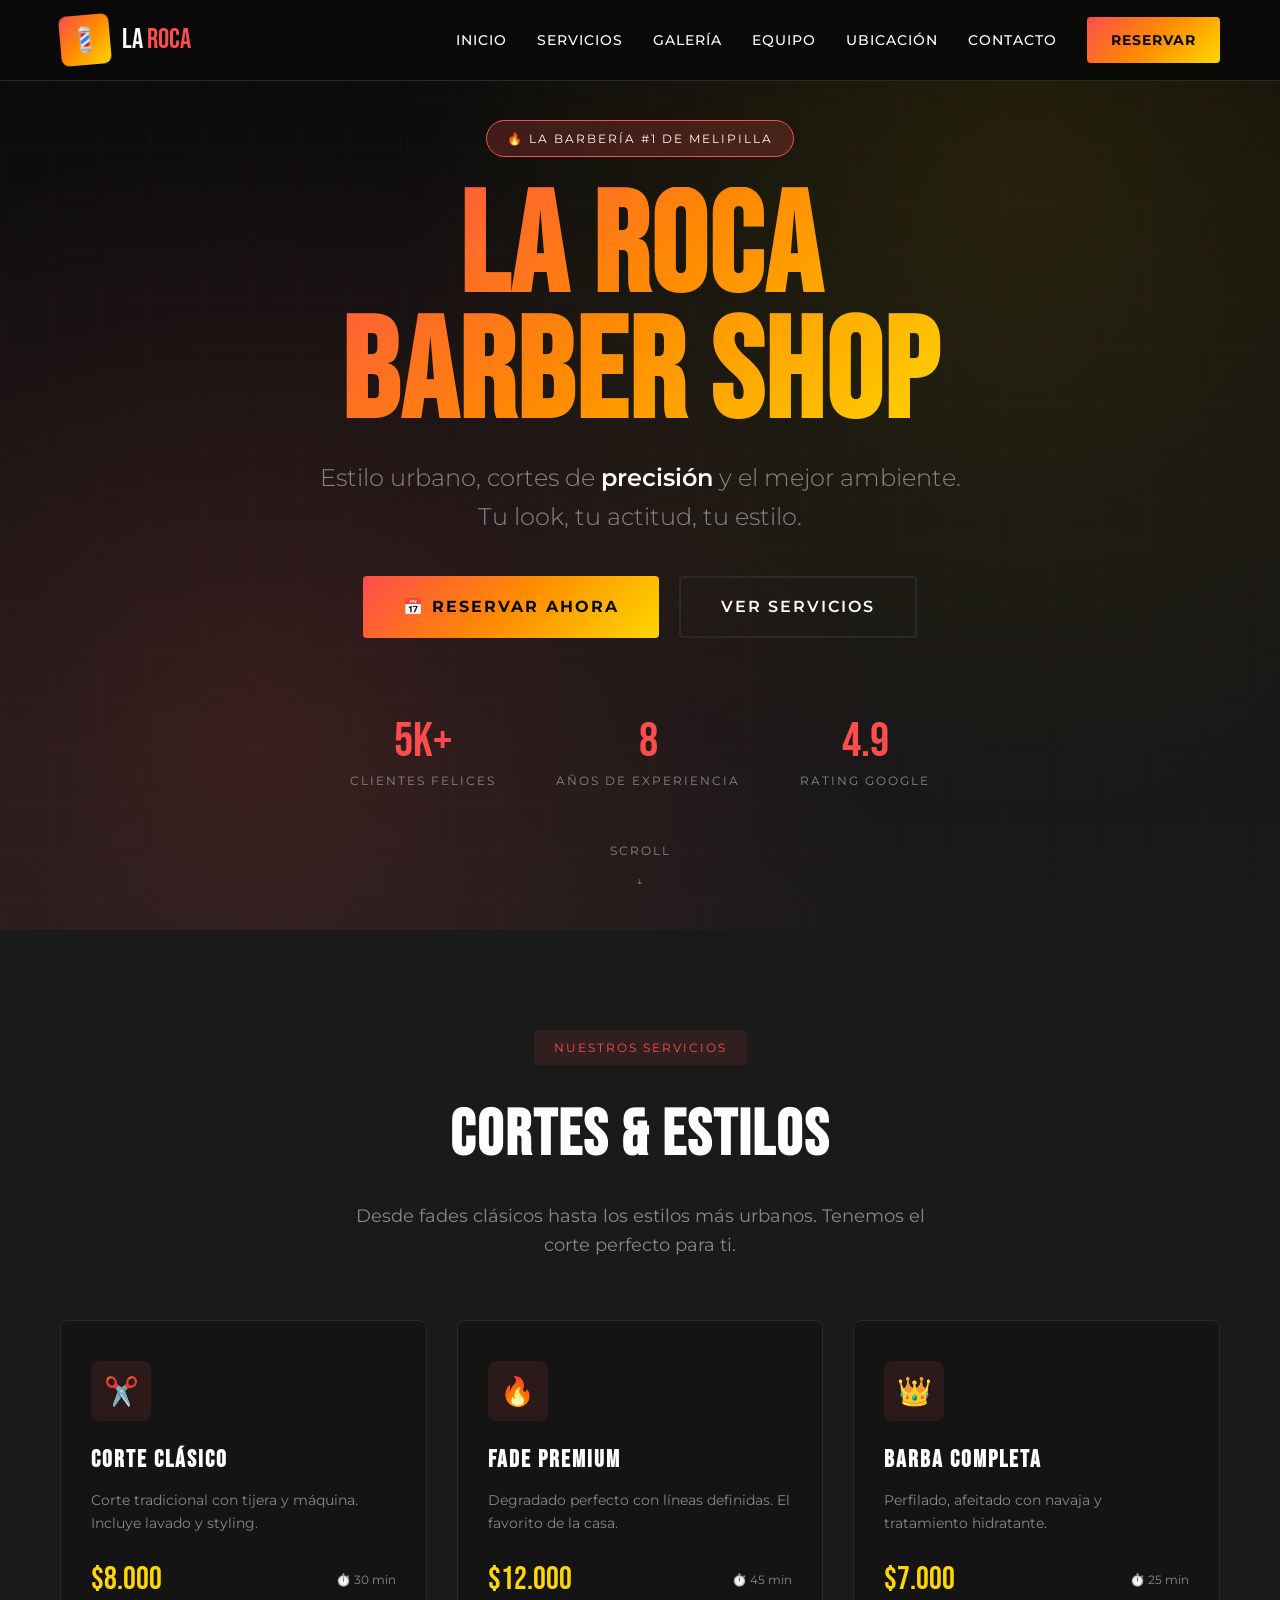
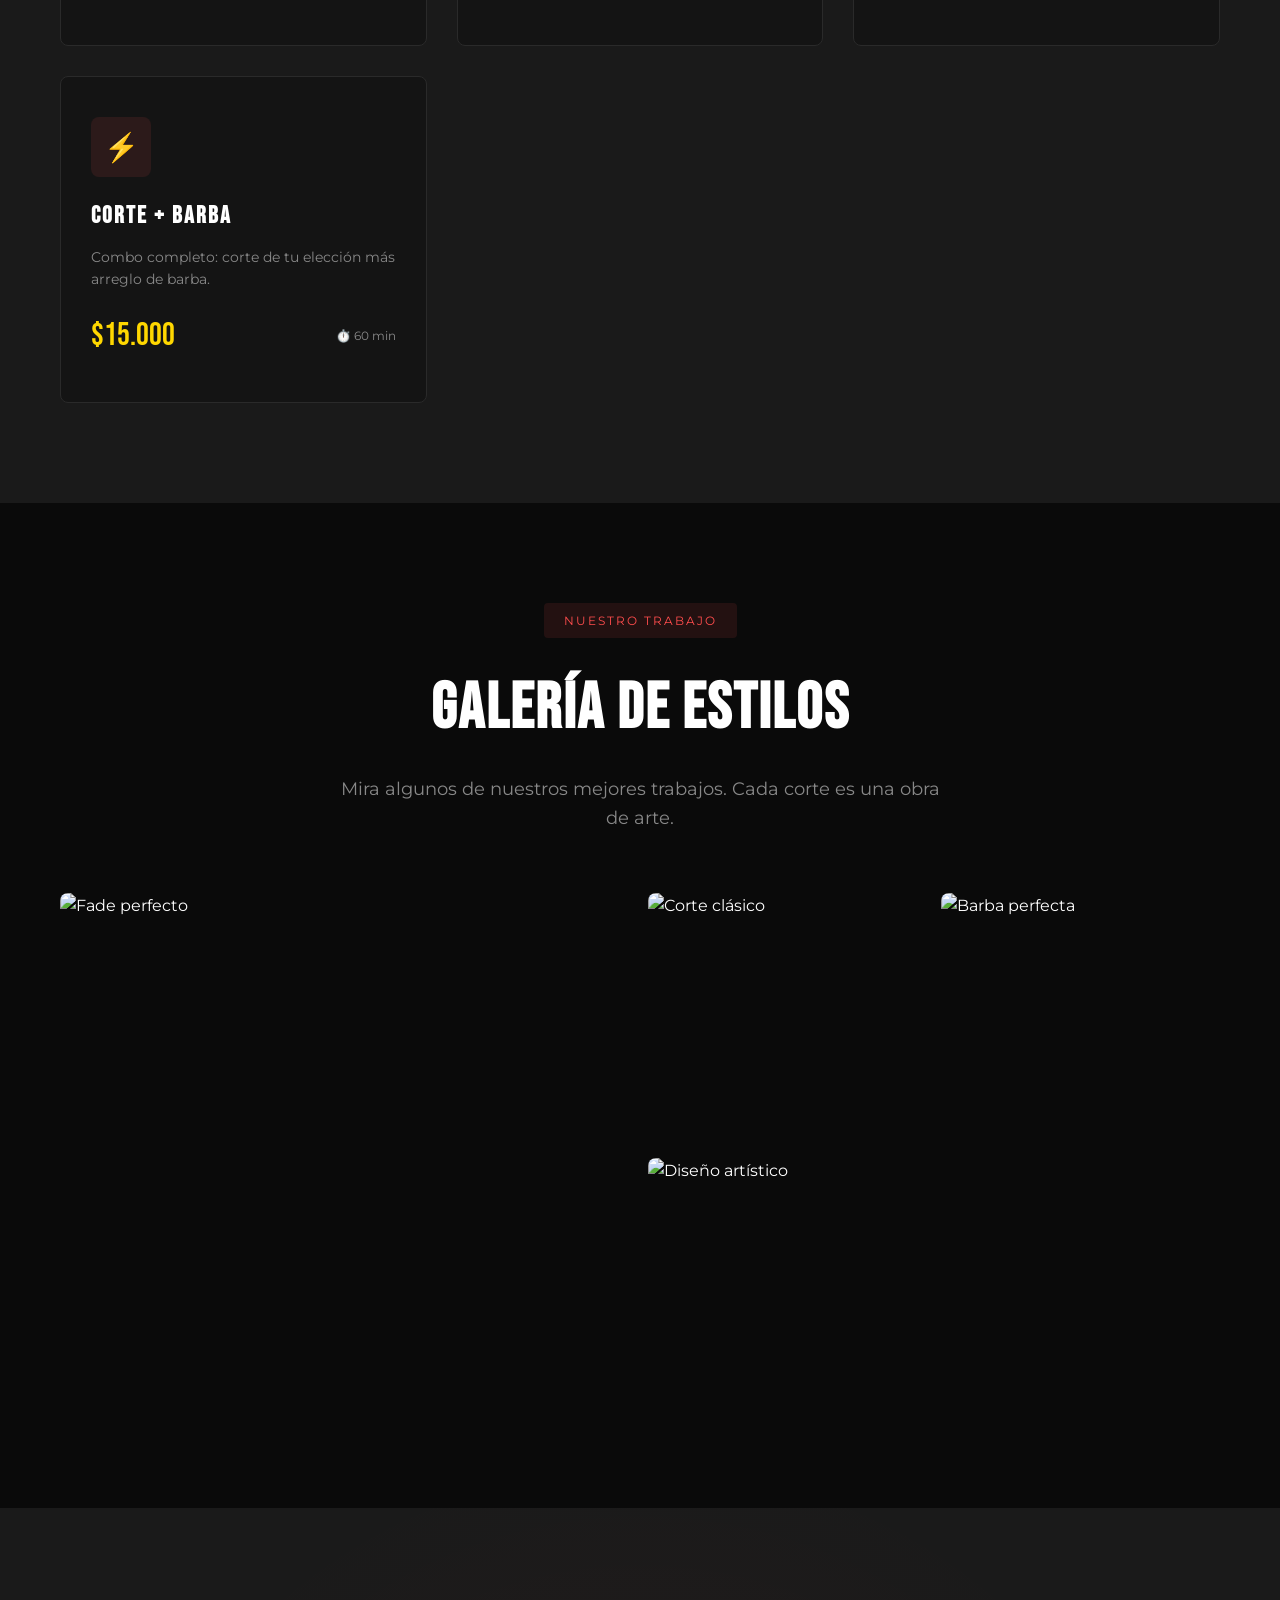
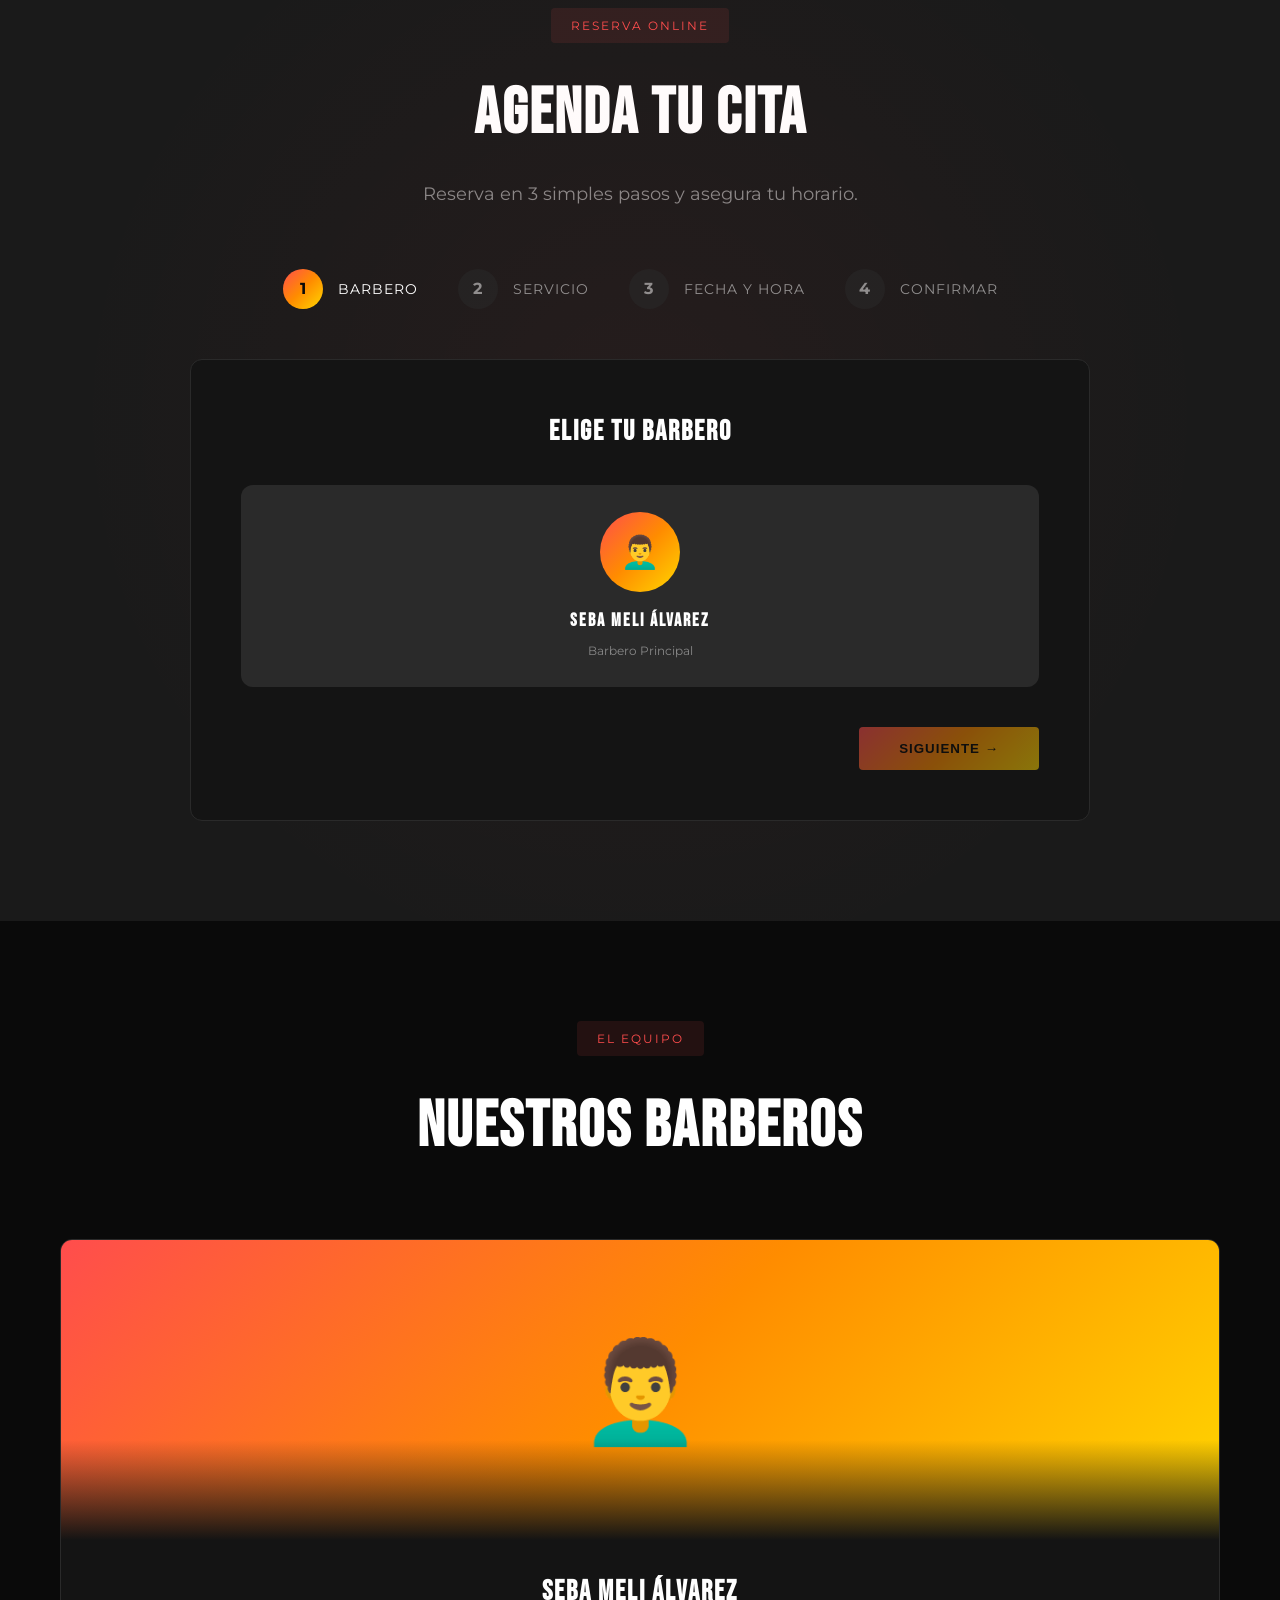
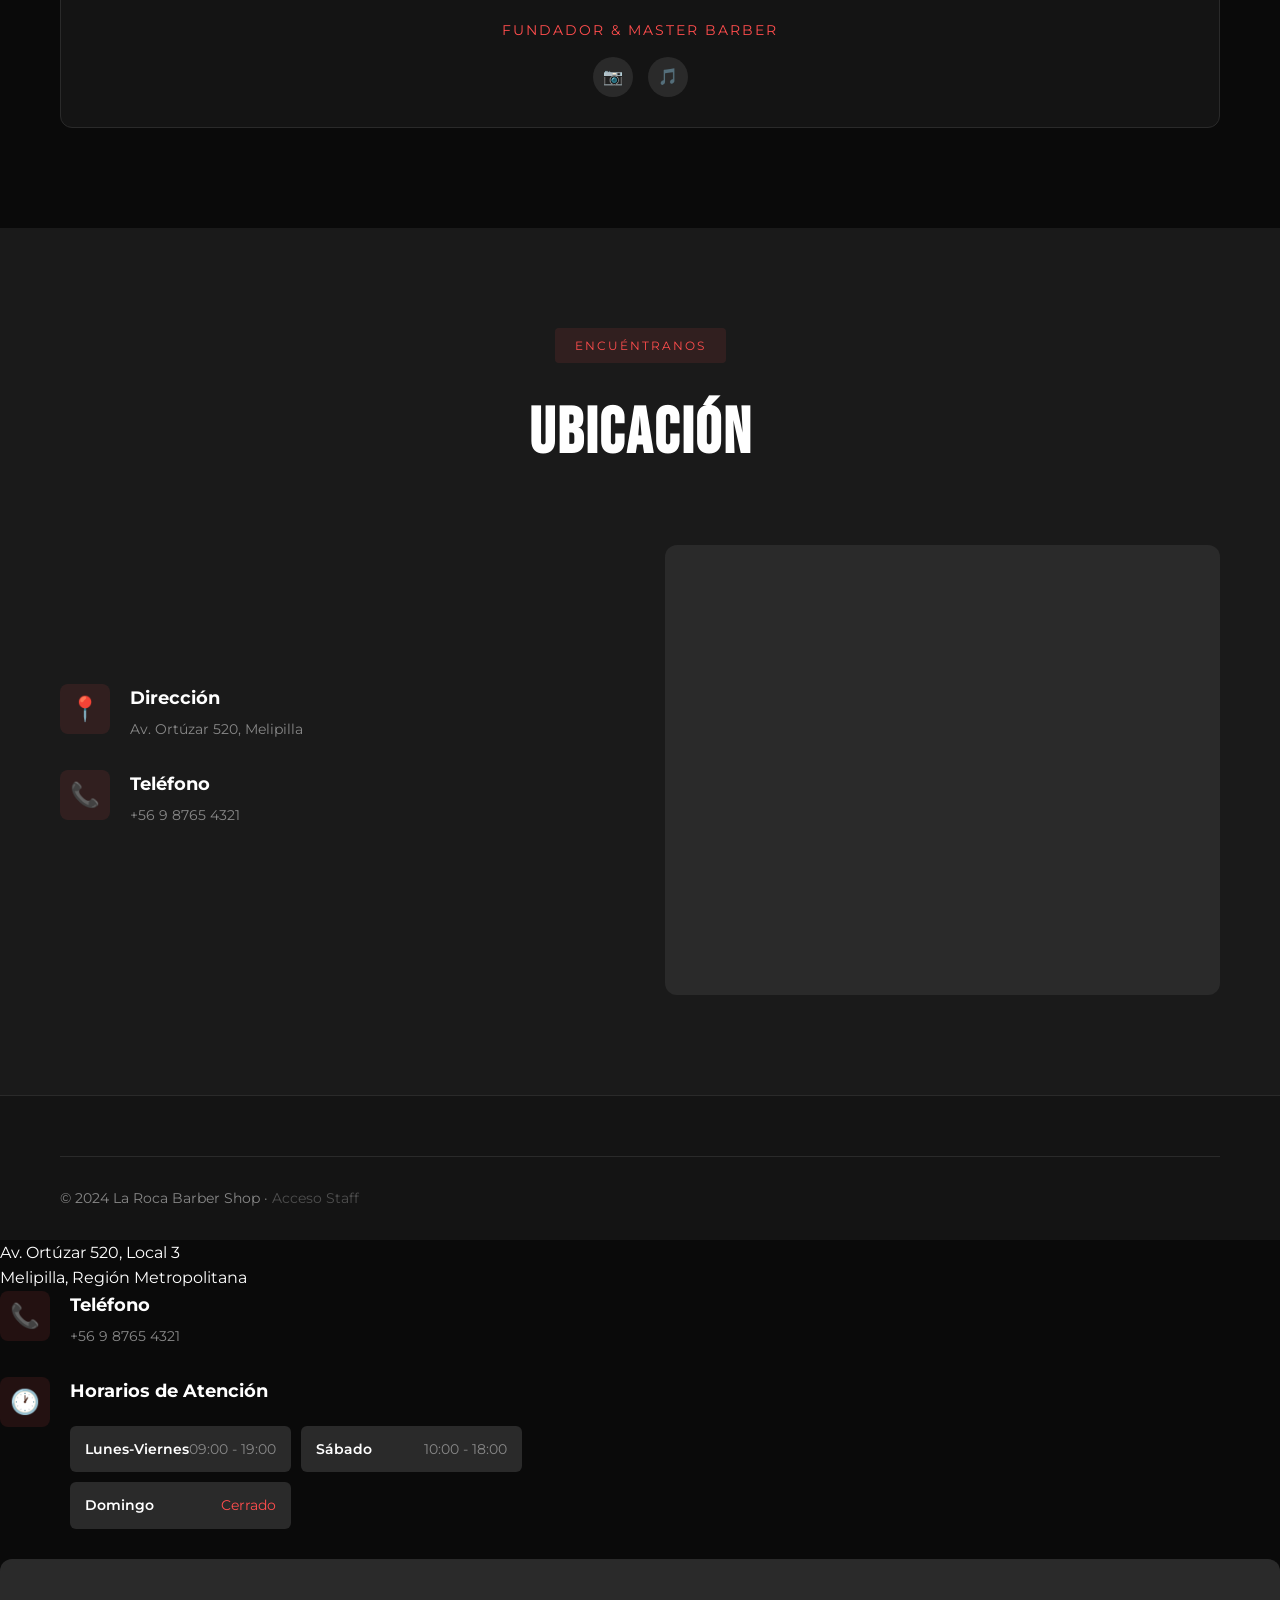
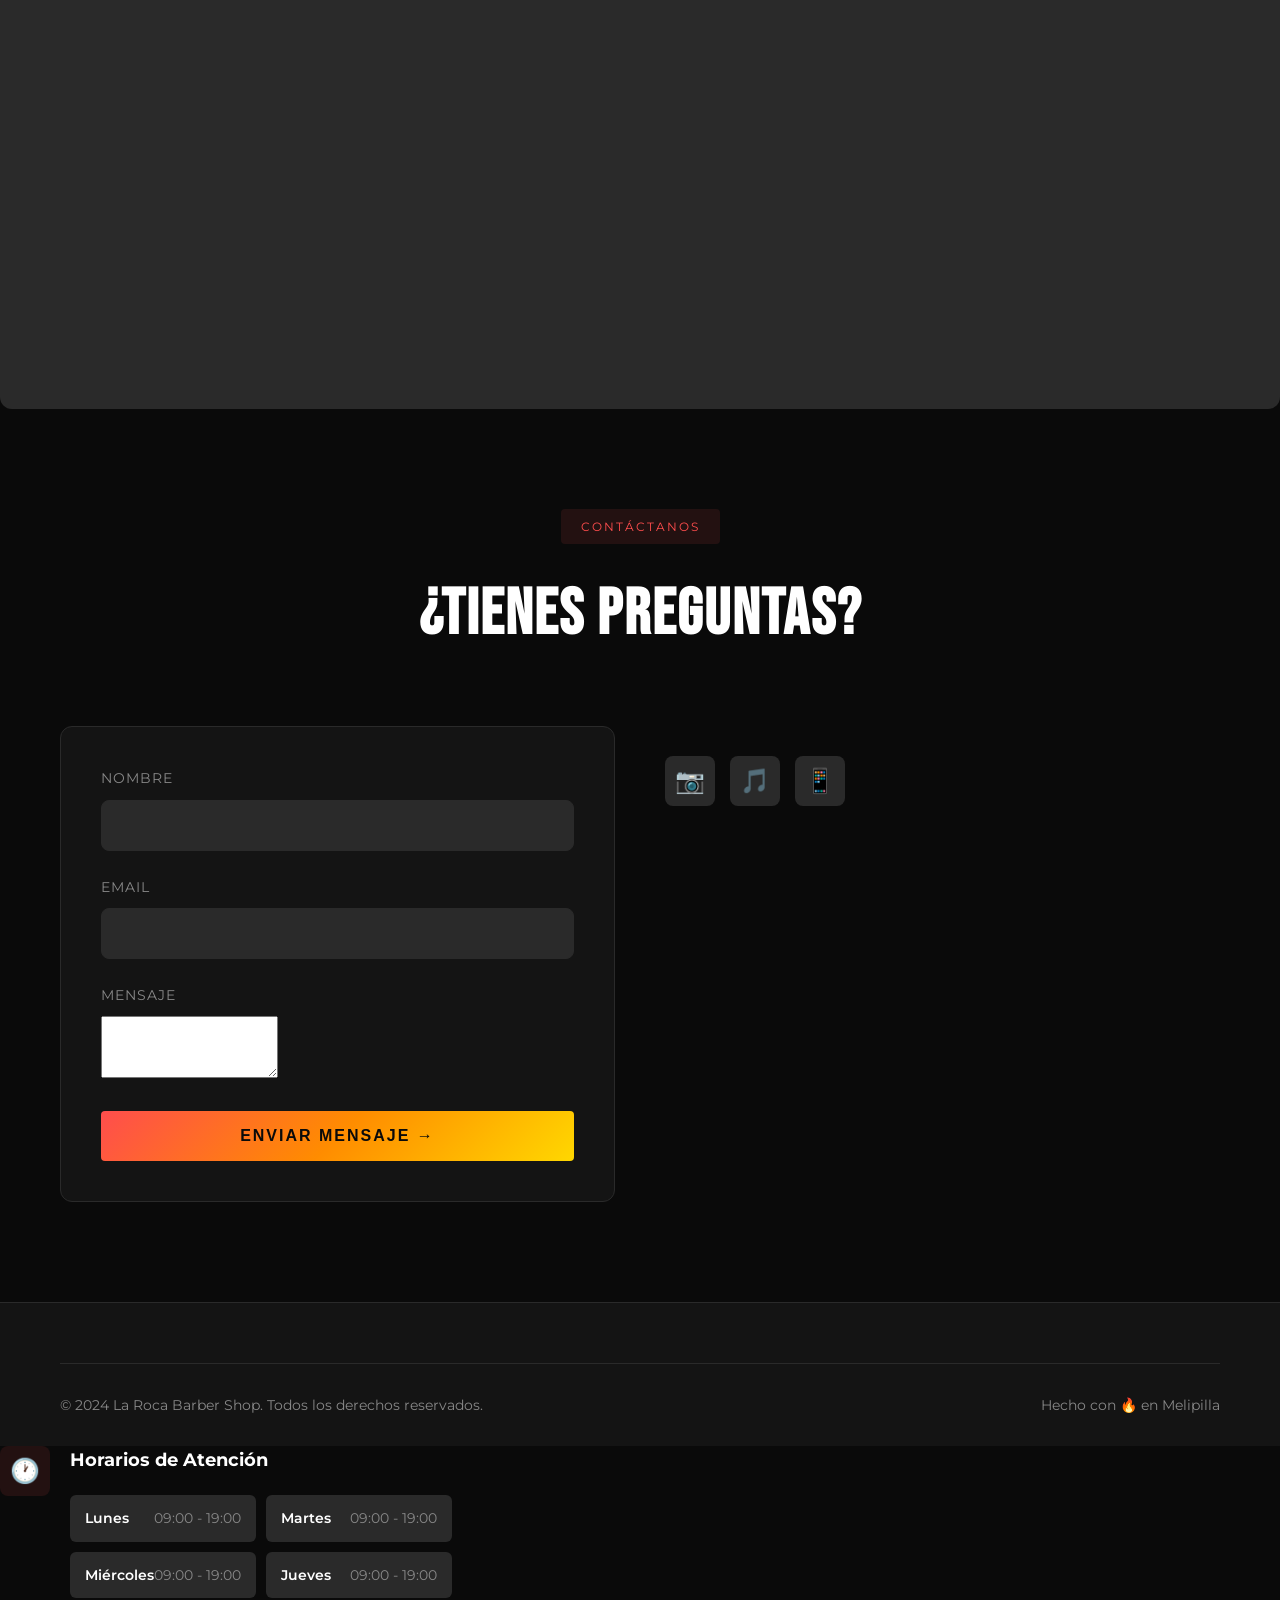
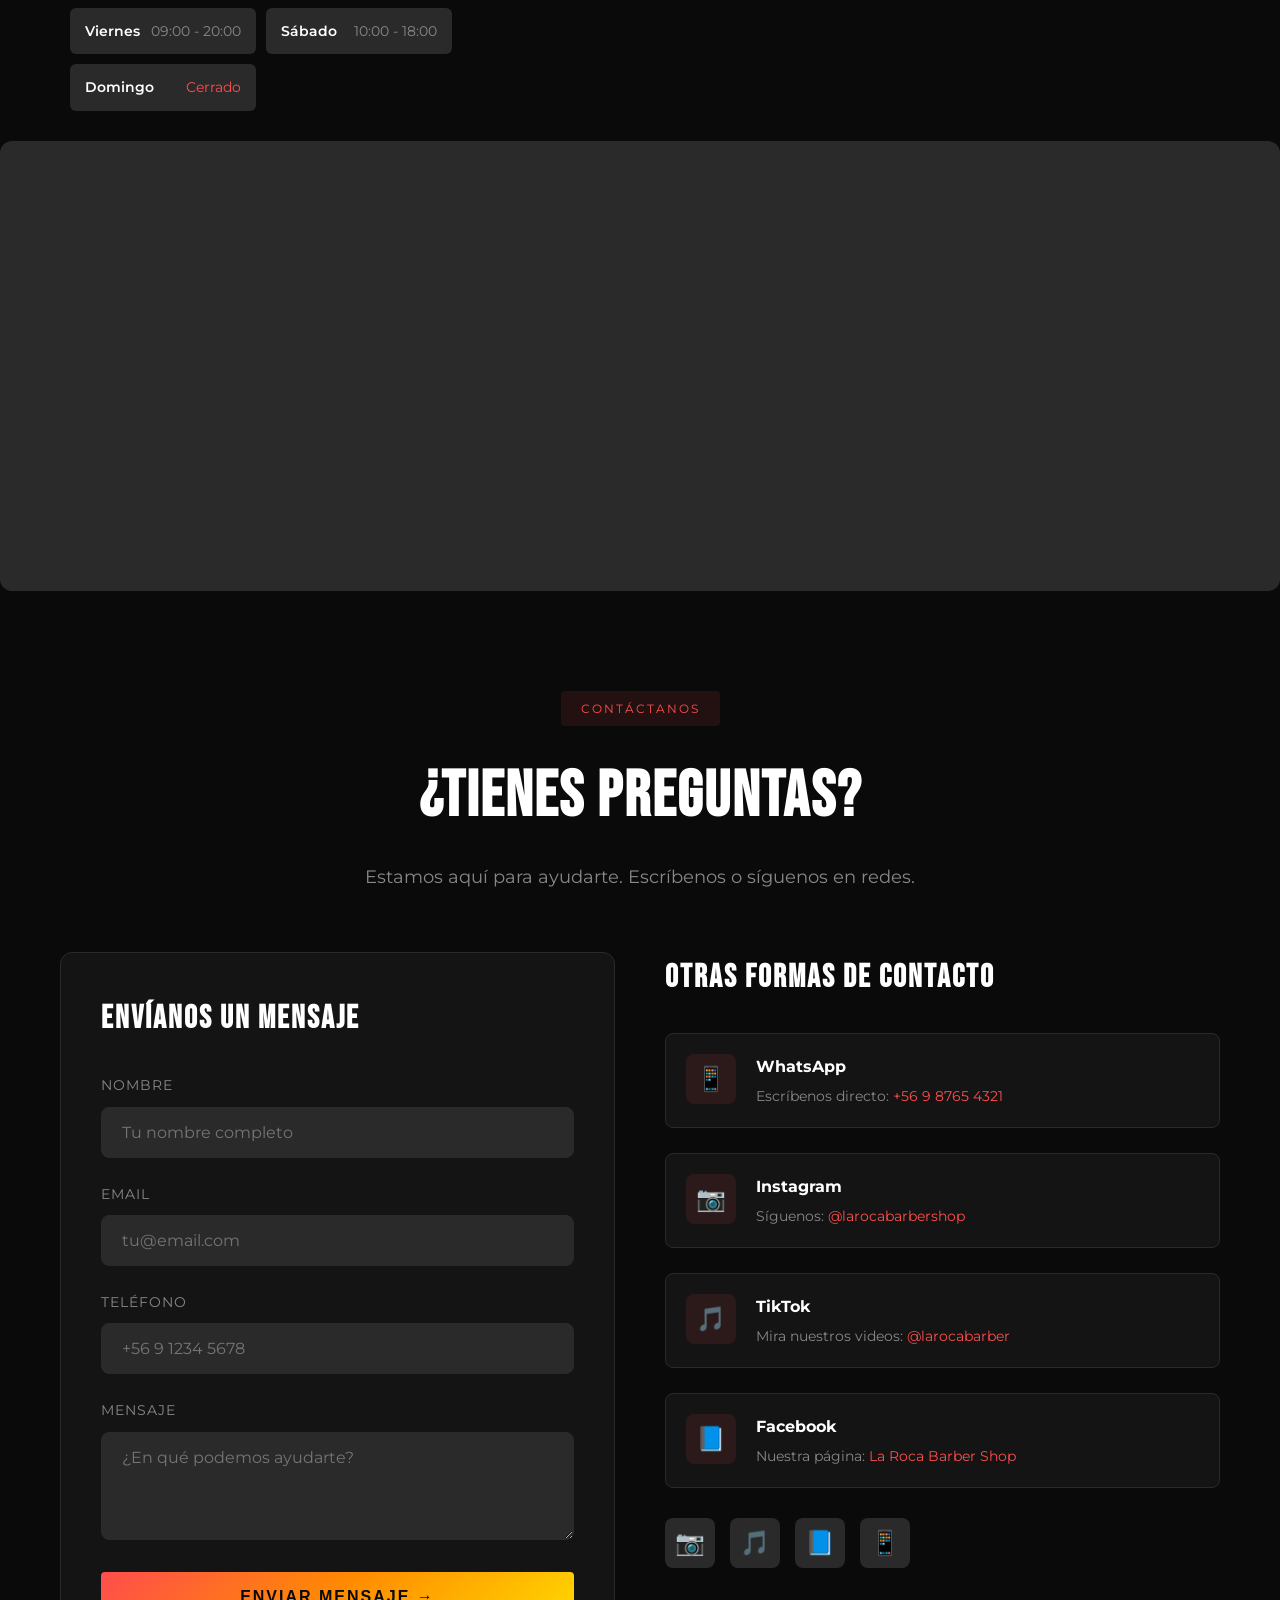
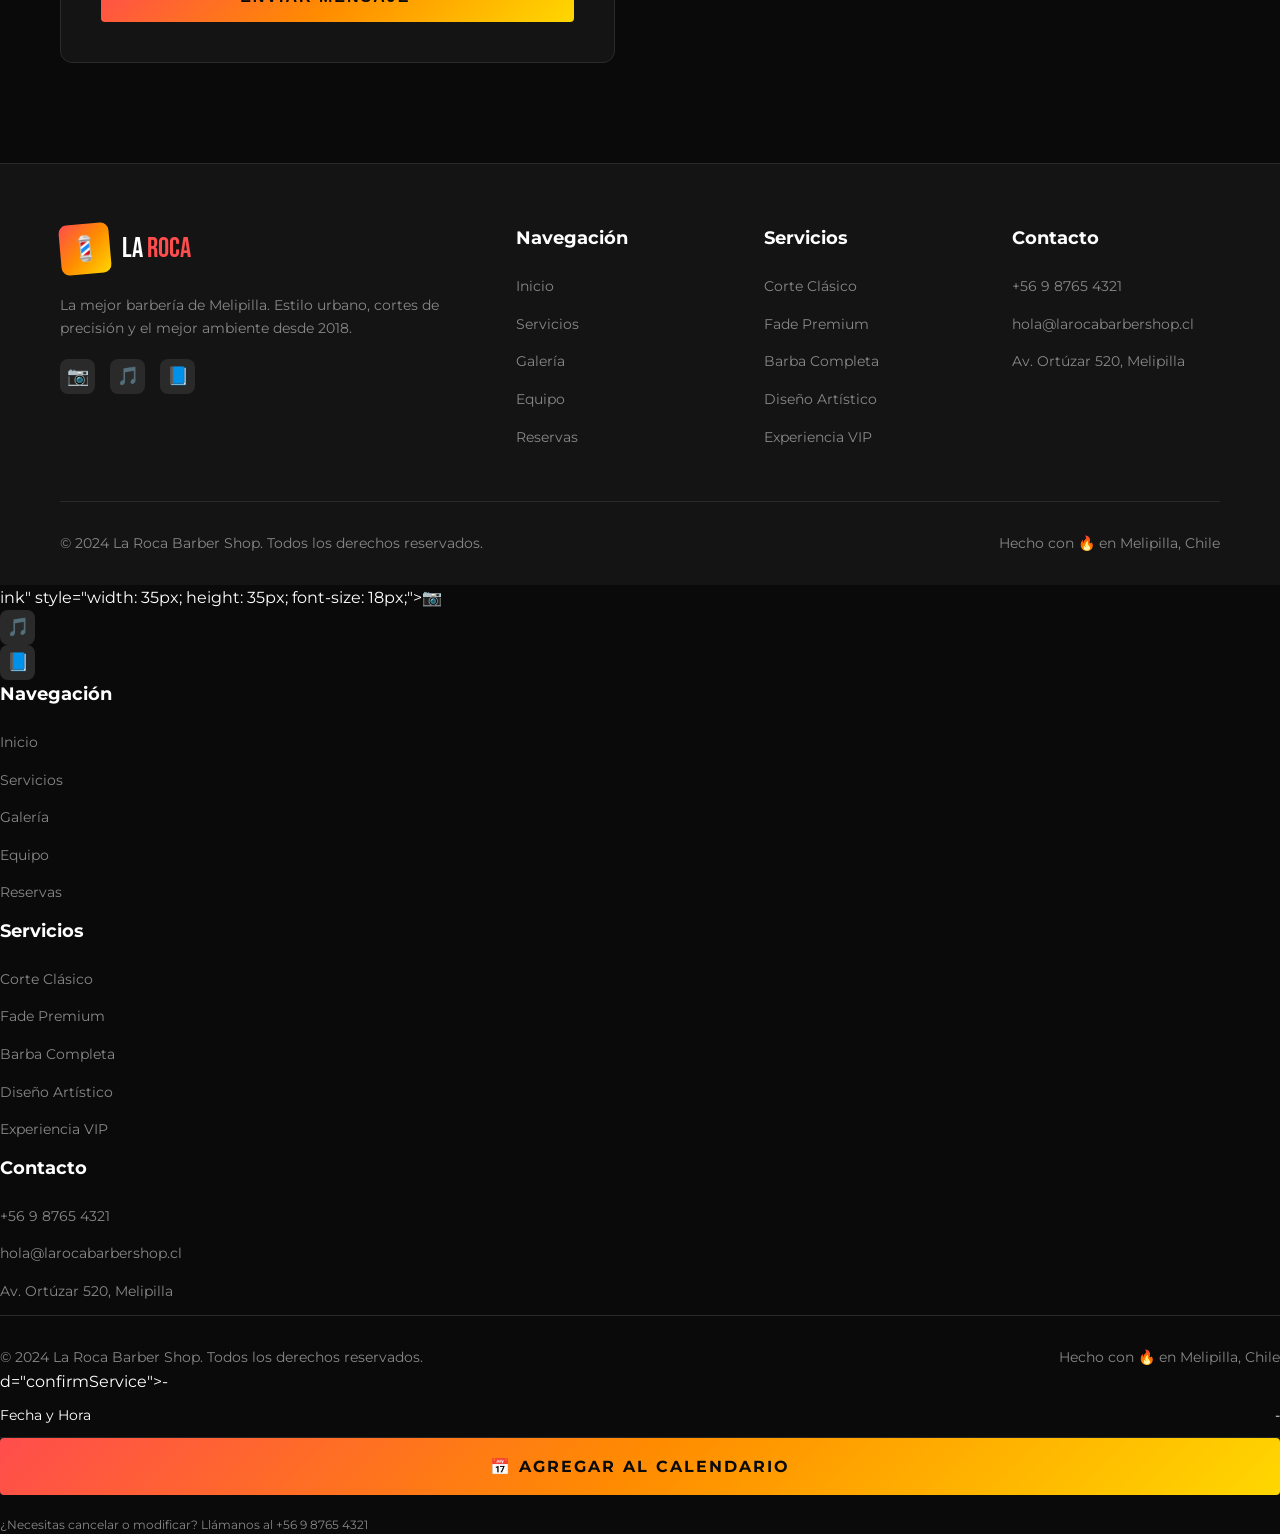
==== commit a526572e: "staff" ====
--- a/index.html
+++ b/index.html
@@ -119,24 +119,6 @@
                         <span class="service-time">⏱️ 60 min</span>
                     </div>
                 </div>
-                <div class="service-card">
-                    <div class="service-icon">🎨</div>
-                    <h3>DISEÑO ARTÍSTICO</h3>
-                    <p>Líneas, figuras y diseños personalizados en tu corte.</p>
-                    <div class="service-price">
-                        <span class="price">$5.000</span>
-                        <span class="service-time">⏱️ 20 min</span>
-                    </div>
-                </div>
-                <div class="service-card">
-                    <div class="service-icon">💎</div>
-                    <h3>EXPERIENCIA VIP</h3>
-                    <p>Corte + barba + masaje facial + productos premium.</p>
-                    <div class="service-price">
-                        <span class="price">$25.000</span>
-                        <span class="service-time">⏱️ 90 min</span>
-                    </div>
-                </div>
             </div>
         </div>
     </section>
@@ -172,12 +154,6 @@
                     <img src="https://images.unsplash.com/photo-1622286342621-4bd786c2447c?w=400&h=300&fit=crop" alt="Diseño artístico">
                     <div class="gallery-overlay">
                         <span class="gallery-tag">Diseño</span>
-                    </div>
-                </div>
-                <div class="gallery-item">
-                    <img src="https://images.unsplash.com/photo-1605497788044-5a32c7078486?w=400&h=300&fit=crop" alt="Low fade">
-                    <div class="gallery-overlay">
-                        <span class="gallery-tag">Low Fade</span>
                     </div>
                 </div>
             </div>
@@ -217,7 +193,7 @@
                     <div class="form-step active" data-step="1">
                         <h3 style="text-align: center; margin-bottom: 30px; font-size: 28px;">ELIGE TU BARBERO</h3>
                         <div class="barber-selection" id="barberList">
-                            <!-- Datos por defecto (Se mostrarán mientras carga o si falla la API) -->
+                            <!-- Datos por defecto mientras carga -->
                             <div class="barber-option" data-id="1" data-nombre="Seba Meli Álvarez">
                                 <div class="barber-avatar">👨‍🦱</div>
                                 <h4>SEBA MELI ÁLVAREZ</h4>
@@ -274,7 +250,7 @@
                         <div class="datetime-grid">
                             <div class="form-group">
                                 <label>Fecha</label>
-                                <input type="date" id="bookingDate" min="">
+                                <input type="date" id="bookingDate">
                             </div>
                             <div class="form-group">
                                 <label>Horarios Disponibles</label>
@@ -282,11 +258,9 @@
                                     <div class="time-slot" data-time="09:00">09:00</div>
                                     <div class="time-slot" data-time="10:00">10:00</div>
                                     <div class="time-slot" data-time="11:00">11:00</div>
-                                    <div class="time-slot" data-time="12:00">12:00</div>
                                     <div class="time-slot" data-time="15:00">15:00</div>
                                     <div class="time-slot" data-time="16:00">16:00</div>
                                     <div class="time-slot" data-time="17:00">17:00</div>
-                                    <div class="time-slot" data-time="18:00">18:00</div>
                                 </div>
                             </div>
                         </div>
@@ -345,7 +319,6 @@
             <div class="section-header">
                 <div class="section-tag">El Equipo</div>
                 <h2 class="section-title">NUESTROS BARBEROS</h2>
-                <p class="section-subtitle">Profesionales apasionados por su arte. Conoce a quienes harán magia con tu look.</p>
             </div>
             <div class="team-grid">
                 <div class="team-card">
@@ -353,10 +326,9 @@
                     <div class="team-info">
                         <h3>SEBA MELI ÁLVAREZ</h3>
                         <p class="team-role">Fundador & Master Barber</p>
-                        <p class="team-bio">Especialista en fades y cortes urbanos. Pasión por el detalle y la excelencia.</p>
                         <div class="team-social">
-                            <a href="#" title="Instagram">📷</a>
-                            <a href="#" title="TikTok">🎵</a>
+                            <a href="#">📷</a>
+                            <a href="#">🎵</a>
                         </div>
                     </div>
                 </div>
@@ -369,8 +341,7 @@
         <div class="container">
             <div class="section-header">
                 <div class="section-tag">Encuéntranos</div>
-                <h2 class="section-title">UBICACIÓN & HORARIOS</h2>
-                <p class="section-subtitle">Te esperamos en el corazón de Melipilla.</p>
+                <h2 class="section-title">UBICACIÓN</h2>
             </div>
             <div class="location-content">
                 <div class="location-info">
@@ -378,7 +349,49 @@
                         <div class="location-icon">📍</div>
                         <div>
                             <h4>Dirección</h4>
-                            <p>Av. Ortúzar 520, Local 3<br>Melipilla, Región Metropolitana</p>
+                            <p>Av. Ortúzar 520, Melipilla</p>
+                        </div>
+                    </div>
+                    <div class="location-item">
+                        <div class="location-icon">📞</div>
+                        <div>
+                            <h4>Teléfono</h4>
+                            <p>+56 9 8765 4321</p>
+                        </div>
+                    </div>
+                </div>
+                <div class="location-map">
+                    <iframe src="https://www.google.com/maps/embed?pb=!1m18!1m12!1m3!1d3329.8!2d-71.2133!3d-33.6867!2m3!1f0!2f0!3f0!3m2!1i1024!2i768!4f13.1!3m3!1m2!1s0x0%3A0x0!2sMelipilla%2C%20Chile!5e0!3m2!1ses!2scl!4v1234567890" allowfullscreen="" loading="lazy"></iframe>
+                </div>
+            </div>
+        </div>
+    </section>
+    
+    <!-- FOOTER -->
+    <footer>
+        <div class="container">
+            <div class="footer-bottom">
+                <p>© 2024 La Roca Barber Shop · <a href="admin.html" style="color: inherit; text-decoration: none; opacity: 0.5;">Acceso Staff</a></p>
+            </div>
+        </div>
+    </footer>
+    
+    <!-- CONFIRMATION MODAL -->
+    <div class="modal" id="confirmationModal">
+        <div class="modal-content">
+            <button class="modal-close" id="modalClose">✕</button>
+            <div class="modal-icon">✓</div>
+            <h2>RESERVA EXITOSA</h2>
+            <div class="confirmation-details">
+                <div class="confirmation-item"><span>Código</span><span id="bookingCode">-</span></div>
+                <div class="confirmation-item"><span>Barbero</span><span id="confirmBarber">-</span></div>
+                <div class="confirmation-item"><span>Hora</span><span id="confirmDateTime">-</span></div>
+            </div>
+        </div>
+    </div>
+    <script src="script.js"></script>
+</body>
+</html>            <p>Av. Ortúzar 520, Local 3<br>Melipilla, Región Metropolitana</p>
                         </div>
                     </div>
                     <div class="location-item">
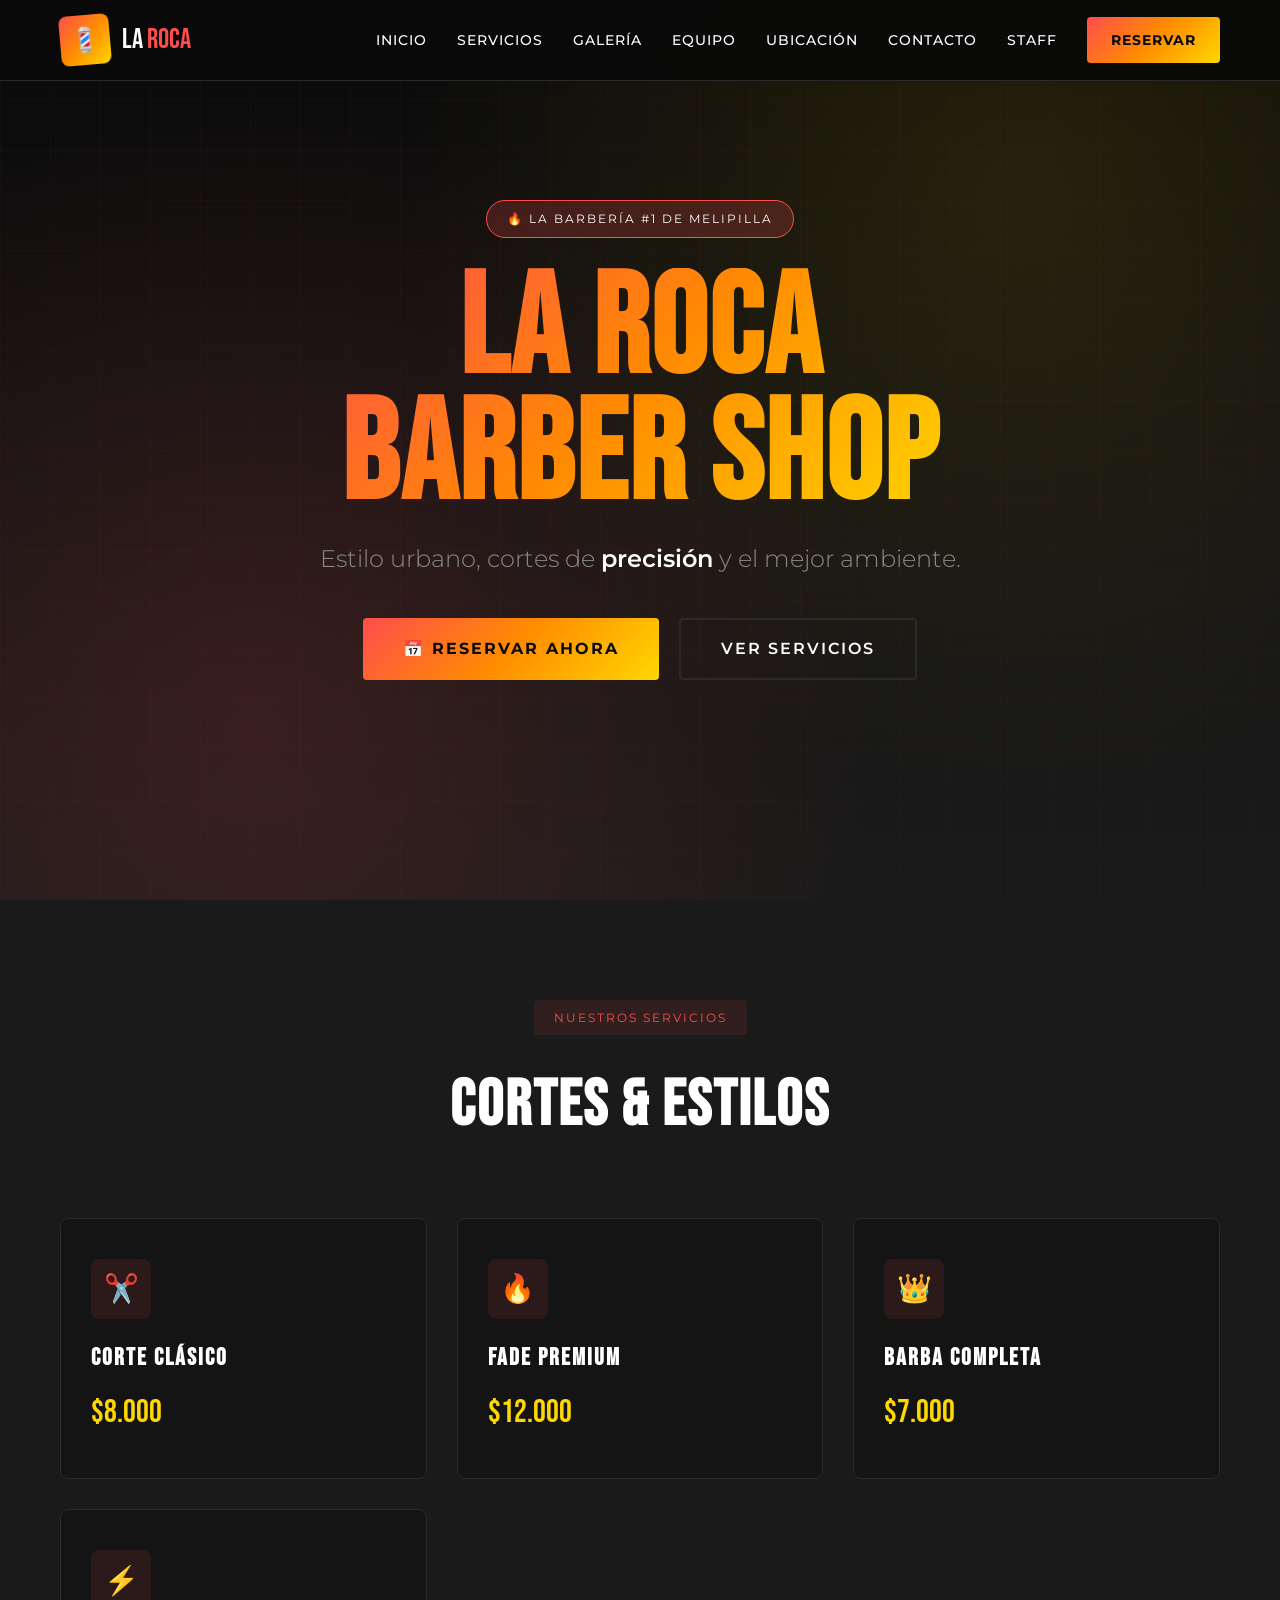
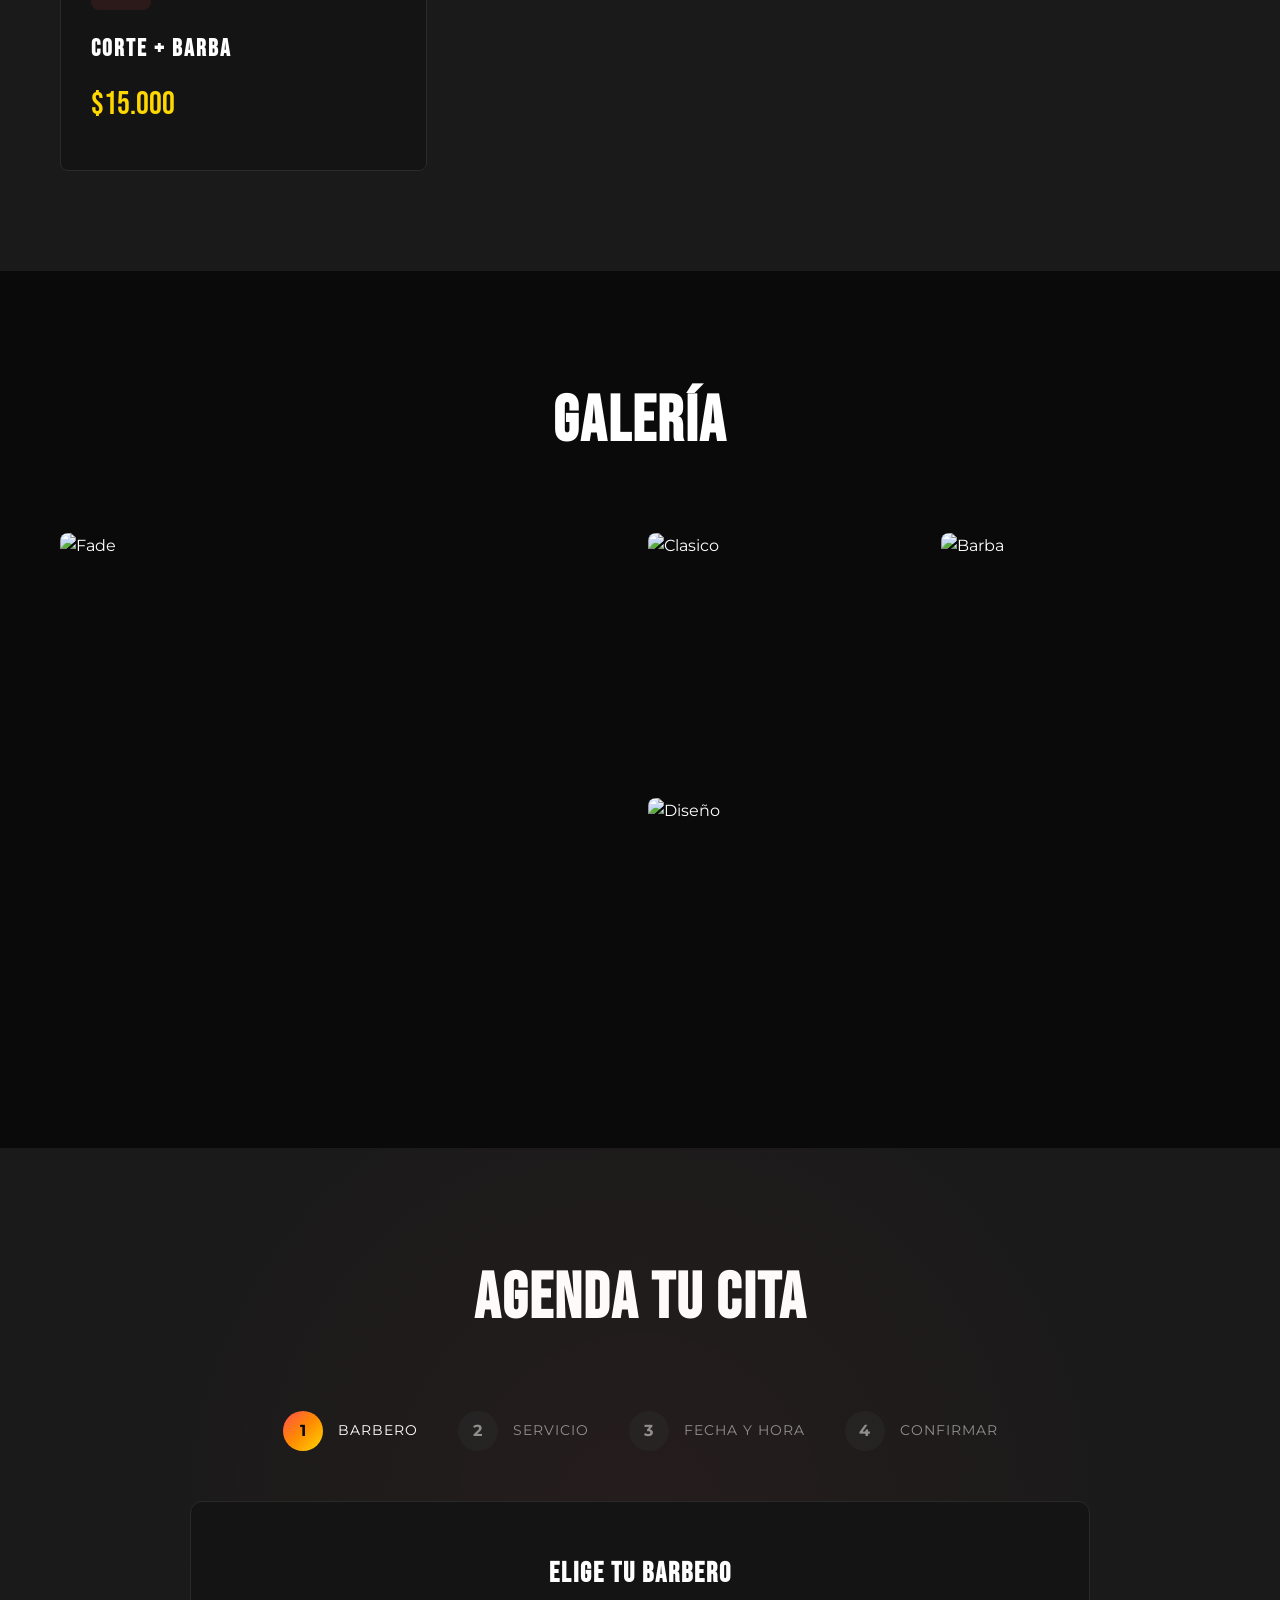
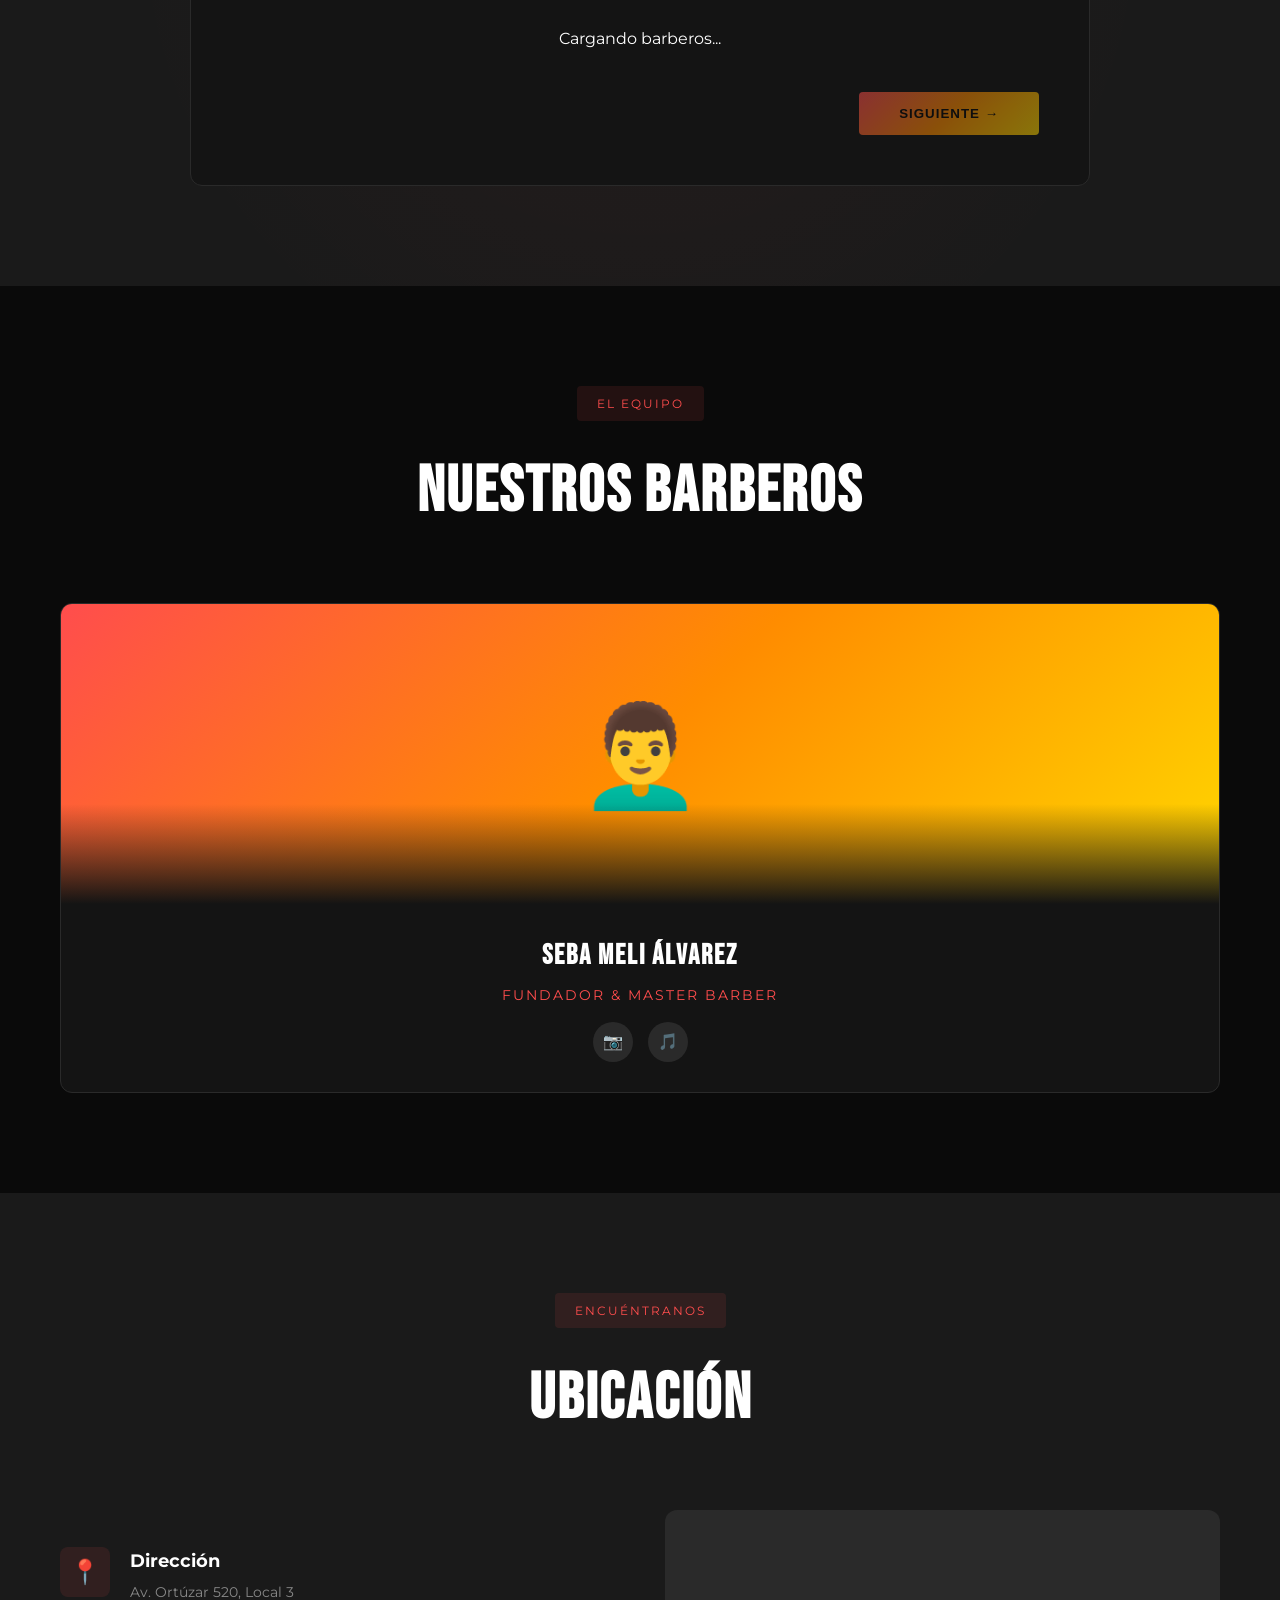
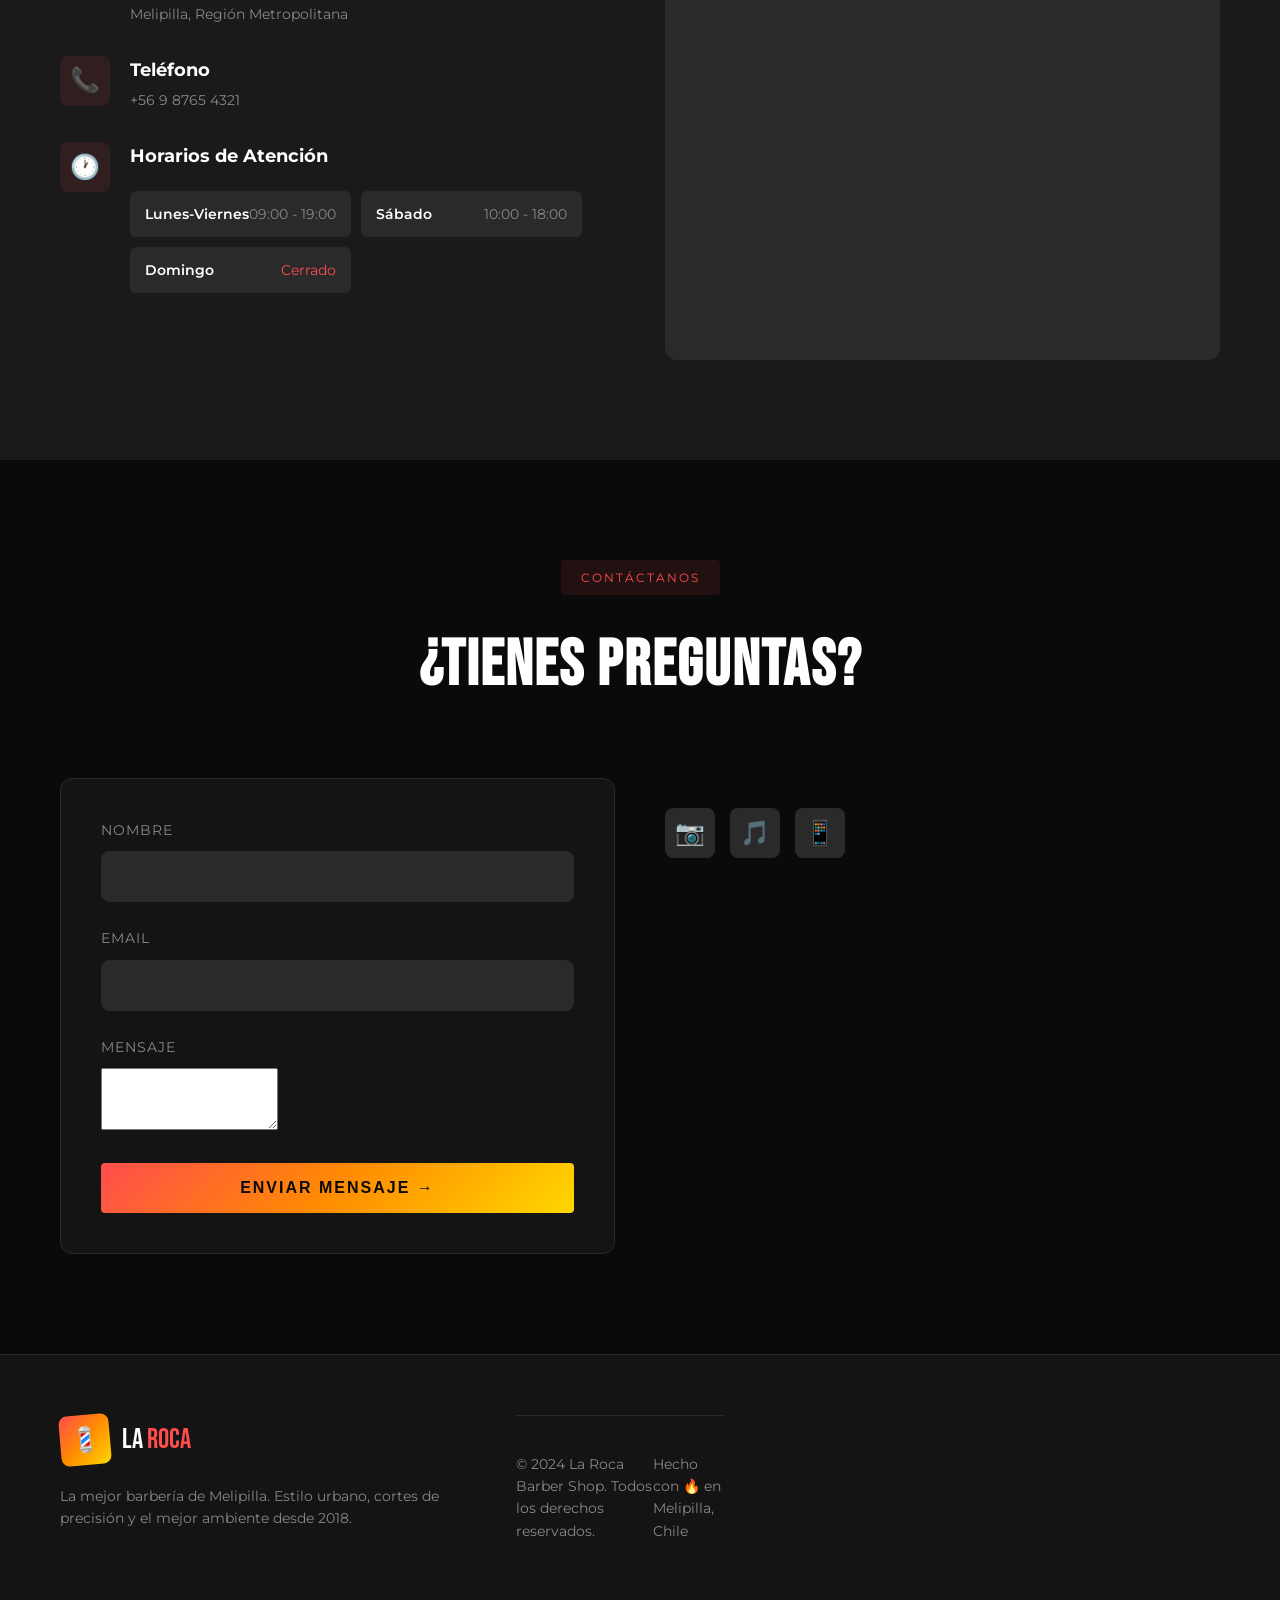
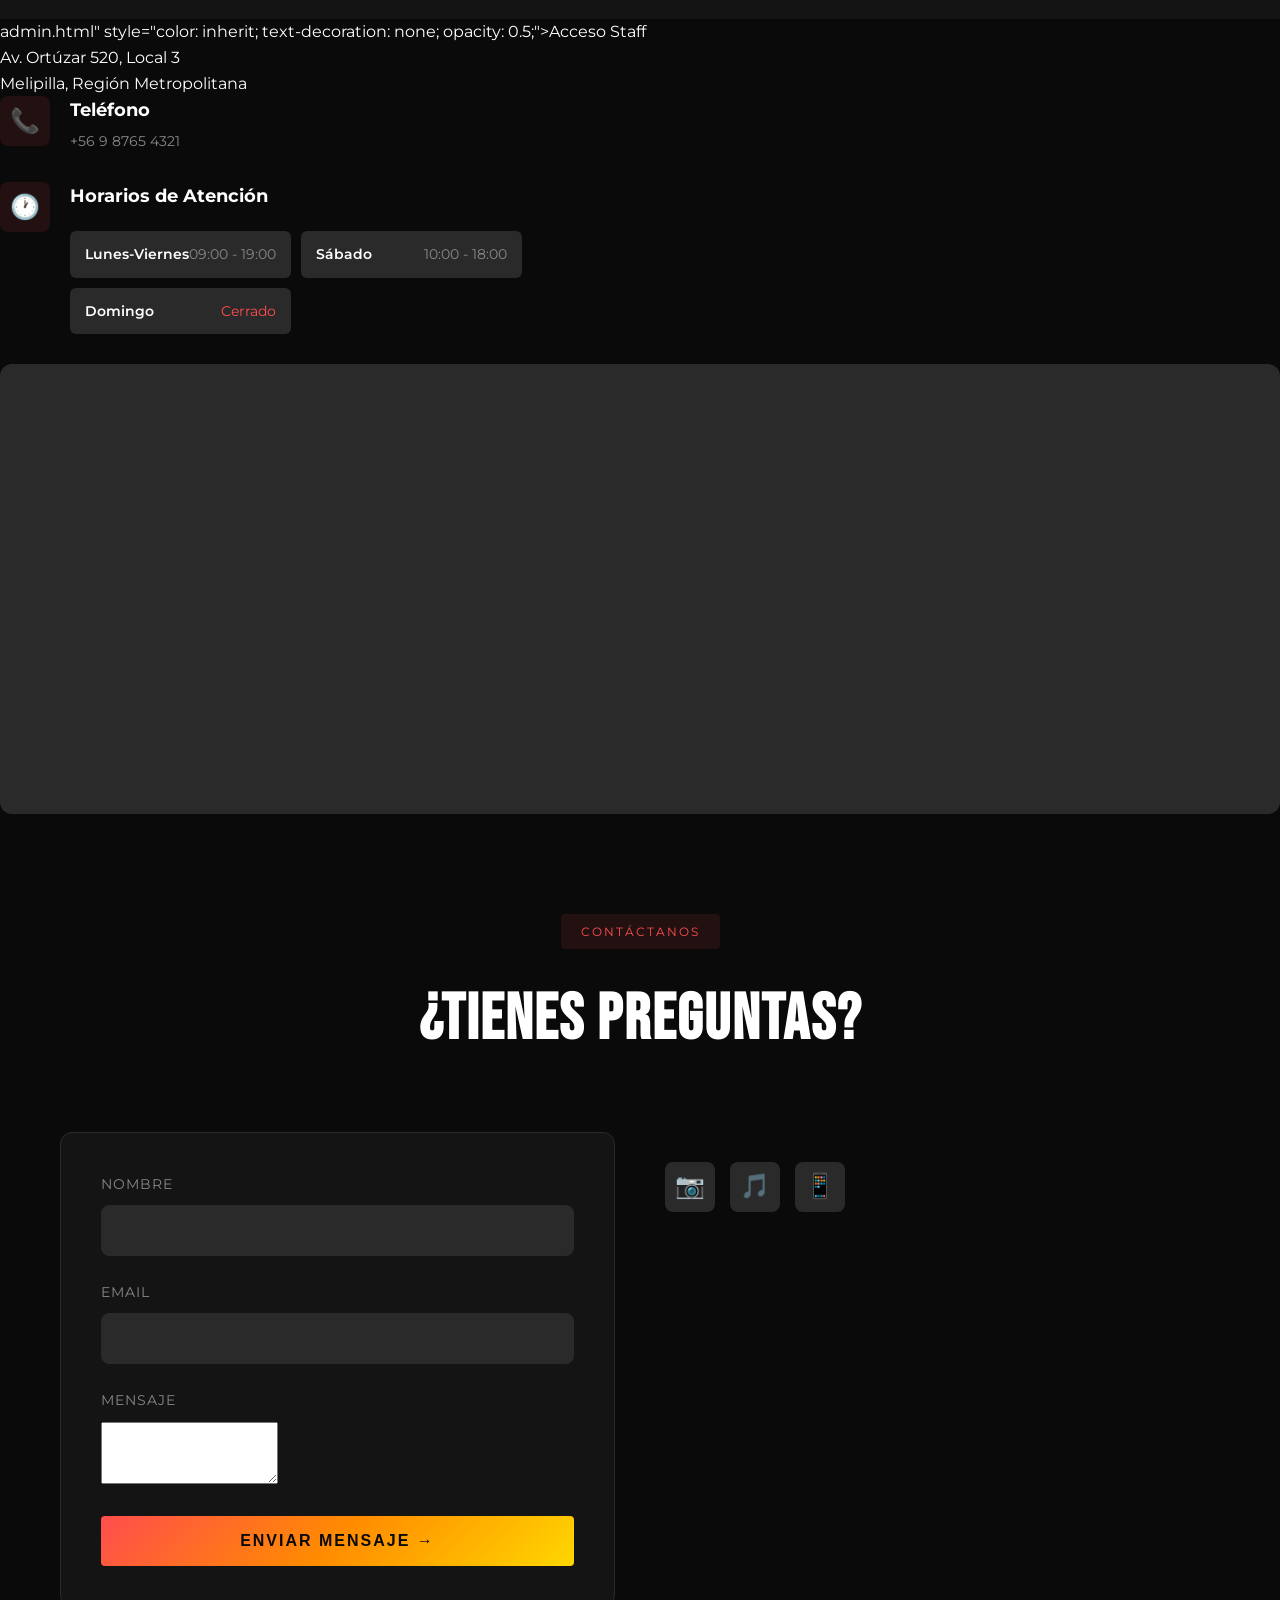
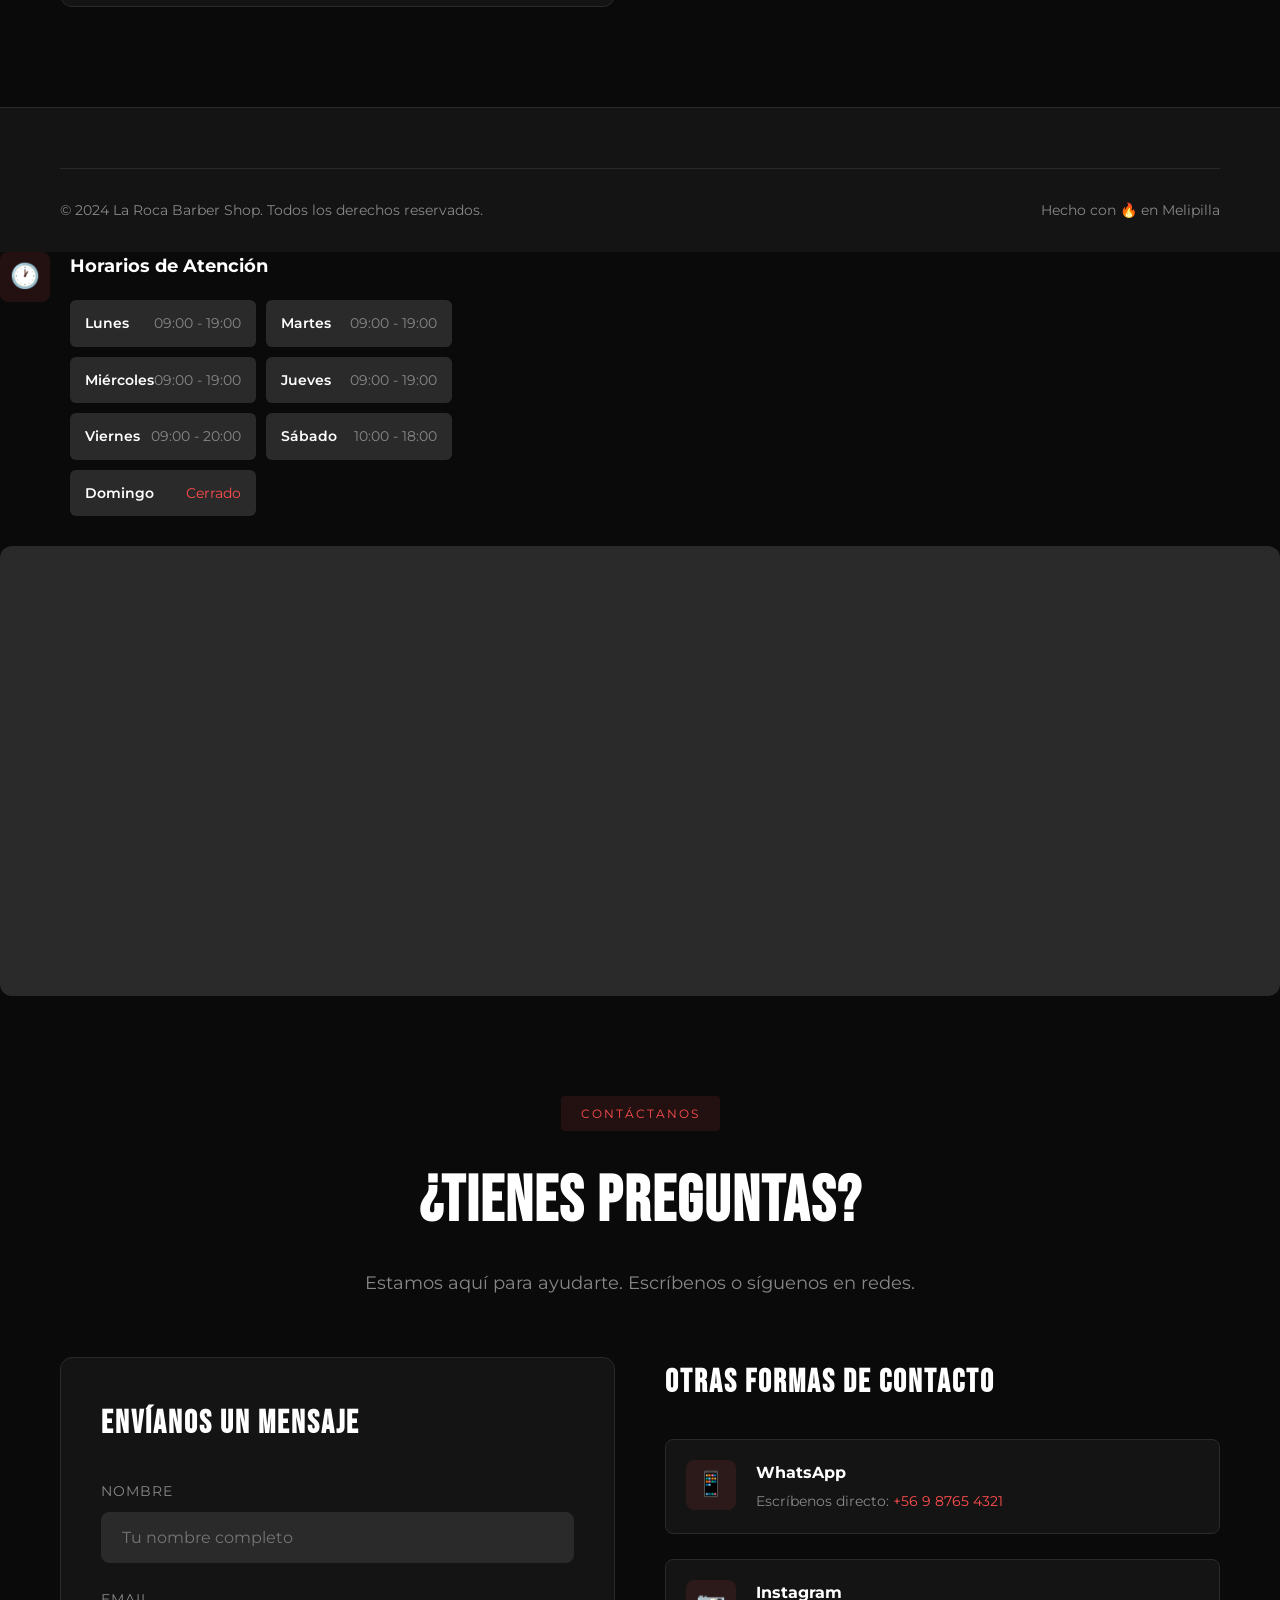
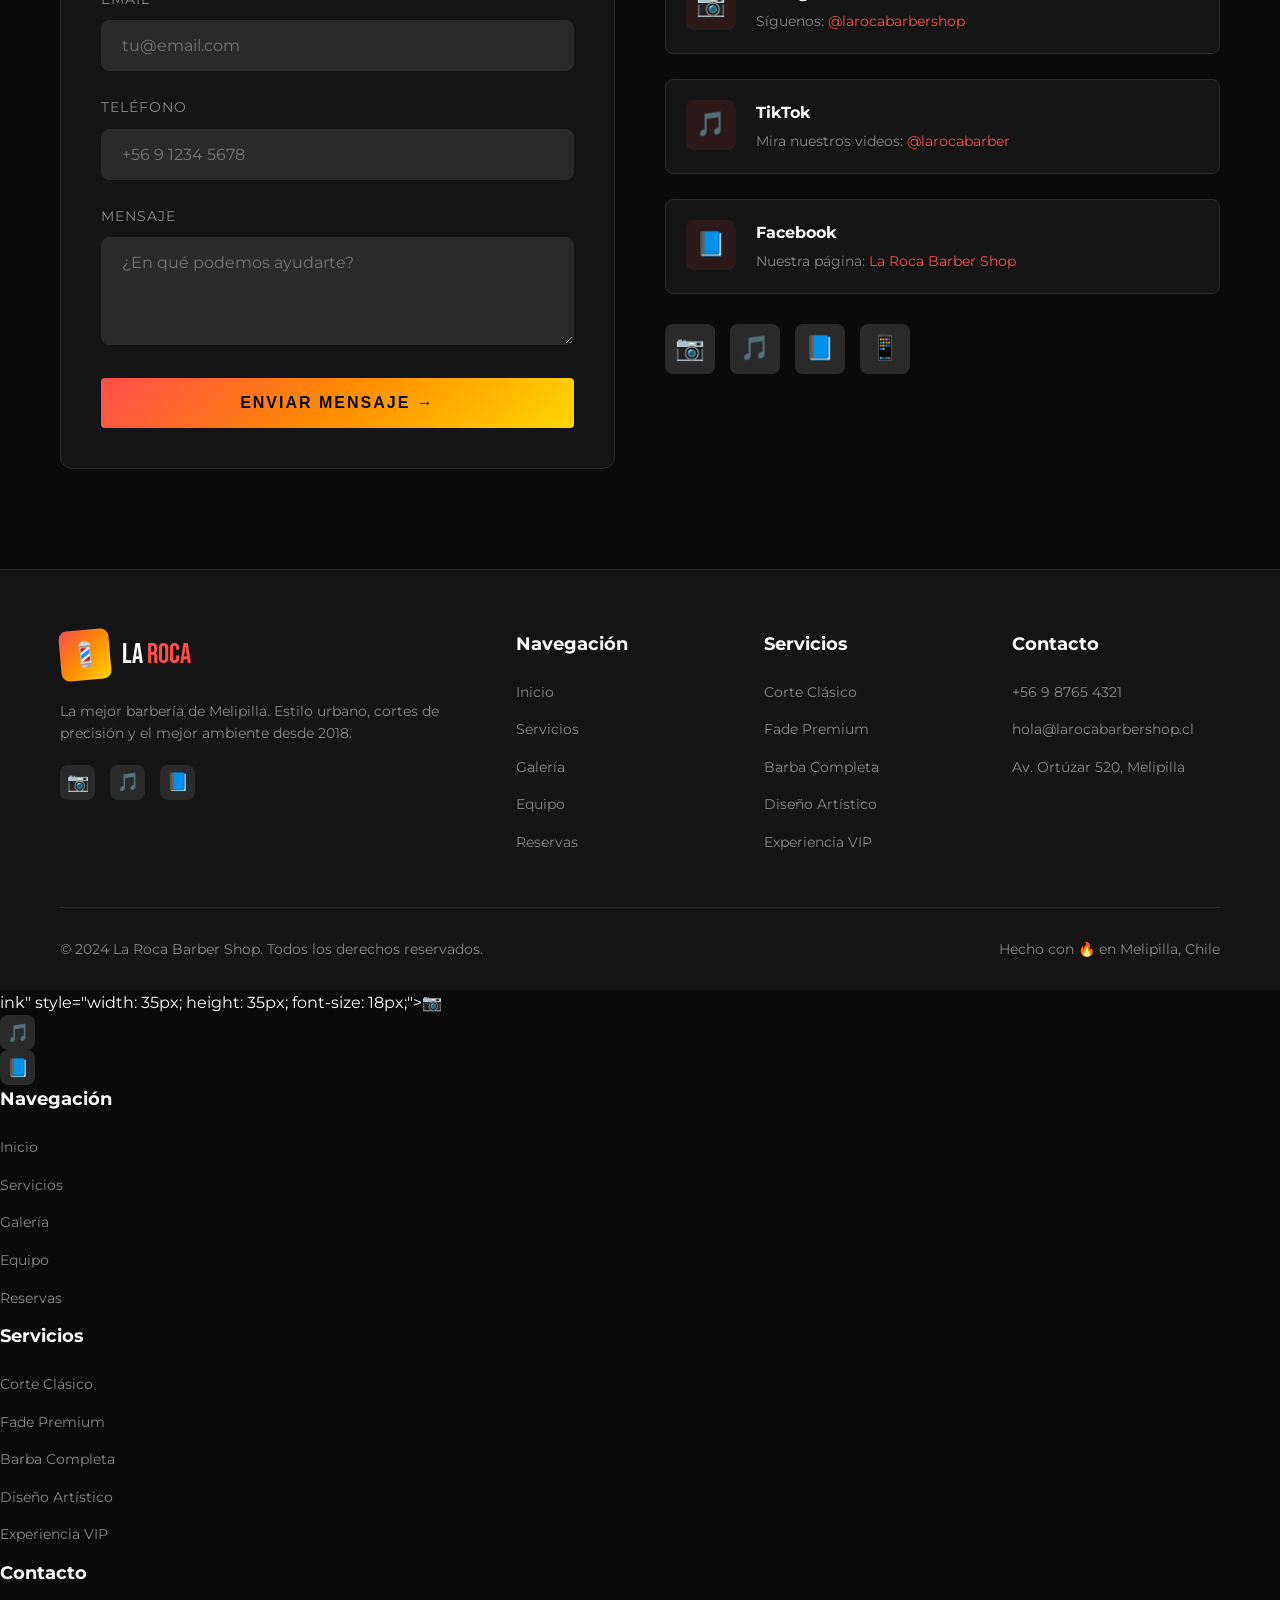
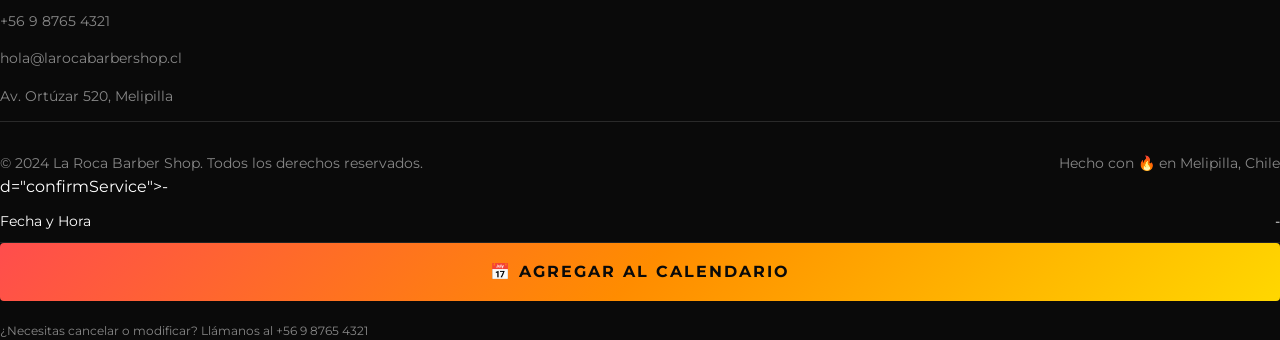
==== commit 5fe8ebc3: "Correciones" ====
--- a/index.html
+++ b/index.html
@@ -26,6 +26,7 @@
                     <a href="#equipo">Equipo</a>
                     <a href="#ubicacion">Ubicación</a>
                     <a href="#contacto">Contacto</a>
+                    <a href="admin.html" class="nav-staff">Staff</a>
                     <a href="#reservas" class="btn-reserva">Reservar</a>
                 </nav>
                 <div class="menu-toggle" id="menuToggle">
@@ -43,34 +44,11 @@
         <div class="hero-content">
             <div class="hero-badge">🔥 La barbería #1 de Melipilla</div>
             <h1>LA ROCA<br>BARBER SHOP</h1>
-            <p class="hero-subtitle">
-                Estilo urbano, cortes de <strong>precisión</strong> y el mejor ambiente.<br>
-                Tu look, tu actitud, tu estilo.
-            </p>
+            <p class="hero-subtitle">Estilo urbano, cortes de <strong>precisión</strong> y el mejor ambiente.</p>
             <div class="hero-buttons">
-                <a href="#reservas" class="btn-primary">
-                    📅 Reservar Ahora
-                </a>
+                <a href="#reservas" class="btn-primary">📅 Reservar Ahora</a>
                 <a href="#servicios" class="btn-secondary">Ver Servicios</a>
             </div>
-            <div class="hero-stats">
-                <div class="stat">
-                    <div class="stat-number">5K+</div>
-                    <div class="stat-label">Clientes Felices</div>
-                </div>
-                <div class="stat">
-                    <div class="stat-number">8</div>
-                    <div class="stat-label">Años de Experiencia</div>
-                </div>
-                <div class="stat">
-                    <div class="stat-number">4.9</div>
-                    <div class="stat-label">Rating Google</div>
-                </div>
-            </div>
-        </div>
-        <div class="scroll-indicator">
-            <span>Scroll</span>
-            <span>↓</span>
         </div>
     </section>
     
@@ -80,44 +58,27 @@
             <div class="section-header">
                 <div class="section-tag">Nuestros Servicios</div>
                 <h2 class="section-title">CORTES & ESTILOS</h2>
-                <p class="section-subtitle">Desde fades clásicos hasta los estilos más urbanos. Tenemos el corte perfecto para ti.</p>
             </div>
             <div class="services-grid">
                 <div class="service-card">
                     <div class="service-icon">✂️</div>
                     <h3>CORTE CLÁSICO</h3>
-                    <p>Corte tradicional con tijera y máquina. Incluye lavado y styling.</p>
-                    <div class="service-price">
-                        <span class="price">$8.000</span>
-                        <span class="service-time">⏱️ 30 min</span>
-                    </div>
+                    <div class="service-price"><span class="price">$8.000</span></div>
                 </div>
                 <div class="service-card">
                     <div class="service-icon">🔥</div>
                     <h3>FADE PREMIUM</h3>
-                    <p>Degradado perfecto con líneas definidas. El favorito de la casa.</p>
-                    <div class="service-price">
-                        <span class="price">$12.000</span>
-                        <span class="service-time">⏱️ 45 min</span>
-                    </div>
+                    <div class="service-price"><span class="price">$12.000</span></div>
                 </div>
                 <div class="service-card">
                     <div class="service-icon">👑</div>
                     <h3>BARBA COMPLETA</h3>
-                    <p>Perfilado, afeitado con navaja y tratamiento hidratante.</p>
-                    <div class="service-price">
-                        <span class="price">$7.000</span>
-                        <span class="service-time">⏱️ 25 min</span>
-                    </div>
+                    <div class="service-price"><span class="price">$7.000</span></div>
                 </div>
                 <div class="service-card">
                     <div class="service-icon">⚡</div>
                     <h3>CORTE + BARBA</h3>
-                    <p>Combo completo: corte de tu elección más arreglo de barba.</p>
-                    <div class="service-price">
-                        <span class="price">$15.000</span>
-                        <span class="service-time">⏱️ 60 min</span>
-                    </div>
+                    <div class="service-price"><span class="price">$15.000</span></div>
                 </div>
             </div>
         </div>
@@ -127,35 +88,13 @@
     <section id="galeria">
         <div class="container">
             <div class="section-header">
-                <div class="section-tag">Nuestro Trabajo</div>
-                <h2 class="section-title">GALERÍA DE ESTILOS</h2>
-                <p class="section-subtitle">Mira algunos de nuestros mejores trabajos. Cada corte es una obra de arte.</p>
+                <h2 class="section-title">GALERÍA</h2>
             </div>
             <div class="gallery-grid">
-                <div class="gallery-item">
-                    <img src="https://images.unsplash.com/photo-1621605815971-fbc98d665033?w=800&h=800&fit=crop" alt="Fade perfecto">
-                    <div class="gallery-overlay">
-                        <span class="gallery-tag">Fade Premium</span>
-                    </div>
-                </div>
-                <div class="gallery-item">
-                    <img src="https://images.unsplash.com/photo-1599351431202-1e0f0137899a?w=400&h=300&fit=crop" alt="Corte clásico">
-                    <div class="gallery-overlay">
-                        <span class="gallery-tag">Clásico</span>
-                    </div>
-                </div>
-                <div class="gallery-item">
-                    <img src="https://images.unsplash.com/photo-1503951914875-452162b0f3f1?w=400&h=300&fit=crop" alt="Barba perfecta">
-                    <div class="gallery-overlay">
-                        <span class="gallery-tag">Barba</span>
-                    </div>
-                </div>
-                <div class="gallery-item">
-                    <img src="https://images.unsplash.com/photo-1622286342621-4bd786c2447c?w=400&h=300&fit=crop" alt="Diseño artístico">
-                    <div class="gallery-overlay">
-                        <span class="gallery-tag">Diseño</span>
-                    </div>
-                </div>
+                <div class="gallery-item"><img src="https://images.unsplash.com/photo-1621605815971-fbc98d665033?w=800&h=800&fit=crop" alt="Fade"></div>
+                <div class="gallery-item"><img src="https://images.unsplash.com/photo-1599351431202-1e0f0137899a?w=400&h=300&fit=crop" alt="Clasico"></div>
+                <div class="gallery-item"><img src="https://images.unsplash.com/photo-1503951914875-452162b0f3f1?w=400&h=300&fit=crop" alt="Barba"></div>
+                <div class="gallery-item"><img src="https://images.unsplash.com/photo-1622286342621-4bd786c2447c?w=400&h=300&fit=crop" alt="Diseño"></div>
             </div>
         </div>
     </section>
@@ -164,28 +103,14 @@
     <section id="reservas">
         <div class="container">
             <div class="section-header">
-                <div class="section-tag">Reserva Online</div>
                 <h2 class="section-title">AGENDA TU CITA</h2>
-                <p class="section-subtitle">Reserva en 3 simples pasos y asegura tu horario.</p>
             </div>
             <div class="booking-container">
                 <div class="booking-steps">
-                    <div class="step active" data-step="1">
-                        <div class="step-number">1</div>
-                        <span class="step-text">Barbero</span>
-                    </div>
-                    <div class="step" data-step="2">
-                        <div class="step-number">2</div>
-                        <span class="step-text">Servicio</span>
-                    </div>
-                    <div class="step" data-step="3">
-                        <div class="step-number">3</div>
-                        <span class="step-text">Fecha y Hora</span>
-                    </div>
-                    <div class="step" data-step="4">
-                        <div class="step-number">4</div>
-                        <span class="step-text">Confirmar</span>
-                    </div>
+                    <div class="step active" data-step="1"><div class="step-number">1</div><span class="step-text">Barbero</span></div>
+                    <div class="step" data-step="2"><div class="step-number">2</div><span class="step-text">Servicio</span></div>
+                    <div class="step" data-step="3"><div class="step-number">3</div><span class="step-text">Fecha y Hora</span></div>
+                    <div class="step" data-step="4"><div class="step-number">4</div><span class="step-text">Confirmar</span></div>
                 </div>
                 
                 <div class="booking-form">
@@ -193,12 +118,7 @@
                     <div class="form-step active" data-step="1">
                         <h3 style="text-align: center; margin-bottom: 30px; font-size: 28px;">ELIGE TU BARBERO</h3>
                         <div class="barber-selection" id="barberList">
-                            <!-- Datos por defecto mientras carga -->
-                            <div class="barber-option" data-id="1" data-nombre="Seba Meli Álvarez">
-                                <div class="barber-avatar">👨‍🦱</div>
-                                <h4>SEBA MELI ÁLVAREZ</h4>
-                                <p>Barbero Principal</p>
-                            </div>
+                            <p style="text-align: center; grid-column: 1/-1;">Cargando barberos...</p>
                         </div>
                         <div class="form-navigation">
                             <button class="btn-next" id="toStep2" disabled>Siguiente →</button>
@@ -255,12 +175,7 @@
                             <div class="form-group">
                                 <label>Horarios Disponibles</label>
                                 <div class="time-slots" id="timeSlots">
-                                    <div class="time-slot" data-time="09:00">09:00</div>
-                                    <div class="time-slot" data-time="10:00">10:00</div>
-                                    <div class="time-slot" data-time="11:00">11:00</div>
-                                    <div class="time-slot" data-time="15:00">15:00</div>
-                                    <div class="time-slot" data-time="16:00">16:00</div>
-                                    <div class="time-slot" data-time="17:00">17:00</div>
+                                    <p>Selecciona una fecha para ver horarios</p>
                                 </div>
                             </div>
                         </div>
@@ -349,49 +264,7 @@
                         <div class="location-icon">📍</div>
                         <div>
                             <h4>Dirección</h4>
-                            <p>Av. Ortúzar 520, Melipilla</p>
-                        </div>
-                    </div>
-                    <div class="location-item">
-                        <div class="location-icon">📞</div>
-                        <div>
-                            <h4>Teléfono</h4>
-                            <p>+56 9 8765 4321</p>
-                        </div>
-                    </div>
-                </div>
-                <div class="location-map">
-                    <iframe src="https://www.google.com/maps/embed?pb=!1m18!1m12!1m3!1d3329.8!2d-71.2133!3d-33.6867!2m3!1f0!2f0!3f0!3m2!1i1024!2i768!4f13.1!3m3!1m2!1s0x0%3A0x0!2sMelipilla%2C%20Chile!5e0!3m2!1ses!2scl!4v1234567890" allowfullscreen="" loading="lazy"></iframe>
-                </div>
-            </div>
-        </div>
-    </section>
-    
-    <!-- FOOTER -->
-    <footer>
-        <div class="container">
-            <div class="footer-bottom">
-                <p>© 2024 La Roca Barber Shop · <a href="admin.html" style="color: inherit; text-decoration: none; opacity: 0.5;">Acceso Staff</a></p>
-            </div>
-        </div>
-    </footer>
-    
-    <!-- CONFIRMATION MODAL -->
-    <div class="modal" id="confirmationModal">
-        <div class="modal-content">
-            <button class="modal-close" id="modalClose">✕</button>
-            <div class="modal-icon">✓</div>
-            <h2>RESERVA EXITOSA</h2>
-            <div class="confirmation-details">
-                <div class="confirmation-item"><span>Código</span><span id="bookingCode">-</span></div>
-                <div class="confirmation-item"><span>Barbero</span><span id="confirmBarber">-</span></div>
-                <div class="confirmation-item"><span>Hora</span><span id="confirmDateTime">-</span></div>
-            </div>
-        </div>
-    </div>
-    <script src="script.js"></script>
-</body>
-</html>            <p>Av. Ortúzar 520, Local 3<br>Melipilla, Región Metropolitana</p>
+                            <p>Av. Ortúzar 520, Local 3<br>Melipilla, Región Metropolitana</p>
                         </div>
                     </div>
                     <div class="location-item">
@@ -453,9 +326,18 @@
     <!-- FOOTER -->
     <footer>
         <div class="container">
-            <div class="footer-bottom">
-                <p>© 2024 La Roca Barber Shop. Todos los derechos reservados.</p>
-                <p>Hecho con 🔥 en Melipilla</p>
+            <div class="footer-content">
+                <div class="footer-brand">
+                    <a href="#" class="logo">
+                        <div class="logo-icon">💈</div>
+                        <div class="logo-text">LA <span>ROCA</span></div>
+                    </a>
+                    <p>La mejor barbería de Melipilla. Estilo urbano, cortes de precisión y el mejor ambiente desde 2018.</p>
+                </div>
+                <div class="footer-bottom">
+                    <p>© 2024 La Roca Barber Shop. Todos los derechos reservados.</p>
+                    <p>Hecho con 🔥 en Melipilla, Chile</p>
+                </div>
             </div>
         </div>
     </footer>
@@ -476,6 +358,111 @@
     </div>
     <script src="script.js"></script>
 </body>
+</html>admin.html" style="color: inherit; text-decoration: none; opacity: 0.5;">Acceso Staff</a></p>
+            </div>
+        </div>
+    </footer>
+    
+    <!-- CONFIRMATION MODAL -->
+    <div class="modal" id="confirmationModal">
+        <div class="modal-content">
+            <button class="modal-close" id="modalClose">✕</button>
+            <div class="modal-icon">✓</div>
+            <h2>RESERVA EXITOSA</h2>
+            <div class="confirmation-details">
+                <div class="confirmation-item"><span>Código</span><span id="bookingCode">-</span></div>
+                <div class="confirmation-item"><span>Barbero</span><span id="confirmBarber">-</span></div>
+                <div class="confirmation-item"><span>Hora</span><span id="confirmDateTime">-</span></div>
+            </div>
+        </div>
+    </div>
+    <script src="script.js"></script>
+</body>
+</html>            <p>Av. Ortúzar 520, Local 3<br>Melipilla, Región Metropolitana</p>
+                        </div>
+                    </div>
+                    <div class="location-item">
+                        <div class="location-icon">📞</div>
+                        <div>
+                            <h4>Teléfono</h4>
+                            <p>+56 9 8765 4321</p>
+                        </div>
+                    </div>
+                    <div class="location-item">
+                        <div class="location-icon">🕐</div>
+                        <div>
+                            <h4>Horarios de Atención</h4>
+                            <div class="schedule-grid">
+                                <div class="schedule-item"><span class="schedule-day">Lunes-Viernes</span><span class="schedule-time">09:00 - 19:00</span></div>
+                                <div class="schedule-item"><span class="schedule-day">Sábado</span><span class="schedule-time">10:00 - 18:00</span></div>
+                                <div class="schedule-item"><span class="schedule-day">Domingo</span><span class="schedule-time" style="color: var(--primary);">Cerrado</span></div>
+                            </div>
+                        </div>
+                    </div>
+                </div>
+                <div class="location-map">
+                    <iframe 
+                        src="https://www.google.com/maps/embed?pb=!1m18!1m12!1m3!1d3329.8!2d-71.2133!3d-33.6867!2m3!1f0!2f0!3f0!3m2!1i1024!2i768!4f13.1!3m3!1m2!1s0x0%3A0x0!2sMelipilla%2C%20Chile!5e0!3m2!1ses!2scl!4v1234567890"
+                        allowfullscreen="" loading="lazy" title="Ubicación La Roca">
+                    </iframe>
+                </div>
+            </div>
+        </div>
+    </section>
+    
+    <!-- CONTACT SECTION -->
+    <section id="contacto">
+        <div class="container">
+            <div class="section-header">
+                <div class="section-tag">Contáctanos</div>
+                <h2 class="section-title">¿TIENES PREGUNTAS?</h2>
+            </div>
+            <div class="contact-grid">
+                <div class="contact-form">
+                    <form id="contactForm">
+                        <div class="form-group"><label>Nombre</label><input type="text" id="contactName" required></div>
+                        <div class="form-group"><label>Email</label><input type="email" id="contactEmail" required></div>
+                        <div class="form-group"><label>Mensaje</label><textarea id="contactMessage" rows="4" required></textarea></div>
+                        <button type="submit" class="btn-primary" style="width: 100%; justify-content: center;">Enviar Mensaje →</button>
+                    </form>
+                </div>
+                <div class="contact-info-section">
+                    <div class="social-links">
+                        <a href="#" class="social-link">📷</a>
+                        <a href="#" class="social-link">🎵</a>
+                        <a href="https://wa.me/56987654321" class="social-link">📱</a>
+                    </div>
+                </div>
+            </div>
+        </div>
+    </section>
+    
+    <!-- FOOTER -->
+    <footer>
+        <div class="container">
+            <div class="footer-bottom">
+                <p>© 2024 La Roca Barber Shop. Todos los derechos reservados.</p>
+                <p>Hecho con 🔥 en Melipilla</p>
+            </div>
+        </div>
+    </footer>
+    
+    <!-- CONFIRMATION MODAL -->
+    <div class="modal" id="confirmationModal">
+        <div class="modal-content">
+            <button class="modal-close" id="modalClose">✕</button>
+            <div class="modal-icon">✓</div>
+            <h2>¡RESERVA CONFIRMADA!</h2>
+            <div class="confirmation-details">
+                <div class="confirmation-item"><span>Código</span><span id="bookingCode" style="color: var(--primary); font-weight: 700;">-</span></div>
+                <div class="confirmation-item"><span>Barbero</span><span id="confirmBarber">-</span></div>
+                <div class="confirmation-item"><span>Servicio</span><span id="confirmService">-</span></div>
+                <div class="confirmation-item"><span>Fecha y Hora</span><span id="confirmDateTime">-</span></div>
+            </div>
+        </div>
+    </div>
+    <script src="script.js"></script>
+</body>
 </html>   <div class="location-item">
                         <div class="location-icon">🕐</div>
                         <div>
